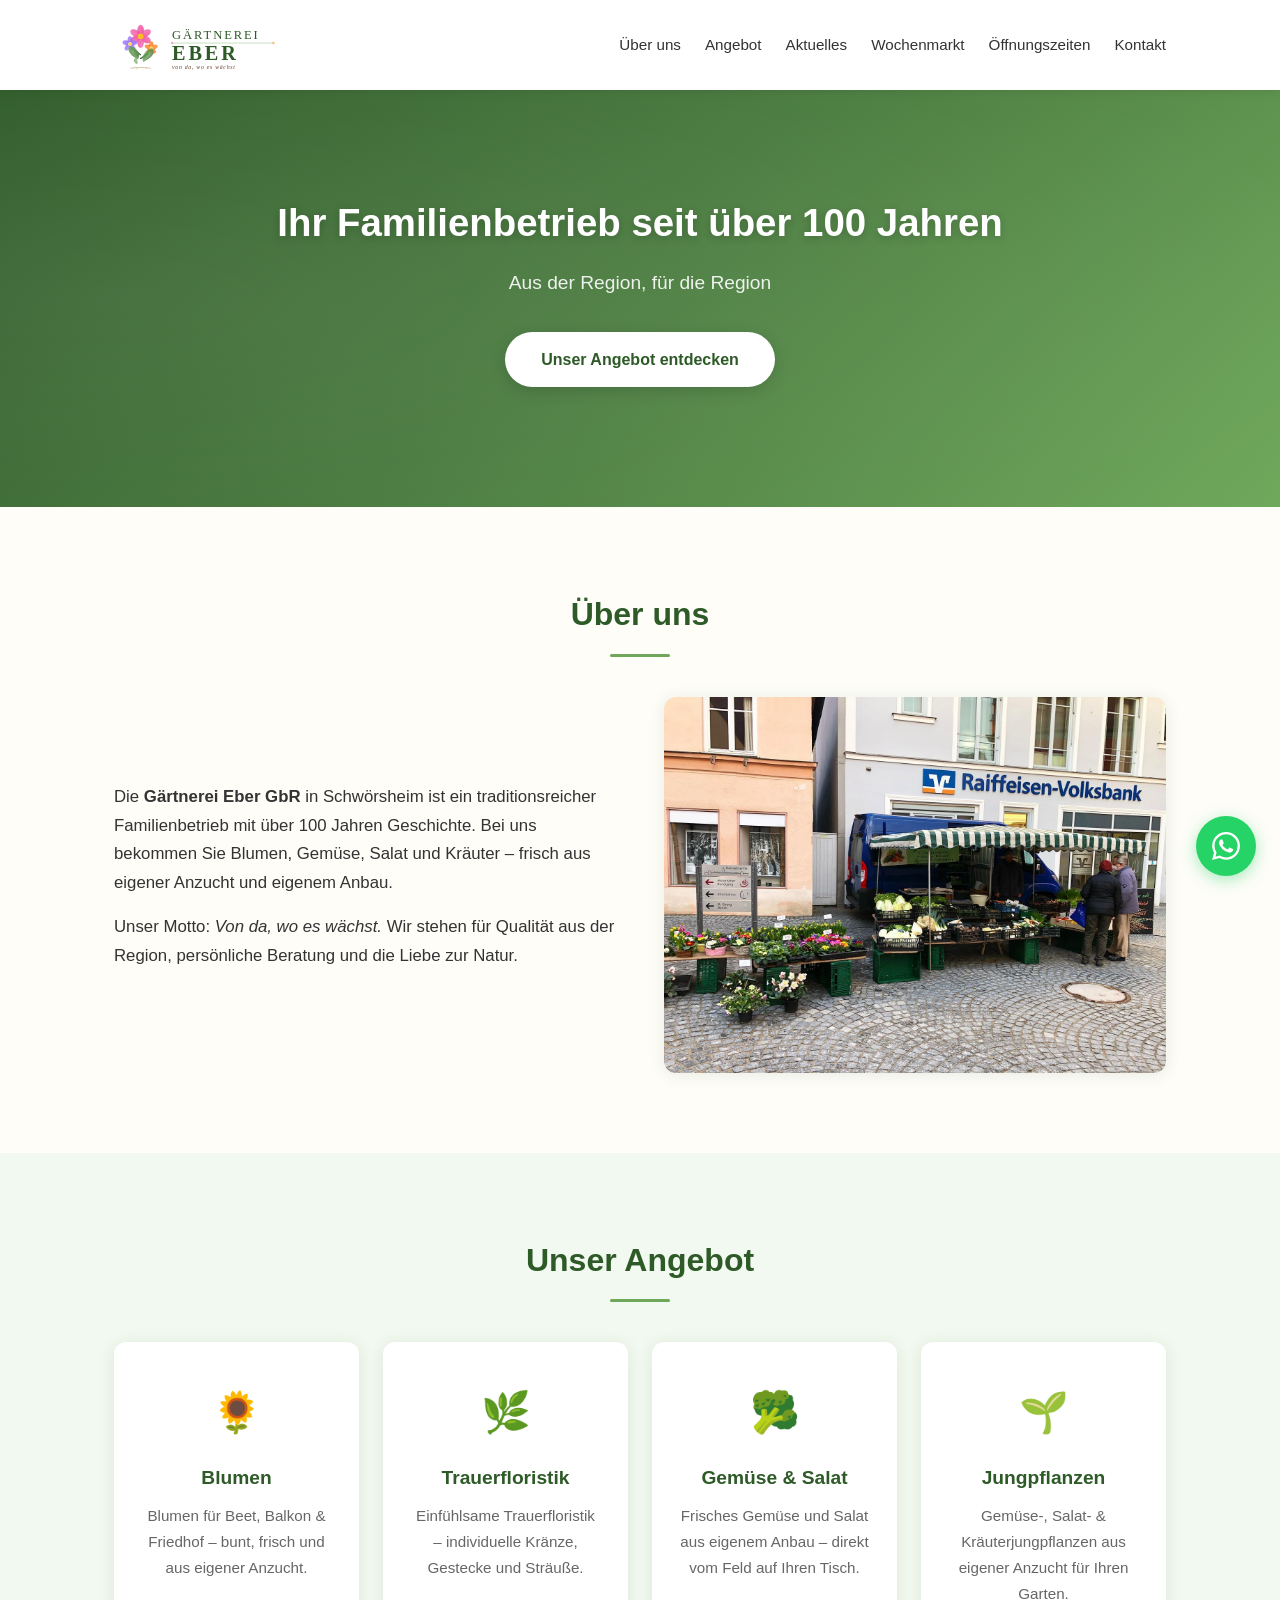
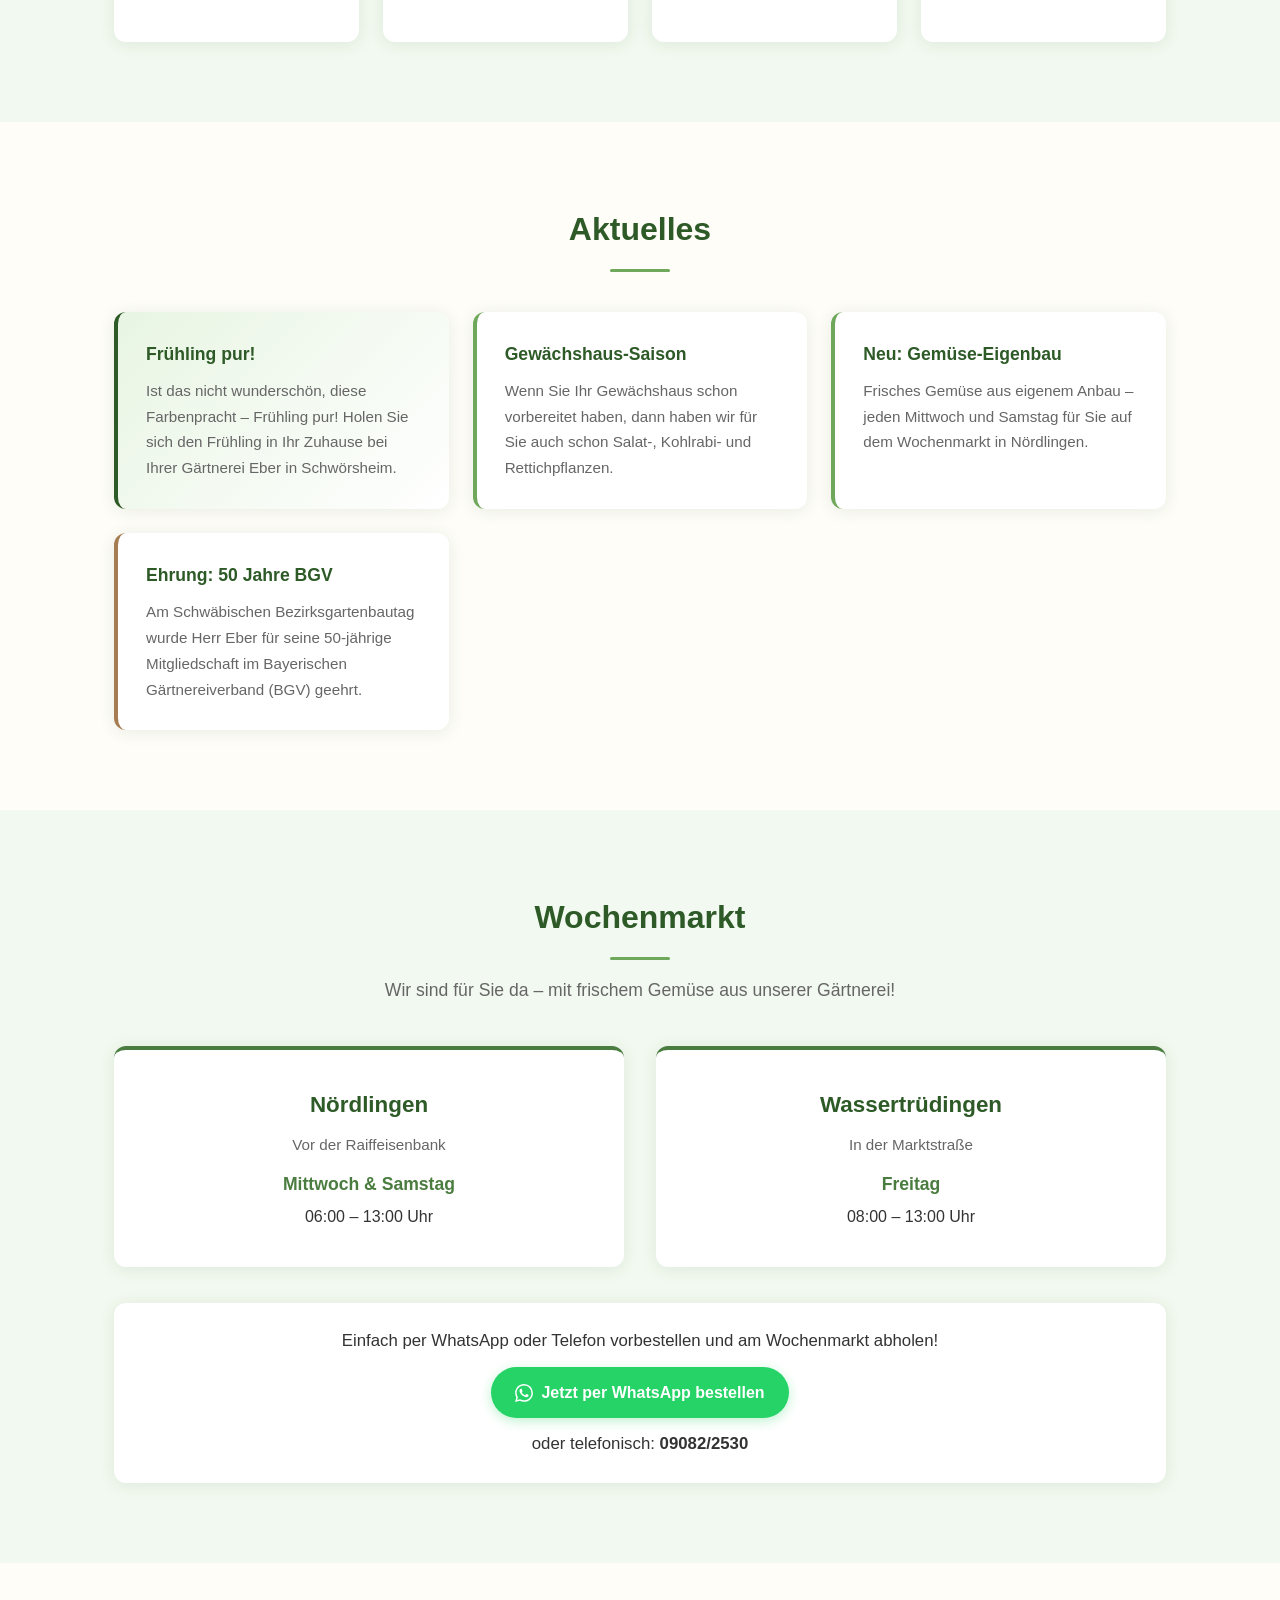
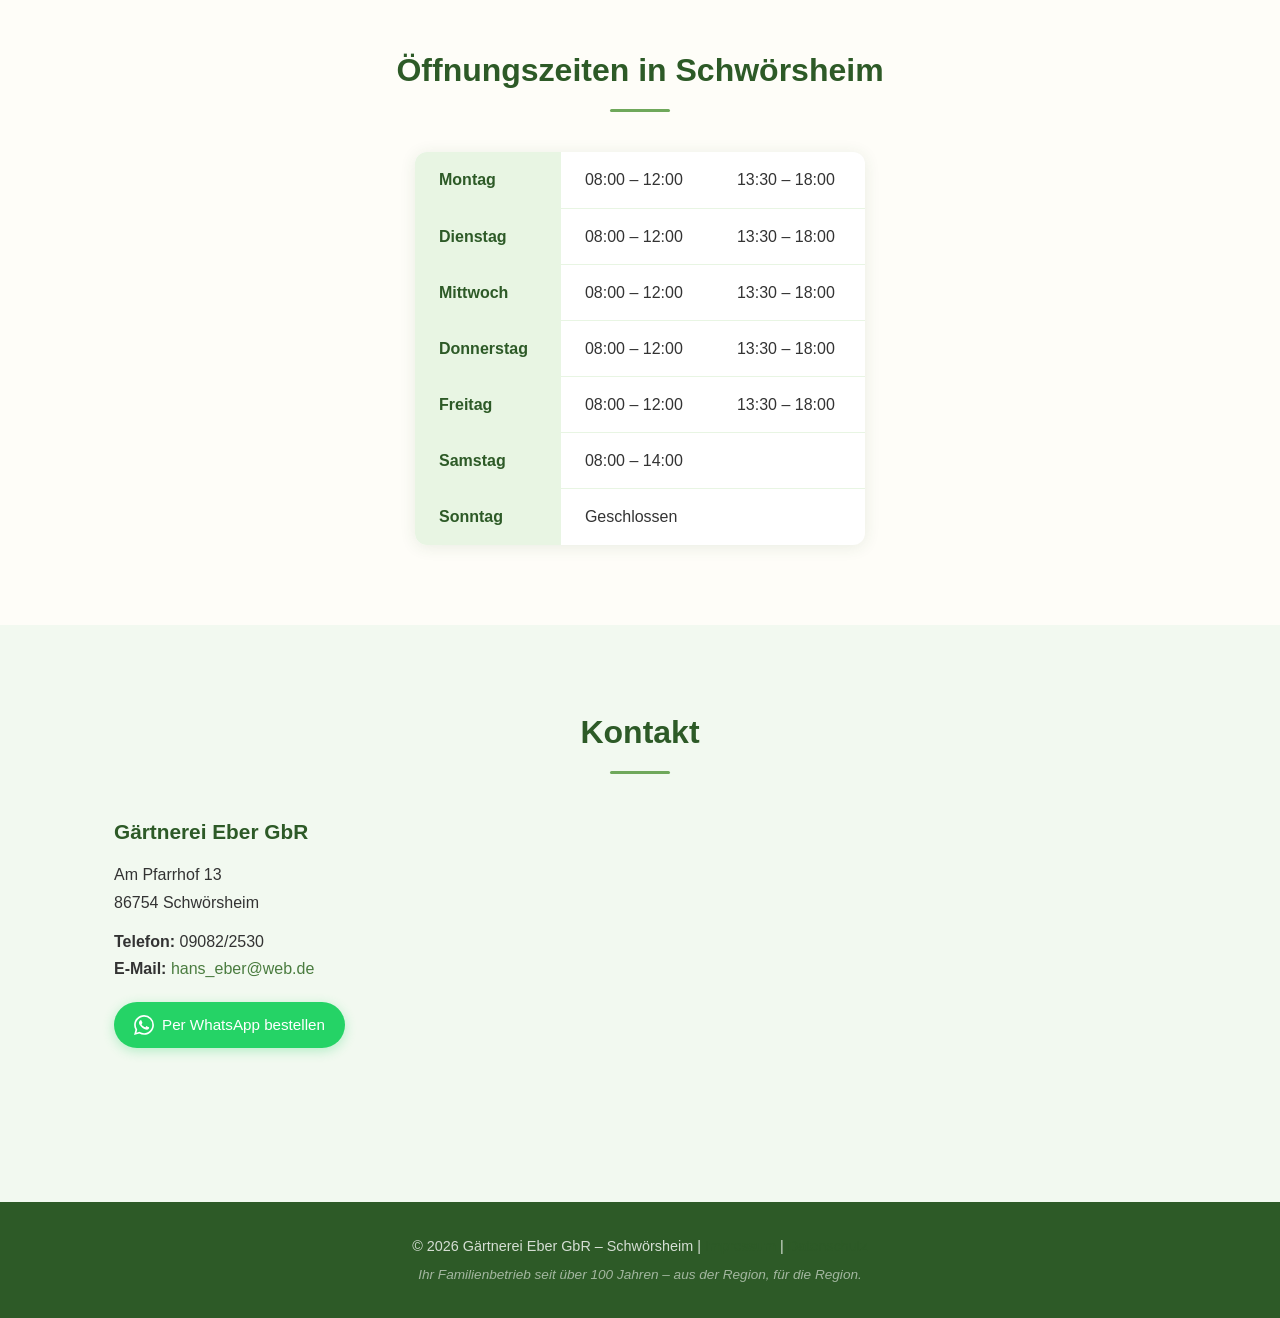
==== index.html @ 0d296fa2 "Initial commit: Gärtnerei Eber Website Statische Website für die Gärtnerei Eber GbR in Schwörsheim. " ====
<!DOCTYPE html>
<html lang="de">
<head>
    <meta charset="UTF-8">
    <meta name="viewport" content="width=device-width, initial-scale=1.0">
    <meta name="description" content="Gärtnerei Eber GbR in Schwörsheim – Ihr Familienbetrieb seit über 100 Jahren. Blumen, Gemüse, Salat und Kräuter aus eigener Anzucht. Wochenmarkt Nördlingen und Wassertrüdingen.">
    <title>Gärtnerei Eber – von da, wo es wächst</title>
    <link rel="stylesheet" href="style.css">
</head>
<body>

    <!-- Header -->
    <header class="header">
        <div class="container">
            <div class="header-content">
                <a href="#" class="logo">
                    <img src="images/logo.svg" alt="Gärtnerei Eber – von da, wo es wächst" class="logo-img">
                    <h1 class="sr-only">Gärtnerei Eber</h1>
                </a>
                <nav class="nav">
                    <a href="#ueber-uns">Über uns</a>
                    <a href="#angebot">Angebot</a>
                    <a href="#aktuelles">Aktuelles</a>
                    <a href="#markt">Wochenmarkt</a>
                    <a href="#oeffnungszeiten">Öffnungszeiten</a>
                    <a href="#kontakt">Kontakt</a>
                </nav>
                <button class="nav-toggle" aria-label="Menü öffnen">
                    <span></span>
                    <span></span>
                    <span></span>
                </button>
            </div>
        </div>
    </header>

    <!-- Hero -->
    <section class="hero">
        <div class="hero-overlay"></div>
        <div class="container hero-inner">
            <h2>Ihr Familienbetrieb seit über 100 Jahren</h2>
            <p>Aus der Region, für die Region</p>
            <a href="#angebot" class="btn">Unser Angebot entdecken</a>
        </div>
    </section>

    <!-- Über uns -->
    <section id="ueber-uns" class="section">
        <div class="container">
            <h2 class="section-title">Über uns</h2>
            <div class="about-grid">
                <div class="about-text">
                    <p>
                        Die <strong>Gärtnerei Eber GbR</strong> in Schwörsheim ist ein traditionsreicher Familienbetrieb mit über 100 Jahren Geschichte.
                        Bei uns bekommen Sie Blumen, Gemüse, Salat und Kräuter – frisch aus eigener Anzucht und eigenem Anbau.
                    </p>
                    <p>
                        Unser Motto: <em>Von da, wo es wächst.</em> Wir stehen für Qualität aus der Region,
                        persönliche Beratung und die Liebe zur Natur.
                    </p>
                </div>
                <div class="about-image">
                    <img src="images/marktstand.jpg" alt="Marktstand der Gärtnerei Eber vor der Raiffeisenbank mit frischem Gemüse und Blumen">
                </div>
            </div>
        </div>
    </section>

    <!-- Angebot -->
    <section id="angebot" class="section section-alt">
        <div class="container">
            <h2 class="section-title">Unser Angebot</h2>
            <div class="cards">
                <div class="card">
                    <div class="card-icon">&#127803;</div>
                    <h3>Blumen</h3>
                    <p>Blumen für Beet, Balkon &amp; Friedhof – bunt, frisch und aus eigener Anzucht.</p>
                </div>
                <div class="card">
                    <div class="card-icon">&#127807;</div>
                    <h3>Trauerfloristik</h3>
                    <p>Einfühlsame Trauerfloristik – individuelle Kränze, Gestecke und Sträuße.</p>
                </div>
                <div class="card">
                    <div class="card-icon">&#129382;</div>
                    <h3>Gemüse &amp; Salat</h3>
                    <p>Frisches Gemüse und Salat aus eigenem Anbau – direkt vom Feld auf Ihren Tisch.</p>
                </div>
                <div class="card">
                    <div class="card-icon">&#127793;</div>
                    <h3>Jungpflanzen</h3>
                    <p>Gemüse-, Salat- &amp; Kräuterjungpflanzen aus eigener Anzucht für Ihren Garten.</p>
                </div>
            </div>
        </div>
    </section>

    <!-- Aktuelles -->
    <section id="aktuelles" class="section">
        <div class="container">
            <h2 class="section-title">Aktuelles</h2>
            <div class="aktuelles-grid">
                <div class="aktuelles-card highlight">
                    <h3>Frühling pur!</h3>
                    <p>
                        Ist das nicht wunderschön, diese Farbenpracht – Frühling pur!
                        Holen Sie sich den Frühling in Ihr Zuhause bei Ihrer Gärtnerei Eber in Schwörsheim.
                    </p>
                </div>
                <div class="aktuelles-card">
                    <h3>Gewächshaus-Saison</h3>
                    <p>
                        Wenn Sie Ihr Gewächshaus schon vorbereitet haben, dann haben wir für Sie auch schon
                        Salat-, Kohlrabi- und Rettichpflanzen.
                    </p>
                </div>
                <div class="aktuelles-card">
                    <h3>Neu: Gemüse-Eigenbau</h3>
                    <p>
                        Frisches Gemüse aus eigenem Anbau – jeden Mittwoch und Samstag für Sie auf dem
                        Wochenmarkt in Nördlingen.
                    </p>
                </div>
                <div class="aktuelles-card ehrung">
                    <h3>Ehrung: 50 Jahre BGV</h3>
                    <p>
                        Am Schwäbischen Bezirksgartenbautag wurde Herr Eber für seine 50-jährige
                        Mitgliedschaft im Bayerischen Gärtnereiverband (BGV) geehrt.
                    </p>
                </div>
            </div>
        </div>
    </section>

    <!-- Wochenmarkt -->
    <section id="markt" class="section section-alt">
        <div class="container">
            <h2 class="section-title">Wochenmarkt</h2>
            <p class="section-subtitle">Wir sind für Sie da – mit frischem Gemüse aus unserer Gärtnerei!</p>
            <div class="markt-grid">
                <div class="markt-card">
                    <h3>Nördlingen</h3>
                    <p class="markt-ort">Vor der Raiffeisenbank</p>
                    <p class="markt-zeiten">Mittwoch &amp; Samstag</p>
                    <p class="markt-uhr">06:00 – 13:00 Uhr</p>
                </div>
                <div class="markt-card">
                    <h3>Wassertrüdingen</h3>
                    <p class="markt-ort">In der Marktstraße</p>
                    <p class="markt-zeiten">Freitag</p>
                    <p class="markt-uhr">08:00 – 13:00 Uhr</p>
                </div>
            </div>
            <p class="vorbestellen">
                Einfach per WhatsApp oder Telefon vorbestellen und am Wochenmarkt abholen!<br>
                <a href="https://wa.me/491755709490?text=Hallo%2C%20ich%20möchte%20gerne%20für%20den%20Wochenmarkt%20vorbestellen." class="whatsapp-inline-btn" target="_blank" rel="noopener">
                    <svg viewBox="0 0 24 24" width="18" height="18" fill="currentColor"><path d="M17.472 14.382c-.297-.149-1.758-.867-2.03-.967-.273-.099-.471-.148-.67.15-.197.297-.767.966-.94 1.164-.173.199-.347.223-.644.075-.297-.15-1.255-.463-2.39-1.475-.883-.788-1.48-1.761-1.653-2.059-.173-.297-.018-.458.13-.606.134-.133.298-.347.446-.52.149-.174.198-.298.298-.497.099-.198.05-.371-.025-.52-.075-.149-.669-1.612-.916-2.207-.242-.579-.487-.5-.669-.51-.173-.008-.371-.01-.57-.01-.198 0-.52.074-.792.372-.272.297-1.04 1.016-1.04 2.479 0 1.462 1.065 2.875 1.213 3.074.149.198 2.096 3.2 5.077 4.487.709.306 1.262.489 1.694.625.712.227 1.36.195 1.871.118.571-.085 1.758-.719 2.006-1.413.248-.694.248-1.289.173-1.413-.074-.124-.272-.198-.57-.347m-5.421 7.403h-.004a9.87 9.87 0 01-5.031-1.378l-.361-.214-3.741.982.998-3.648-.235-.374a9.86 9.86 0 01-1.51-5.26c.001-5.45 4.436-9.884 9.888-9.884 2.64 0 5.122 1.03 6.988 2.898a9.825 9.825 0 012.893 6.994c-.003 5.45-4.437 9.884-9.885 9.884m8.413-18.297A11.815 11.815 0 0012.05 0C5.495 0 .16 5.335.157 11.892c0 2.096.547 4.142 1.588 5.945L.057 24l6.305-1.654a11.882 11.882 0 005.683 1.448h.005c6.554 0 11.89-5.335 11.893-11.893a11.821 11.821 0 00-3.48-8.413z"/></svg>
                    Jetzt per WhatsApp bestellen
                </a>
                <br>oder telefonisch: <strong>09082/2530</strong>
            </p>
        </div>
    </section>

    <!-- Öffnungszeiten -->
    <section id="oeffnungszeiten" class="section">
        <div class="container">
            <h2 class="section-title">Öffnungszeiten in Schwörsheim</h2>
            <div class="oeffnungszeiten-wrapper">
                <table class="oeffnungszeiten">
                    <tbody>
                        <tr>
                            <td>Montag</td>
                            <td>08:00 – 12:00</td>
                            <td>13:30 – 18:00</td>
                        </tr>
                        <tr>
                            <td>Dienstag</td>
                            <td>08:00 – 12:00</td>
                            <td>13:30 – 18:00</td>
                        </tr>
                        <tr>
                            <td>Mittwoch</td>
                            <td>08:00 – 12:00</td>
                            <td>13:30 – 18:00</td>
                        </tr>
                        <tr>
                            <td>Donnerstag</td>
                            <td>08:00 – 12:00</td>
                            <td>13:30 – 18:00</td>
                        </tr>
                        <tr>
                            <td>Freitag</td>
                            <td>08:00 – 12:00</td>
                            <td>13:30 – 18:00</td>
                        </tr>
                        <tr>
                            <td>Samstag</td>
                            <td colspan="2">08:00 – 14:00</td>
                        </tr>
                        <tr>
                            <td>Sonntag</td>
                            <td colspan="2">Geschlossen</td>
                        </tr>
                    </tbody>
                </table>
            </div>
        </div>
    </section>

    <!-- Kontakt -->
    <section id="kontakt" class="section section-alt">
        <div class="container">
            <h2 class="section-title">Kontakt</h2>
            <div class="kontakt-grid">
                <div class="kontakt-info">
                    <h3>Gärtnerei Eber GbR</h3>
                    <p>Am Pfarrhof 13<br>86754 Schwörsheim</p>
                    <p>
                        <strong>Telefon:</strong> 09082/2530<br>
                        <strong>E-Mail:</strong> <a href="mailto:hans_eber@web.de">hans_eber@web.de</a>
                    </p>
                    <a href="https://wa.me/491755709490?text=Hallo%2C%20ich%20möchte%20gerne%20bestellen." class="whatsapp-kontakt-btn" target="_blank" rel="noopener">
                        <svg viewBox="0 0 24 24" width="20" height="20" fill="currentColor"><path d="M17.472 14.382c-.297-.149-1.758-.867-2.03-.967-.273-.099-.471-.148-.67.15-.197.297-.767.966-.94 1.164-.173.199-.347.223-.644.075-.297-.15-1.255-.463-2.39-1.475-.883-.788-1.48-1.761-1.653-2.059-.173-.297-.018-.458.13-.606.134-.133.298-.347.446-.52.149-.174.198-.298.298-.497.099-.198.05-.371-.025-.52-.075-.149-.669-1.612-.916-2.207-.242-.579-.487-.5-.669-.51-.173-.008-.371-.01-.57-.01-.198 0-.52.074-.792.372-.272.297-1.04 1.016-1.04 2.479 0 1.462 1.065 2.875 1.213 3.074.149.198 2.096 3.2 5.077 4.487.709.306 1.262.489 1.694.625.712.227 1.36.195 1.871.118.571-.085 1.758-.719 2.006-1.413.248-.694.248-1.289.173-1.413-.074-.124-.272-.198-.57-.347m-5.421 7.403h-.004a9.87 9.87 0 01-5.031-1.378l-.361-.214-3.741.982.998-3.648-.235-.374a9.86 9.86 0 01-1.51-5.26c.001-5.45 4.436-9.884 9.888-9.884 2.64 0 5.122 1.03 6.988 2.898a9.825 9.825 0 012.893 6.994c-.003 5.45-4.437 9.884-9.885 9.884m8.413-18.297A11.815 11.815 0 0012.05 0C5.495 0 .16 5.335.157 11.892c0 2.096.547 4.142 1.588 5.945L.057 24l6.305-1.654a11.882 11.882 0 005.683 1.448h.005c6.554 0 11.89-5.335 11.893-11.893a11.821 11.821 0 00-3.48-8.413z"/></svg>
                        Per WhatsApp bestellen
                    </a>
                </div>
                <div class="kontakt-karte">
                    <iframe
                        src="https://www.google.com/maps/embed?pb=!1m18!1m12!1m3!1d2622.5!2d10.565!3d48.875!2m3!1f0!2f0!3f0!3m2!1i1024!2i768!4f13.1!3m3!1m2!1s0x0%3A0x0!2zNDjCsDUyJzMwLjAiTiAxMMKwMzMnNTQuMCJF!5e0!3m2!1sde!2sde!4v1"
                        width="100%"
                        height="300"
                        style="border:0; border-radius: 12px;"
                        allowfullscreen=""
                        loading="lazy"
                        title="Standort Gärtnerei Eber in Schwörsheim">
                    </iframe>
                </div>
            </div>
        </div>
    </section>

    <!-- Footer -->
    <footer class="footer">
        <div class="container">
            <p>&copy; 2026 Gärtnerei Eber GbR – Schwörsheim | <a href="impressum.html">Impressum</a> | <a href="datenschutz.html">Datenschutz</a></p>
            <p class="footer-slogan">Ihr Familienbetrieb seit über 100 Jahren – aus der Region, für die Region.</p>
        </div>
    </footer>

    <!-- Floating WhatsApp Button -->
    <a href="https://wa.me/491755709490?text=Hallo%2C%20ich%20möchte%20gerne%20bestellen." class="whatsapp-float" target="_blank" rel="noopener" aria-label="Per WhatsApp bestellen">
        <svg viewBox="0 0 24 24" width="28" height="28" fill="currentColor"><path d="M17.472 14.382c-.297-.149-1.758-.867-2.03-.967-.273-.099-.471-.148-.67.15-.197.297-.767.966-.94 1.164-.173.199-.347.223-.644.075-.297-.15-1.255-.463-2.39-1.475-.883-.788-1.48-1.761-1.653-2.059-.173-.297-.018-.458.13-.606.134-.133.298-.347.446-.52.149-.174.198-.298.298-.497.099-.198.05-.371-.025-.52-.075-.149-.669-1.612-.916-2.207-.242-.579-.487-.5-.669-.51-.173-.008-.371-.01-.57-.01-.198 0-.52.074-.792.372-.272.297-1.04 1.016-1.04 2.479 0 1.462 1.065 2.875 1.213 3.074.149.198 2.096 3.2 5.077 4.487.709.306 1.262.489 1.694.625.712.227 1.36.195 1.871.118.571-.085 1.758-.719 2.006-1.413.248-.694.248-1.289.173-1.413-.074-.124-.272-.198-.57-.347m-5.421 7.403h-.004a9.87 9.87 0 01-5.031-1.378l-.361-.214-3.741.982.998-3.648-.235-.374a9.86 9.86 0 01-1.51-5.26c.001-5.45 4.436-9.884 9.888-9.884 2.64 0 5.122 1.03 6.988 2.898a9.825 9.825 0 012.893 6.994c-.003 5.45-4.437 9.884-9.885 9.884m8.413-18.297A11.815 11.815 0 0012.05 0C5.495 0 .16 5.335.157 11.892c0 2.096.547 4.142 1.588 5.945L.057 24l6.305-1.654a11.882 11.882 0 005.683 1.448h.005c6.554 0 11.89-5.335 11.893-11.893a11.821 11.821 0 00-3.48-8.413z"/></svg>
    </a>

    <script>
        // Mobile navigation toggle
        const navToggle = document.querySelector('.nav-toggle');
        const nav = document.querySelector('.nav');

        navToggle.addEventListener('click', () => {
            nav.classList.toggle('nav-open');
            navToggle.classList.toggle('active');
        });

        // Close mobile nav when clicking a link
        document.querySelectorAll('.nav a').forEach(link => {
            link.addEventListener('click', () => {
                nav.classList.remove('nav-open');
                navToggle.classList.remove('active');
            });
        });

        // Smooth scroll for anchor links
        document.querySelectorAll('a[href^="#"]').forEach(anchor => {
            anchor.addEventListener('click', function (e) {
                e.preventDefault();
                const target = document.querySelector(this.getAttribute('href'));
                if (target) {
                    target.scrollIntoView({ behavior: 'smooth', block: 'start' });
                }
            });
        });
    </script>

</body>
</html>
---- style.css ----
/* =============================================
   Gärtnerei Eber – Website Styles
   Natürlich & grün
   ============================================= */

/* --- Reset & Base --- */
*, *::before, *::after {
    margin: 0;
    padding: 0;
    box-sizing: border-box;
}

:root {
    --green-dark: #2d5a27;
    --green-mid: #4a7c3f;
    --green-light: #6fa85b;
    --green-pale: #e8f5e3;
    --green-bg: #f2f9f0;
    --brown: #6b4226;
    --brown-light: #a67c52;
    --cream: #fefdf8;
    --text: #333333;
    --text-light: #666666;
    --white: #ffffff;
    --shadow: 0 2px 16px rgba(45, 90, 39, 0.1);
    --shadow-hover: 0 4px 24px rgba(45, 90, 39, 0.18);
    --radius: 12px;
    --transition: 0.3s ease;
}

html {
    scroll-behavior: smooth;
    scroll-padding-top: 80px;
}

body {
    font-family: 'Segoe UI', 'Helvetica Neue', Arial, sans-serif;
    color: var(--text);
    background-color: var(--cream);
    line-height: 1.7;
    font-size: 16px;
}

img {
    max-width: 100%;
    height: auto;
    display: block;
}

a {
    color: var(--green-dark);
    text-decoration: none;
    transition: color var(--transition);
}

a:hover {
    color: var(--green-light);
}

.container {
    max-width: 1100px;
    margin: 0 auto;
    padding: 0 24px;
}

/* --- Header --- */
.header {
    background: var(--white);
    box-shadow: 0 1px 8px rgba(0, 0, 0, 0.08);
    position: sticky;
    top: 0;
    z-index: 100;
}

.header-content {
    display: flex;
    align-items: center;
    justify-content: space-between;
    padding: 16px 0;
}

.logo {
    display: flex;
    align-items: center;
    gap: 12px;
    text-decoration: none;
}

.logo:hover {
    color: inherit;
}

.logo-img {
    height: 58px;
    width: auto;
}

.sr-only {
    position: absolute;
    width: 1px;
    height: 1px;
    padding: 0;
    margin: -1px;
    overflow: hidden;
    clip: rect(0, 0, 0, 0);
    border: 0;
}

.nav {
    display: flex;
    gap: 24px;
}

.nav a {
    font-size: 0.95rem;
    font-weight: 500;
    color: var(--text);
    padding: 4px 0;
    position: relative;
}

.nav a::after {
    content: '';
    position: absolute;
    bottom: 0;
    left: 0;
    width: 0;
    height: 2px;
    background: var(--green-light);
    transition: width var(--transition);
}

.nav a:hover::after {
    width: 100%;
}

.nav a:hover {
    color: var(--green-dark);
}

/* Mobile nav toggle */
.nav-toggle {
    display: none;
    flex-direction: column;
    gap: 5px;
    background: none;
    border: none;
    cursor: pointer;
    padding: 4px;
}

.nav-toggle span {
    display: block;
    width: 26px;
    height: 3px;
    background: var(--green-dark);
    border-radius: 2px;
    transition: var(--transition);
}

.nav-toggle.active span:nth-child(1) {
    transform: rotate(45deg) translate(5px, 6px);
}

.nav-toggle.active span:nth-child(2) {
    opacity: 0;
}

.nav-toggle.active span:nth-child(3) {
    transform: rotate(-45deg) translate(5px, -6px);
}

/* --- Hero --- */
.hero {
    position: relative;
    background: linear-gradient(135deg, var(--green-dark) 0%, var(--green-mid) 50%, var(--green-light) 100%);
    color: var(--white);
    padding: 100px 0 120px;
    text-align: center;
    overflow: hidden;
}

.hero::before {
    content: '';
    position: absolute;
    top: -50%;
    left: -50%;
    width: 200%;
    height: 200%;
    background: radial-gradient(ellipse at 30% 50%, rgba(255,255,255,0.08) 0%, transparent 60%);
    pointer-events: none;
}

.hero-inner {
    position: relative;
    z-index: 1;
}

.hero h2 {
    font-size: 2.4rem;
    font-weight: 700;
    margin-bottom: 12px;
    text-shadow: 0 2px 8px rgba(0,0,0,0.2);
}

.hero p {
    font-size: 1.2rem;
    opacity: 0.9;
    margin-bottom: 32px;
}

.btn {
    display: inline-block;
    background: var(--white);
    color: var(--green-dark);
    padding: 14px 36px;
    border-radius: 50px;
    font-weight: 600;
    font-size: 1rem;
    transition: all var(--transition);
    box-shadow: 0 4px 16px rgba(0,0,0,0.15);
}

.btn:hover {
    background: var(--green-pale);
    color: var(--green-dark);
    transform: translateY(-2px);
    box-shadow: 0 6px 20px rgba(0,0,0,0.2);
}

/* --- Sections --- */
.section {
    padding: 80px 0;
}

.section-alt {
    background: var(--green-bg);
}

.section-title {
    font-size: 2rem;
    color: var(--green-dark);
    text-align: center;
    margin-bottom: 16px;
    position: relative;
}

.section-title::after {
    content: '';
    display: block;
    width: 60px;
    height: 3px;
    background: var(--green-light);
    margin: 12px auto 0;
    border-radius: 2px;
}

.section-subtitle {
    text-align: center;
    color: var(--text-light);
    font-size: 1.1rem;
    margin-bottom: 40px;
}

/* --- About --- */
.about-grid {
    display: grid;
    grid-template-columns: 1fr 1fr;
    gap: 48px;
    align-items: center;
    margin-top: 40px;
}

.about-text p {
    margin-bottom: 16px;
    font-size: 1.05rem;
}

.about-image img {
    border-radius: var(--radius);
    box-shadow: var(--shadow);
}

/* --- Angebot Cards --- */
.cards {
    display: grid;
    grid-template-columns: repeat(auto-fit, minmax(240px, 1fr));
    gap: 24px;
    margin-top: 40px;
}

.card {
    background: var(--white);
    padding: 36px 28px;
    border-radius: var(--radius);
    box-shadow: var(--shadow);
    text-align: center;
    transition: all var(--transition);
}

.card:hover {
    transform: translateY(-4px);
    box-shadow: var(--shadow-hover);
}

.card-icon {
    font-size: 2.5rem;
    margin-bottom: 16px;
}

.card h3 {
    font-size: 1.2rem;
    color: var(--green-dark);
    margin-bottom: 8px;
}

.card p {
    color: var(--text-light);
    font-size: 0.95rem;
}

/* --- Aktuelles --- */
.aktuelles-grid {
    display: grid;
    grid-template-columns: repeat(auto-fit, minmax(260px, 1fr));
    gap: 24px;
    margin-top: 40px;
}

.aktuelles-card {
    background: var(--white);
    padding: 28px;
    border-radius: var(--radius);
    box-shadow: var(--shadow);
    border-left: 4px solid var(--green-light);
}

.aktuelles-card.highlight {
    border-left-color: var(--green-dark);
    background: linear-gradient(135deg, var(--green-pale), var(--white));
}

.aktuelles-card.ehrung {
    border-left-color: var(--brown-light);
}

.aktuelles-card h3 {
    font-size: 1.1rem;
    color: var(--green-dark);
    margin-bottom: 8px;
}

.aktuelles-card p {
    color: var(--text-light);
    font-size: 0.95rem;
}

/* --- Wochenmarkt --- */
.markt-grid {
    display: grid;
    grid-template-columns: 1fr 1fr;
    gap: 32px;
    margin-top: 40px;
}

.markt-card {
    background: var(--white);
    padding: 36px;
    border-radius: var(--radius);
    box-shadow: var(--shadow);
    text-align: center;
    border-top: 4px solid var(--green-mid);
}

.markt-card h3 {
    font-size: 1.4rem;
    color: var(--green-dark);
    margin-bottom: 8px;
}

.markt-ort {
    color: var(--text-light);
    font-size: 0.95rem;
    margin-bottom: 12px;
}

.markt-zeiten {
    font-weight: 600;
    color: var(--green-mid);
    font-size: 1.1rem;
}

.markt-uhr {
    font-size: 1rem;
    color: var(--text);
    margin-top: 4px;
}

.vorbestellen {
    text-align: center;
    margin-top: 36px;
    font-size: 1.05rem;
    color: var(--text);
    background: var(--white);
    padding: 24px;
    border-radius: var(--radius);
    box-shadow: var(--shadow);
}

/* --- Öffnungszeiten --- */
.oeffnungszeiten-wrapper {
    display: flex;
    justify-content: center;
    margin-top: 40px;
}

.oeffnungszeiten {
    border-collapse: collapse;
    background: var(--white);
    border-radius: var(--radius);
    overflow: hidden;
    box-shadow: var(--shadow);
    min-width: 450px;
}

.oeffnungszeiten td {
    padding: 14px 24px;
    border-bottom: 1px solid var(--green-pale);
    font-size: 1rem;
}

.oeffnungszeiten tr:last-child td {
    border-bottom: none;
}

.oeffnungszeiten td:first-child {
    font-weight: 600;
    color: var(--green-dark);
    background: var(--green-pale);
    min-width: 140px;
}

/* --- Kontakt --- */
.kontakt-grid {
    display: grid;
    grid-template-columns: 1fr 1fr;
    gap: 48px;
    align-items: start;
    margin-top: 40px;
}

.kontakt-info h3 {
    font-size: 1.3rem;
    color: var(--green-dark);
    margin-bottom: 12px;
}

.kontakt-info p {
    margin-bottom: 12px;
    font-size: 1rem;
}

.kontakt-info a {
    color: var(--green-mid);
    font-weight: 500;
}

.kontakt-info a:hover {
    color: var(--green-dark);
    text-decoration: underline;
}

/* --- WhatsApp Buttons --- */
.whatsapp-float {
    position: fixed;
    bottom: 24px;
    right: 24px;
    width: 60px;
    height: 60px;
    background: #25d366;
    color: var(--white);
    border-radius: 50%;
    display: flex;
    align-items: center;
    justify-content: center;
    box-shadow: 0 4px 16px rgba(37, 211, 102, 0.4);
    z-index: 99;
    transition: all var(--transition);
}

.whatsapp-float:hover {
    background: #1ebe57;
    transform: scale(1.1);
    box-shadow: 0 6px 24px rgba(37, 211, 102, 0.5);
    color: var(--white);
}

.whatsapp-inline-btn {
    display: inline-flex;
    align-items: center;
    gap: 8px;
    background: #25d366;
    color: var(--white) !important;
    padding: 12px 24px;
    border-radius: 50px;
    font-weight: 600;
    font-size: 1rem;
    margin: 12px 0;
    transition: all var(--transition);
    box-shadow: 0 3px 12px rgba(37, 211, 102, 0.3);
}

.whatsapp-inline-btn:hover {
    background: #1ebe57;
    color: var(--white) !important;
    transform: translateY(-2px);
    box-shadow: 0 5px 18px rgba(37, 211, 102, 0.4);
}

.whatsapp-kontakt-btn {
    display: inline-flex;
    align-items: center;
    gap: 8px;
    background: #25d366;
    color: var(--white) !important;
    padding: 10px 20px;
    border-radius: 50px;
    font-weight: 600;
    font-size: 0.95rem;
    margin-top: 8px;
    transition: all var(--transition);
    box-shadow: 0 3px 12px rgba(37, 211, 102, 0.3);
}

.whatsapp-kontakt-btn:hover {
    background: #1ebe57;
    color: var(--white) !important;
    transform: translateY(-2px);
}

/* --- Footer --- */
.footer {
    background: var(--green-dark);
    color: rgba(255, 255, 255, 0.8);
    padding: 32px 0;
    text-align: center;
    font-size: 0.9rem;
}

.footer-slogan {
    margin-top: 4px;
    font-style: italic;
    opacity: 0.7;
    font-size: 0.85rem;
}

/* =============================================
   Responsive
   ============================================= */
@media (max-width: 768px) {
    .nav {
        display: none;
        flex-direction: column;
        position: absolute;
        top: 100%;
        left: 0;
        right: 0;
        background: var(--white);
        padding: 16px 24px;
        box-shadow: 0 4px 12px rgba(0,0,0,0.1);
        gap: 12px;
    }

    .nav.nav-open {
        display: flex;
    }

    .nav-toggle {
        display: flex;
    }

    .hero {
        padding: 60px 0 80px;
    }

    .hero h2 {
        font-size: 1.6rem;
    }

    .hero p {
        font-size: 1rem;
    }

    .about-grid,
    .kontakt-grid {
        grid-template-columns: 1fr;
        gap: 32px;
    }

    .markt-grid {
        grid-template-columns: 1fr;
        gap: 20px;
    }

    .oeffnungszeiten {
        min-width: 100%;
    }

    .oeffnungszeiten td {
        padding: 10px 14px;
        font-size: 0.9rem;
    }

    .section {
        padding: 50px 0;
    }

    .section-title {
        font-size: 1.6rem;
    }

    .cards {
        grid-template-columns: 1fr;
    }
}

@media (max-width: 480px) {
    .logo h1 {
        font-size: 1.3rem;
    }

    .hero h2 {
        font-size: 1.3rem;
    }

    .btn {
        padding: 12px 28px;
        font-size: 0.9rem;
    }
}
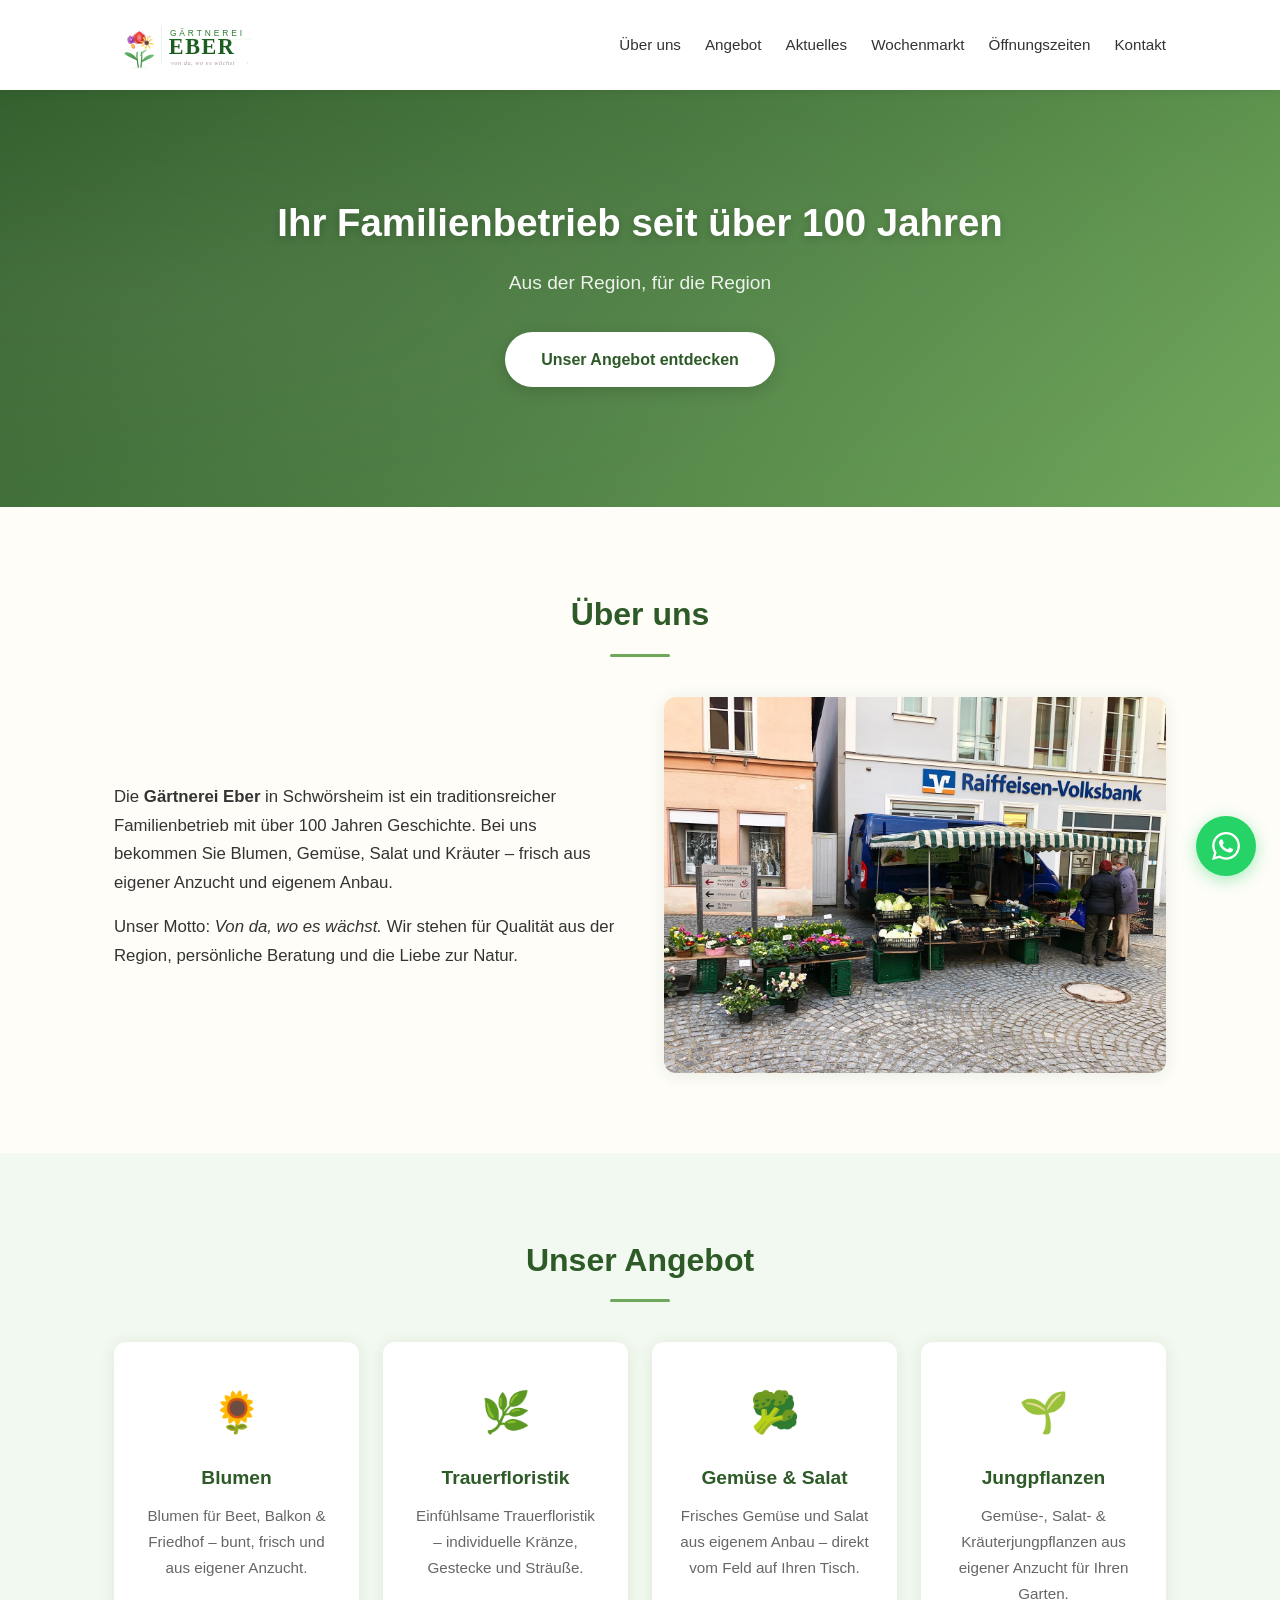
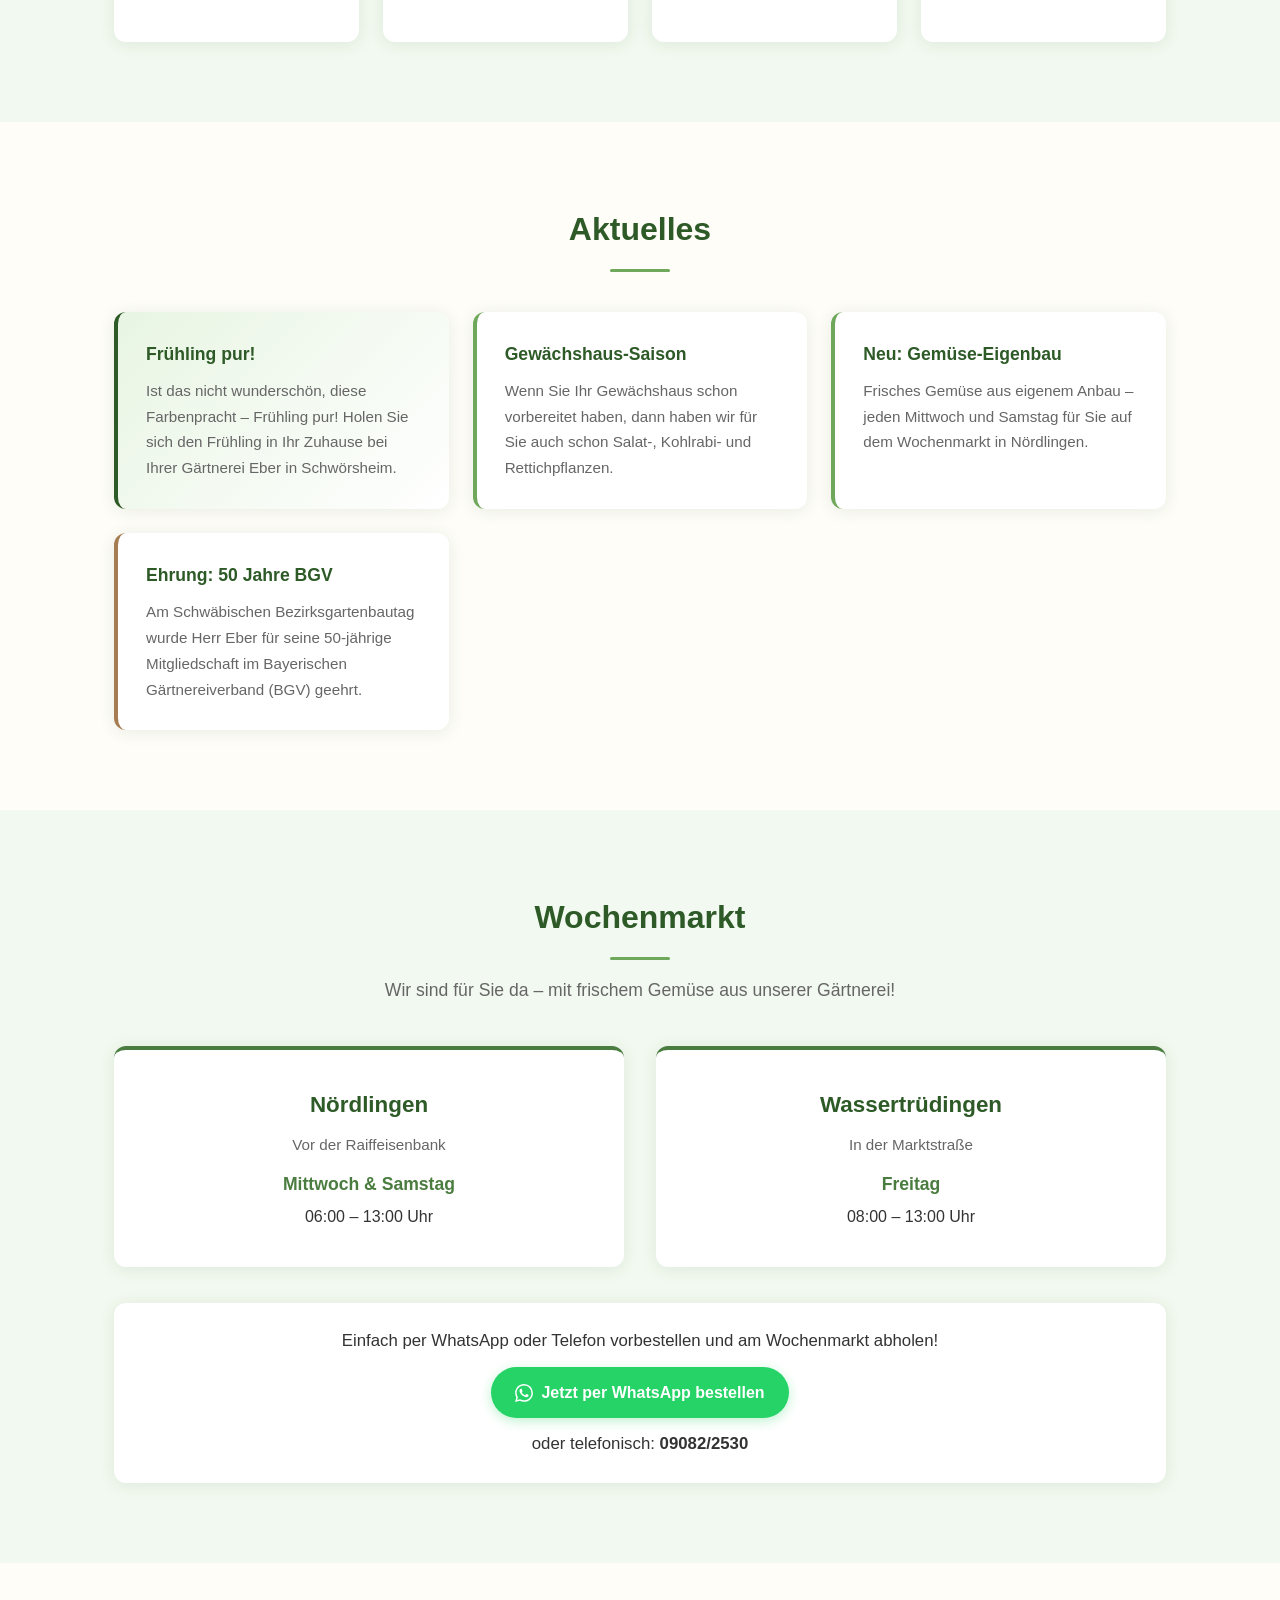
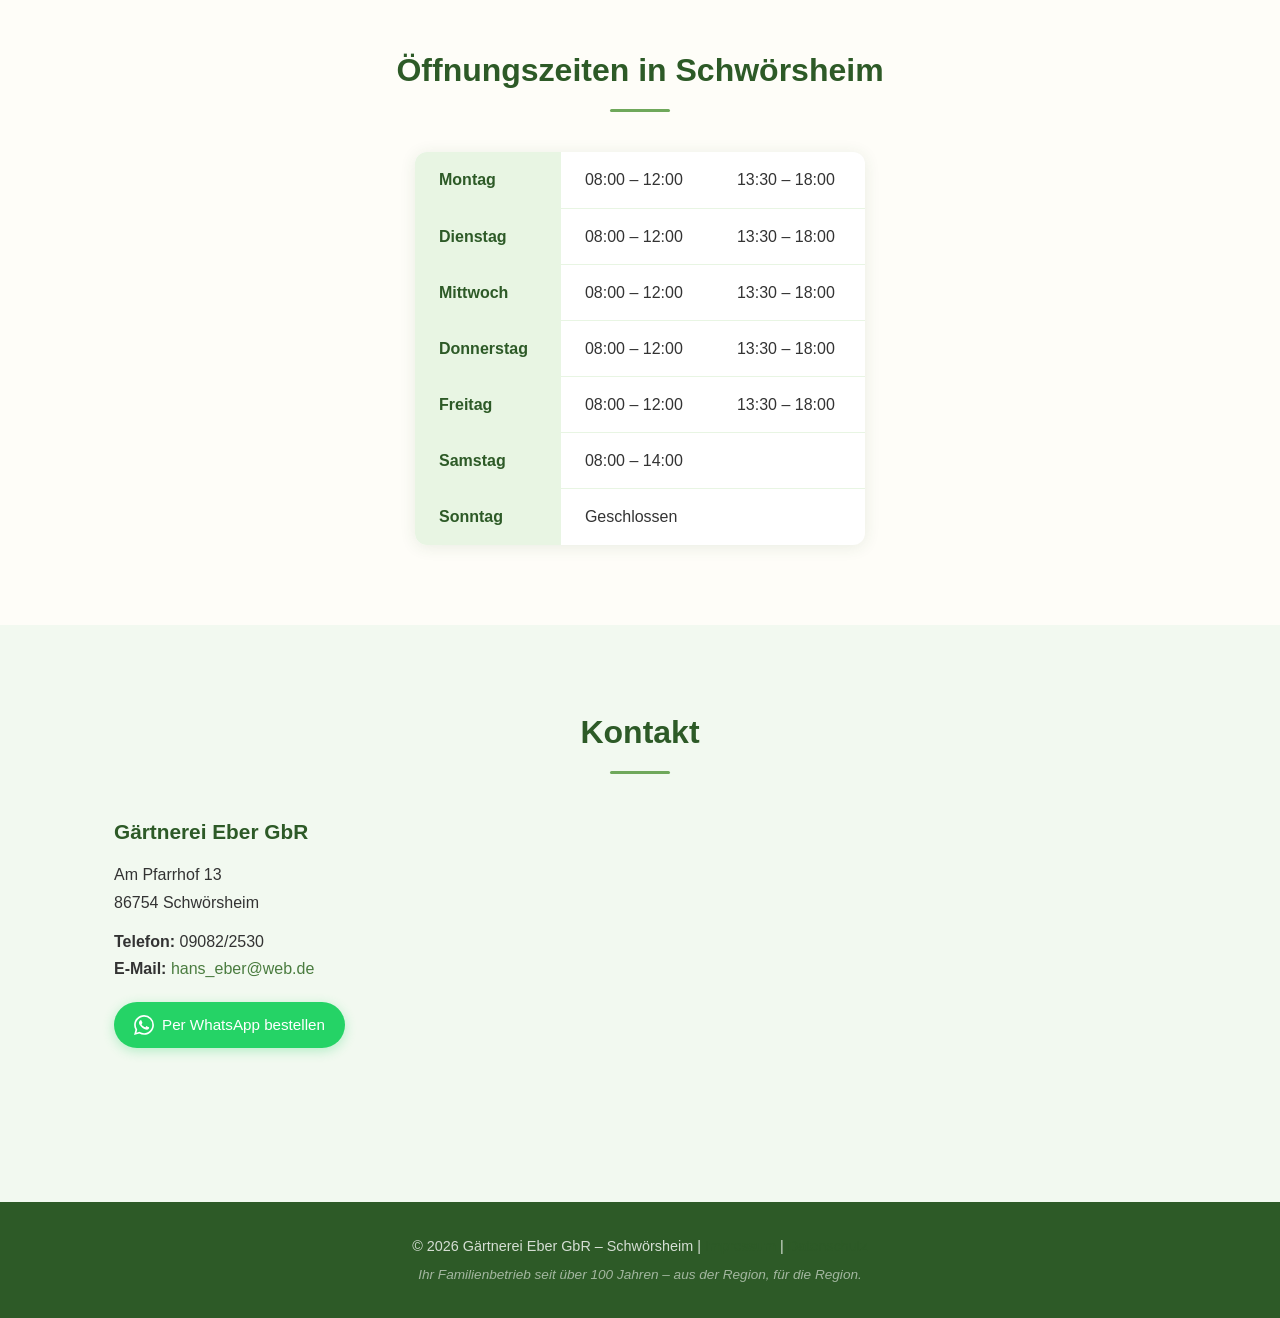
==== commit 8004a005: "GbR aus Über-uns-Text entfernt Co-Authored-By: Claude Opus 4.6 (1M context) <noreply@anthropic.com>" ====
--- a/index.html
+++ b/index.html
@@ -51,7 +51,7 @@
             <div class="about-grid">
                 <div class="about-text">
                     <p>
-                        Die <strong>Gärtnerei Eber GbR</strong> in Schwörsheim ist ein traditionsreicher Familienbetrieb mit über 100 Jahren Geschichte.
+                        Die <strong>Gärtnerei Eber</strong> in Schwörsheim ist ein traditionsreicher Familienbetrieb mit über 100 Jahren Geschichte.
                         Bei uns bekommen Sie Blumen, Gemüse, Salat und Kräuter – frisch aus eigener Anzucht und eigenem Anbau.
                     </p>
                     <p>
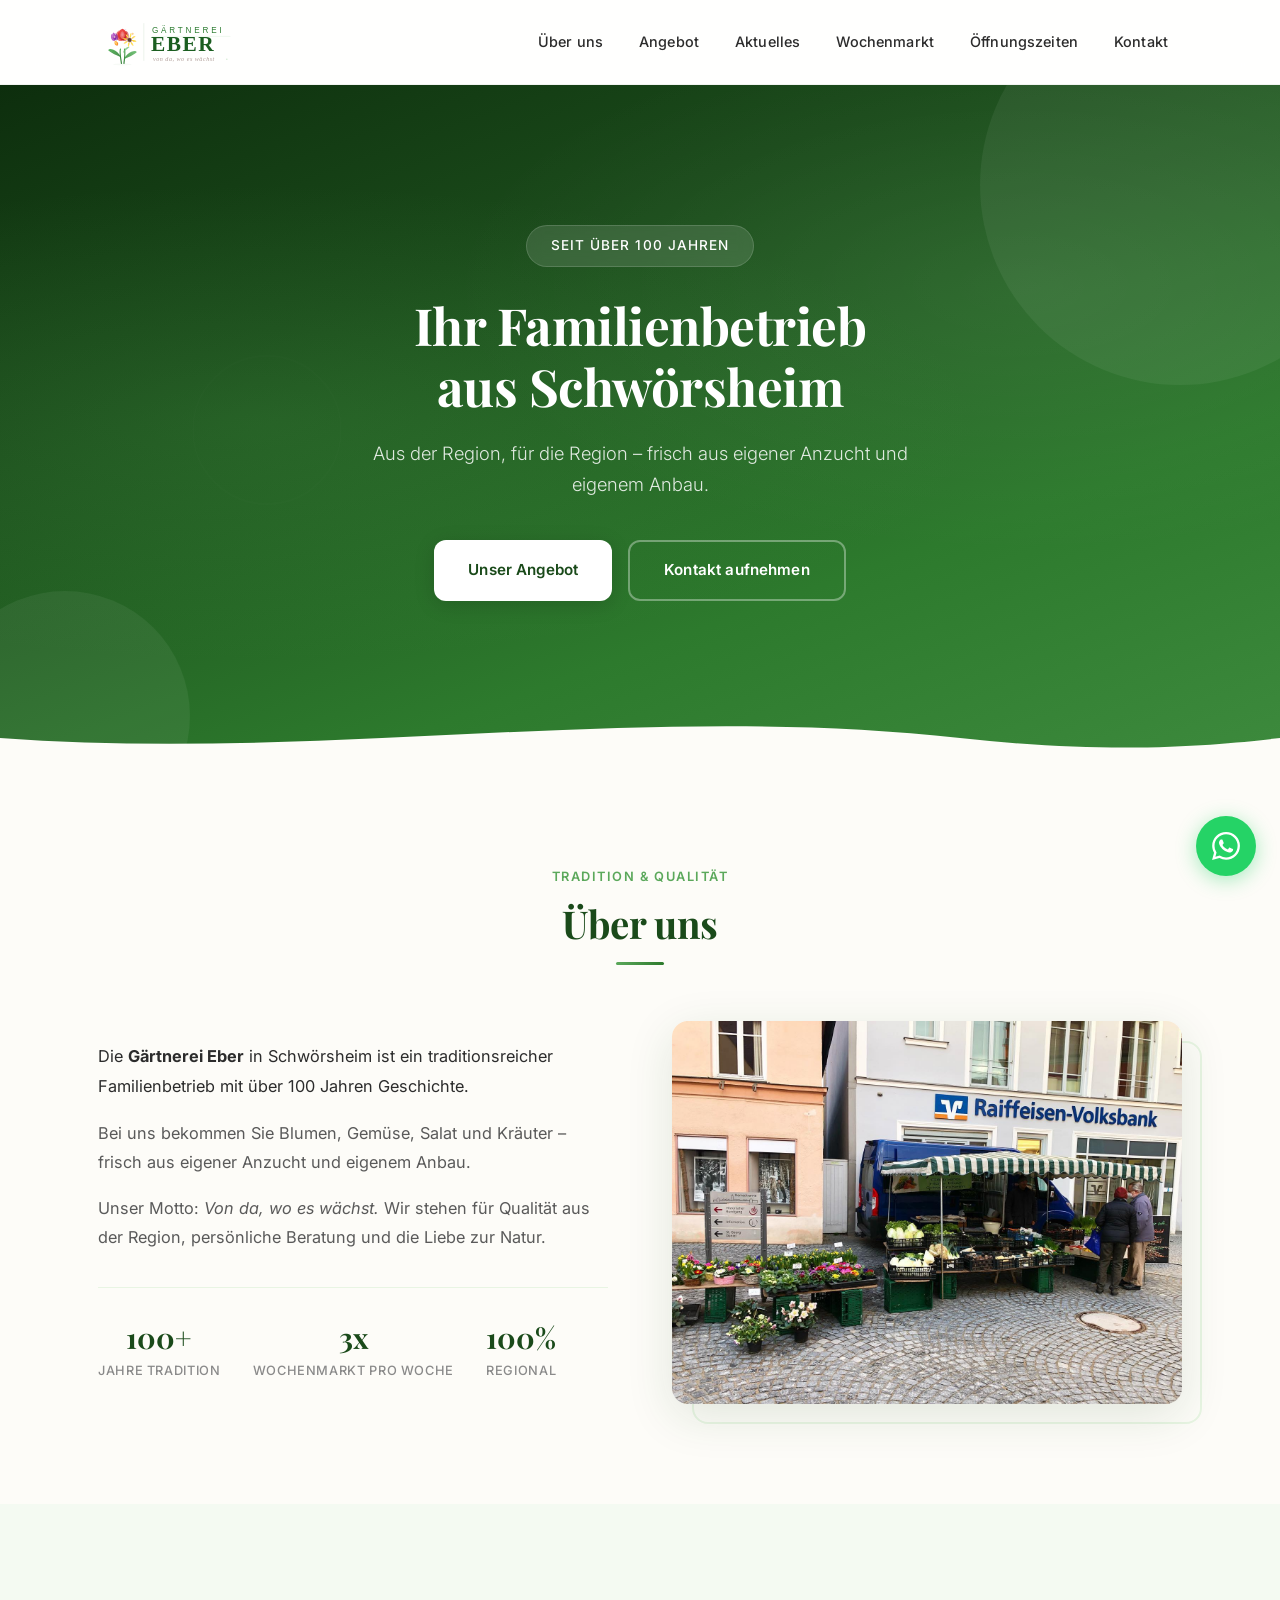
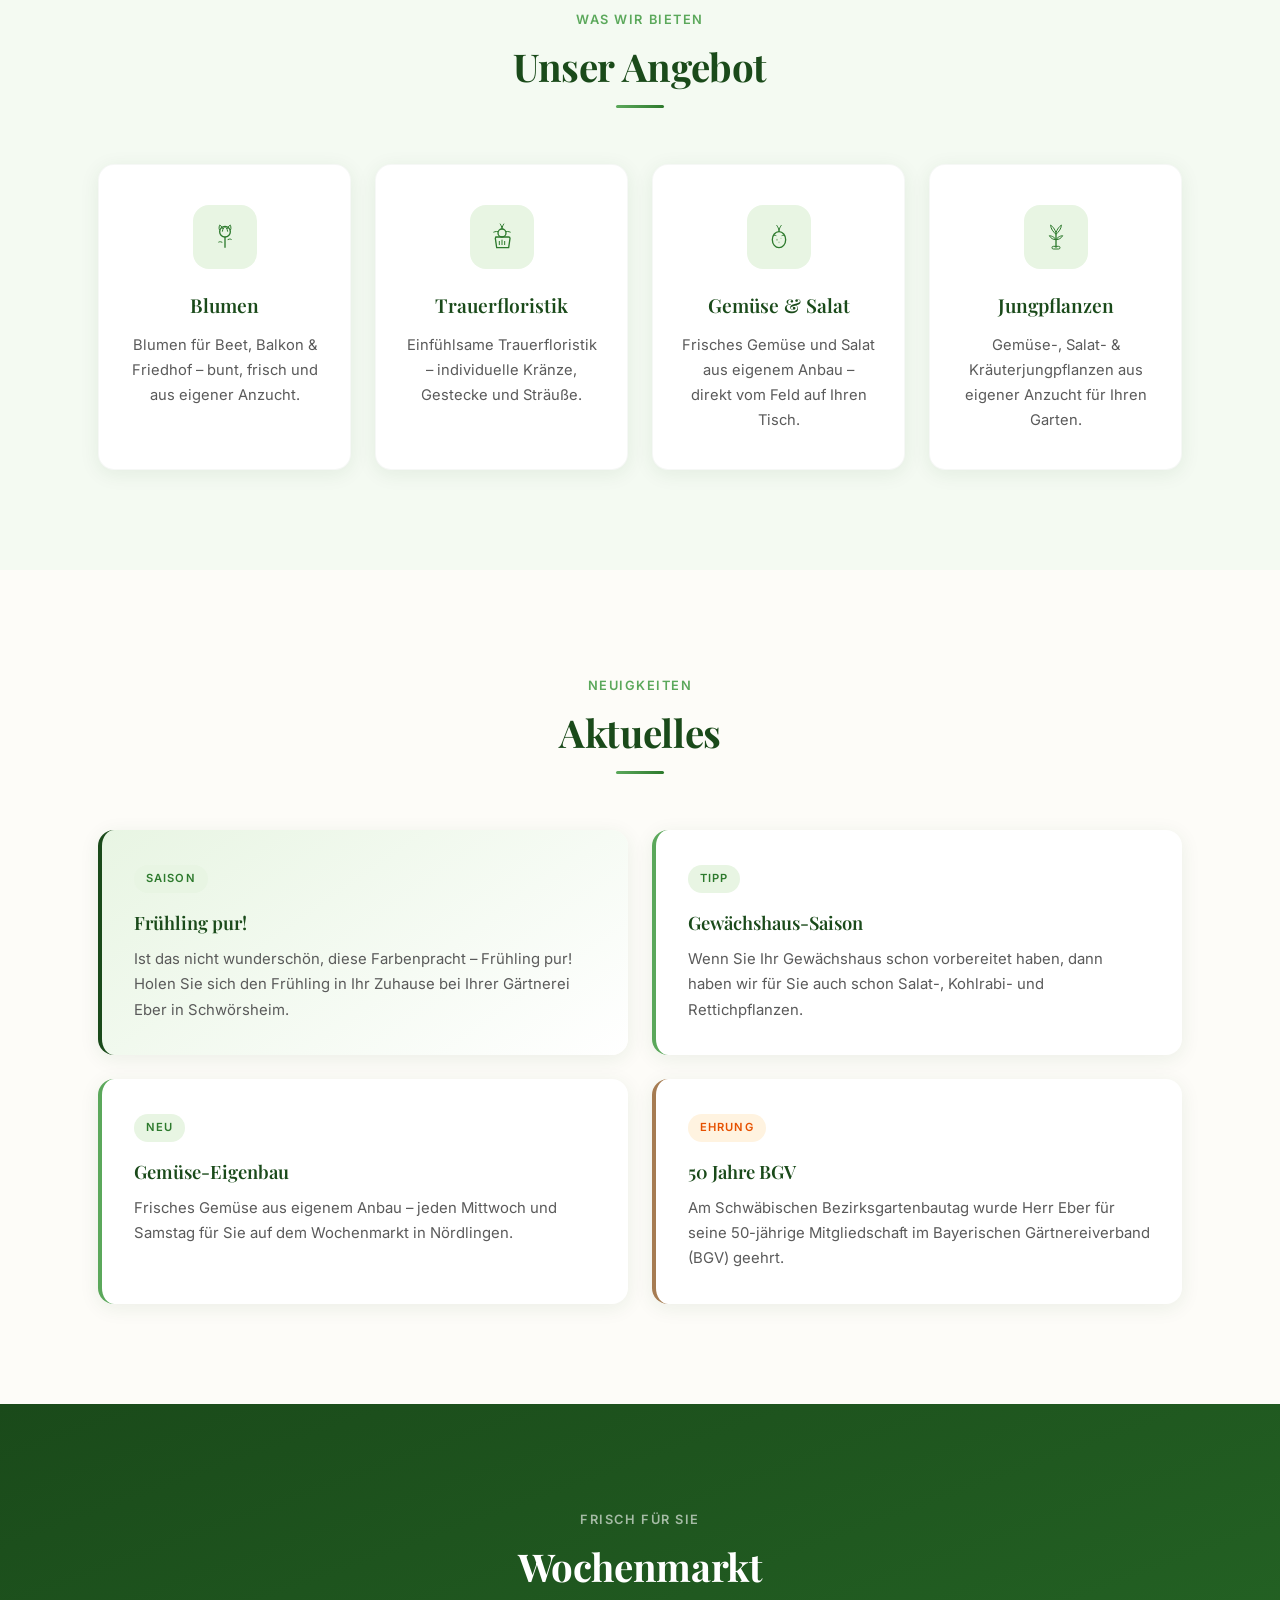
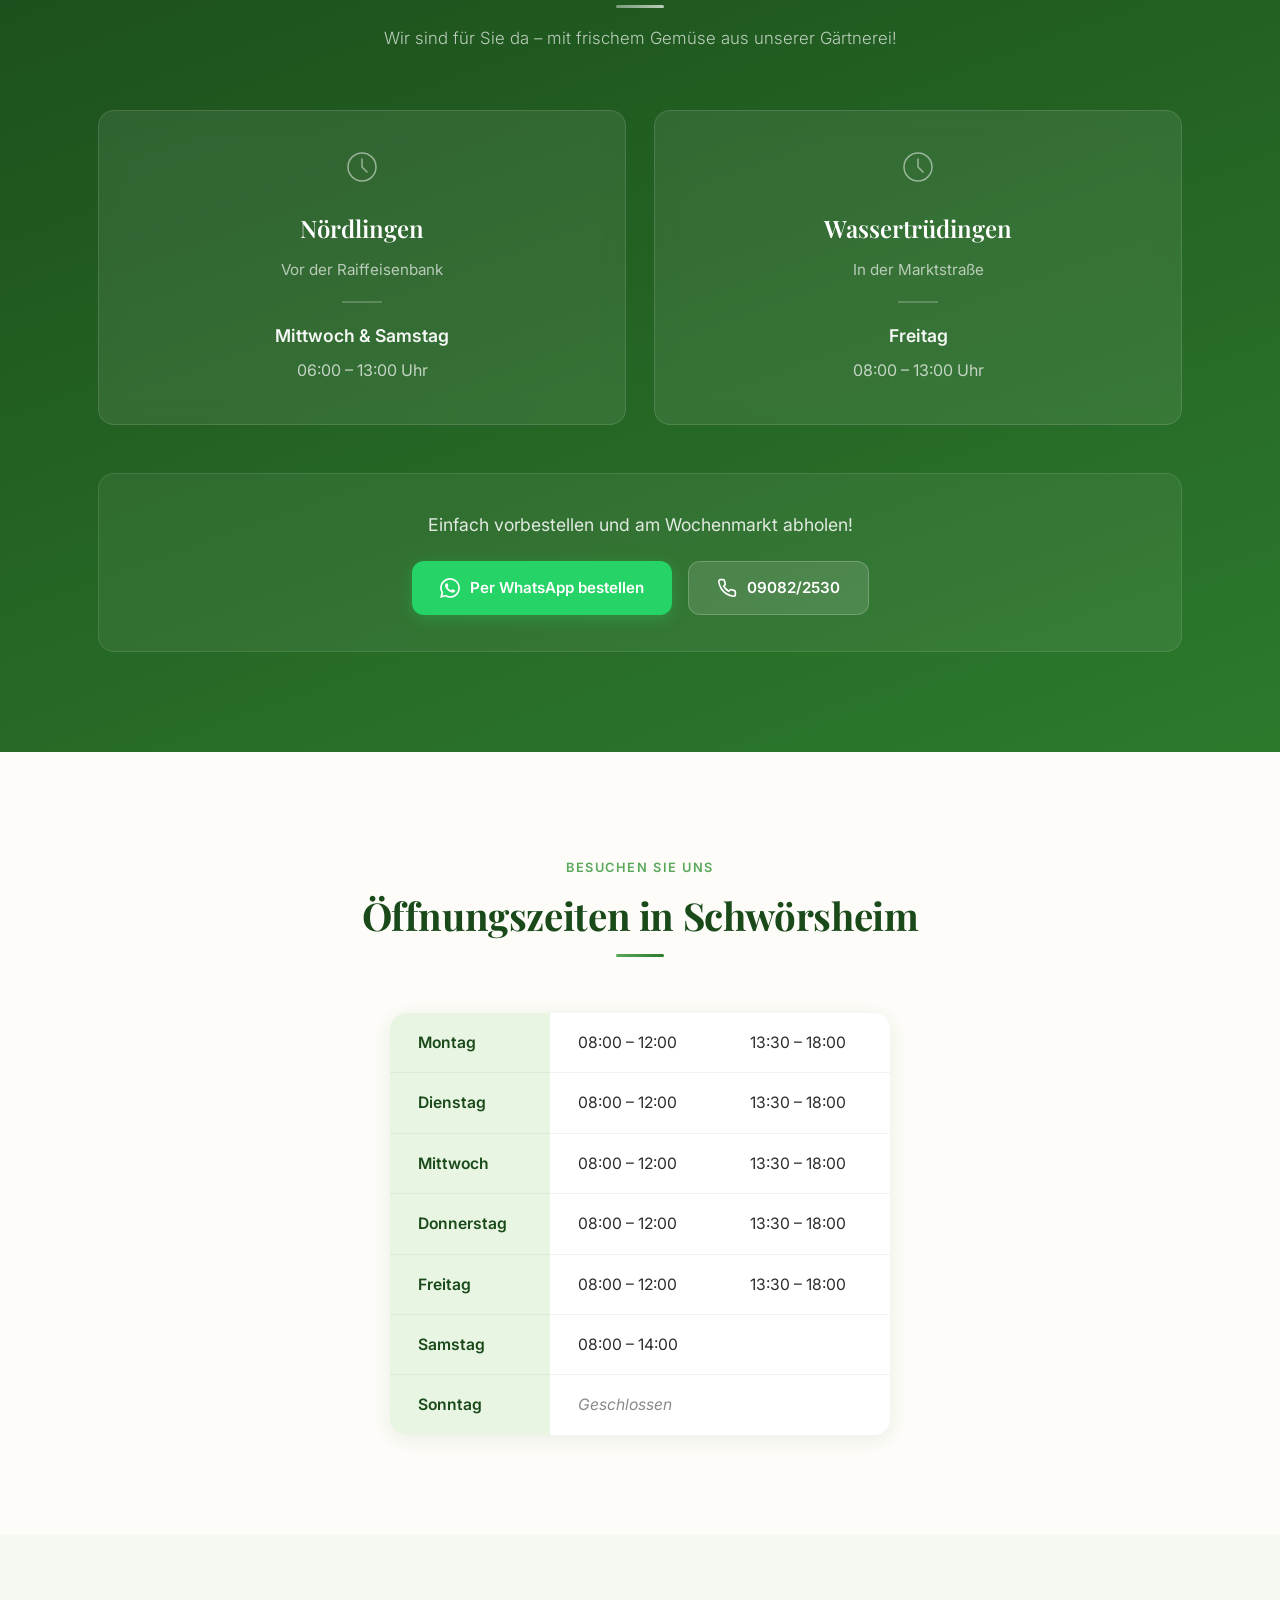
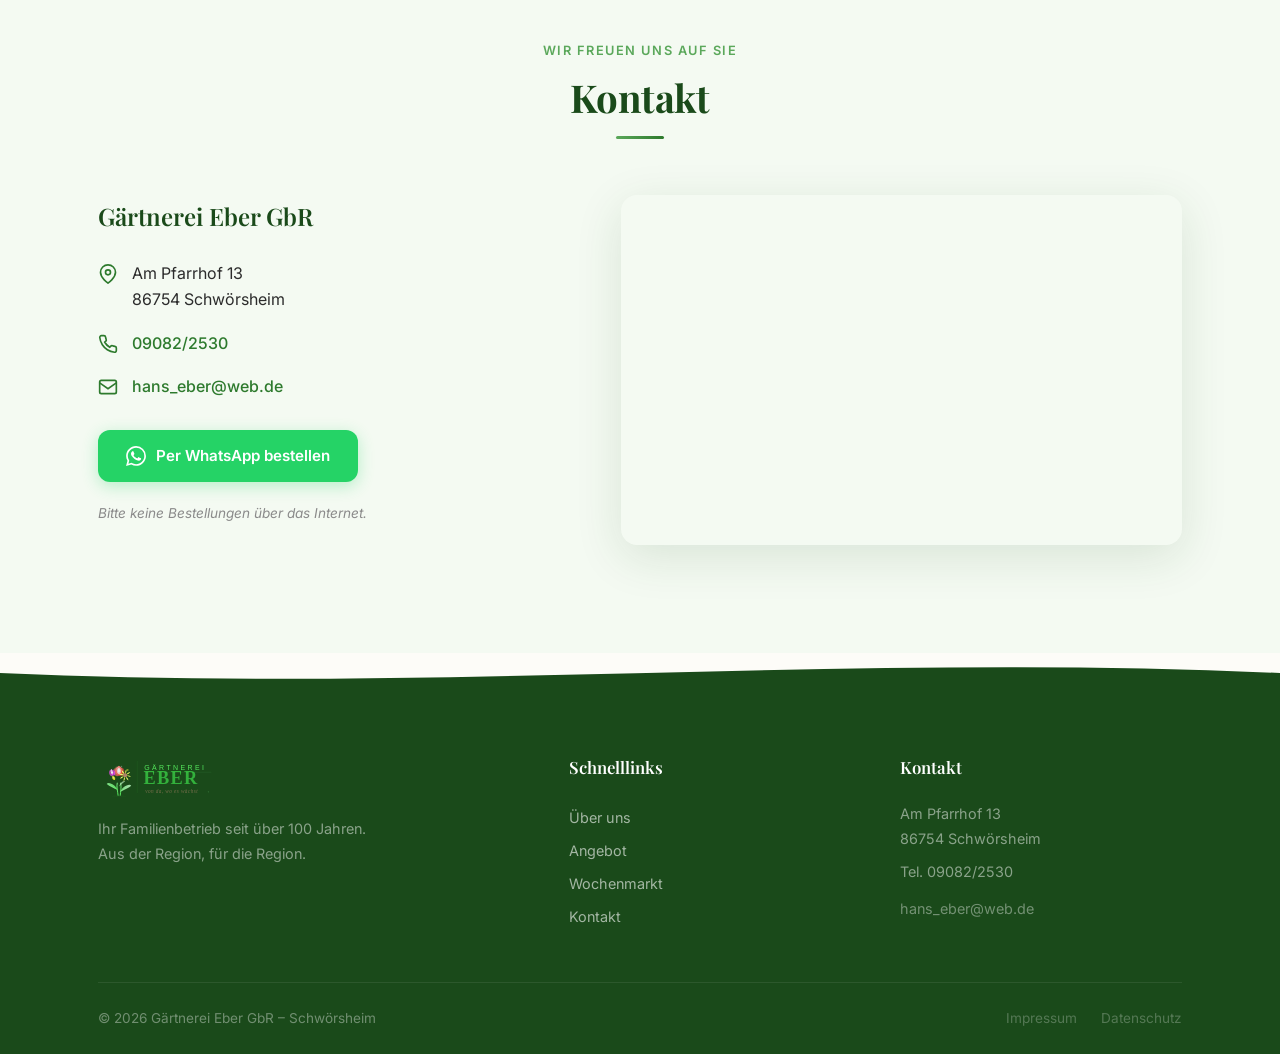
==== commit 4ad09411: "Premium-Redesign: Google Fonts, Scroll-Animationen, neues Layout - Playfair Display + Inter Fonts fu" ====
--- a/index.html
+++ b/index.html
@@ -3,21 +3,25 @@
 <head>
     <meta charset="UTF-8">
     <meta name="viewport" content="width=device-width, initial-scale=1.0">
-    <meta name="description" content="Gärtnerei Eber GbR in Schwörsheim – Ihr Familienbetrieb seit über 100 Jahren. Blumen, Gemüse, Salat und Kräuter aus eigener Anzucht. Wochenmarkt Nördlingen und Wassertrüdingen.">
+    <meta name="description" content="Gärtnerei Eber in Schwörsheim – Ihr Familienbetrieb seit über 100 Jahren. Blumen, Gemüse, Salat und Kräuter aus eigener Anzucht. Wochenmarkt Nördlingen und Wassertrüdingen.">
     <title>Gärtnerei Eber – von da, wo es wächst</title>
+    <link rel="icon" href="images/favicon.svg" type="image/svg+xml">
+    <link rel="preconnect" href="https://fonts.googleapis.com">
+    <link rel="preconnect" href="https://fonts.gstatic.com" crossorigin>
+    <link href="https://fonts.googleapis.com/css2?family=Playfair+Display:ital,wght@0,500;0,700;1,500&family=Inter:wght@300;400;500;600&display=swap" rel="stylesheet">
     <link rel="stylesheet" href="style.css">
 </head>
 <body>
 
     <!-- Header -->
-    <header class="header">
+    <header class="header" id="header">
         <div class="container">
             <div class="header-content">
                 <a href="#" class="logo">
                     <img src="images/logo.svg" alt="Gärtnerei Eber – von da, wo es wächst" class="logo-img">
                     <h1 class="sr-only">Gärtnerei Eber</h1>
                 </a>
-                <nav class="nav">
+                <nav class="nav" id="nav">
                     <a href="#ueber-uns">Über uns</a>
                     <a href="#angebot">Angebot</a>
                     <a href="#aktuelles">Aktuelles</a>
@@ -25,7 +29,7 @@
                     <a href="#oeffnungszeiten">Öffnungszeiten</a>
                     <a href="#kontakt">Kontakt</a>
                 </nav>
-                <button class="nav-toggle" aria-label="Menü öffnen">
+                <button class="nav-toggle" id="nav-toggle" aria-label="Menü öffnen">
                     <span></span>
                     <span></span>
                     <span></span>
@@ -36,31 +40,68 @@
 
     <!-- Hero -->
     <section class="hero">
+        <div class="hero-bg"></div>
         <div class="hero-overlay"></div>
+        <!-- Decorative floating elements -->
+        <div class="hero-deco hero-deco-1"></div>
+        <div class="hero-deco hero-deco-2"></div>
+        <div class="hero-deco hero-deco-3"></div>
         <div class="container hero-inner">
-            <h2>Ihr Familienbetrieb seit über 100 Jahren</h2>
-            <p>Aus der Region, für die Region</p>
-            <a href="#angebot" class="btn">Unser Angebot entdecken</a>
+            <span class="hero-badge">Seit über 100 Jahren</span>
+            <h2>Ihr Familienbetrieb<br>aus Schwörsheim</h2>
+            <p>Aus der Region, für die Region – frisch aus eigener Anzucht und eigenem Anbau.</p>
+            <div class="hero-buttons">
+                <a href="#angebot" class="btn btn-primary">Unser Angebot</a>
+                <a href="#kontakt" class="btn btn-outline">Kontakt aufnehmen</a>
+            </div>
+        </div>
+        <!-- Wave separator -->
+        <div class="wave-bottom">
+            <svg viewBox="0 0 1440 100" preserveAspectRatio="none">
+                <path d="M0,60 C360,100 720,0 1080,60 C1260,90 1380,70 1440,60 L1440,100 L0,100Z" fill="var(--cream)"/>
+            </svg>
         </div>
     </section>
 
     <!-- Über uns -->
     <section id="ueber-uns" class="section">
         <div class="container">
-            <h2 class="section-title">Über uns</h2>
+            <div class="section-header fade-in">
+                <span class="section-label">Tradition & Qualität</span>
+                <h2 class="section-title">Über uns</h2>
+            </div>
             <div class="about-grid">
-                <div class="about-text">
-                    <p>
+                <div class="about-text fade-in">
+                    <p class="about-lead">
                         Die <strong>Gärtnerei Eber</strong> in Schwörsheim ist ein traditionsreicher Familienbetrieb mit über 100 Jahren Geschichte.
+                    </p>
+                    <p>
                         Bei uns bekommen Sie Blumen, Gemüse, Salat und Kräuter – frisch aus eigener Anzucht und eigenem Anbau.
                     </p>
                     <p>
                         Unser Motto: <em>Von da, wo es wächst.</em> Wir stehen für Qualität aus der Region,
                         persönliche Beratung und die Liebe zur Natur.
                     </p>
-                </div>
-                <div class="about-image">
-                    <img src="images/marktstand.jpg" alt="Marktstand der Gärtnerei Eber vor der Raiffeisenbank mit frischem Gemüse und Blumen">
+                    <div class="about-stats">
+                        <div class="stat">
+                            <span class="stat-number" data-target="100">100+</span>
+                            <span class="stat-label">Jahre Tradition</span>
+                        </div>
+                        <div class="stat">
+                            <span class="stat-number">3x</span>
+                            <span class="stat-label">Wochenmarkt pro Woche</span>
+                        </div>
+                        <div class="stat">
+                            <span class="stat-number">100%</span>
+                            <span class="stat-label">Regional</span>
+                        </div>
+                    </div>
+                </div>
+                <div class="about-image fade-in">
+                    <div class="image-frame">
+                        <img src="images/marktstand.jpg" alt="Marktstand der Gärtnerei Eber vor der Raiffeisenbank mit frischem Gemüse und Blumen">
+                        <div class="image-accent"></div>
+                    </div>
                 </div>
             </div>
         </div>
@@ -69,25 +110,68 @@
     <!-- Angebot -->
     <section id="angebot" class="section section-alt">
         <div class="container">
-            <h2 class="section-title">Unser Angebot</h2>
+            <div class="section-header fade-in">
+                <span class="section-label">Was wir bieten</span>
+                <h2 class="section-title">Unser Angebot</h2>
+            </div>
             <div class="cards">
-                <div class="card">
-                    <div class="card-icon">&#127803;</div>
+                <div class="card fade-in">
+                    <div class="card-icon-wrap">
+                        <svg class="card-icon-svg" viewBox="0 0 48 48" fill="none" xmlns="http://www.w3.org/2000/svg">
+                            <circle cx="24" cy="16" r="8" stroke="currentColor" stroke-width="2" fill="none"/>
+                            <path d="M20 16c0-4 4-8 4-8s4 4 4 8" stroke="currentColor" stroke-width="1.5" fill="none"/>
+                            <path d="M16 14c-2-3 0-8 0-8s4 2 4 6" stroke="currentColor" stroke-width="1.5" fill="none"/>
+                            <path d="M32 14c2-3 0-8 0-8s-4 2-4 6" stroke="currentColor" stroke-width="1.5" fill="none"/>
+                            <line x1="24" y1="24" x2="24" y2="40" stroke="currentColor" stroke-width="2"/>
+                            <path d="M20 32c-4-2-6 0-6 0" stroke="currentColor" stroke-width="1.5" fill="none"/>
+                            <path d="M28 28c4-2 6 0 6 0" stroke="currentColor" stroke-width="1.5" fill="none"/>
+                        </svg>
+                    </div>
                     <h3>Blumen</h3>
                     <p>Blumen für Beet, Balkon &amp; Friedhof – bunt, frisch und aus eigener Anzucht.</p>
                 </div>
-                <div class="card">
-                    <div class="card-icon">&#127807;</div>
+                <div class="card fade-in">
+                    <div class="card-icon-wrap">
+                        <svg class="card-icon-svg" viewBox="0 0 48 48" fill="none" xmlns="http://www.w3.org/2000/svg">
+                            <circle cx="24" cy="18" r="6" stroke="currentColor" stroke-width="2" fill="none"/>
+                            <path d="M24 12c0-4-3-8-3-8" stroke="currentColor" stroke-width="1.5" fill="none"/>
+                            <path d="M24 12c0-4 3-8 3-8" stroke="currentColor" stroke-width="1.5" fill="none"/>
+                            <path d="M18 16c-3-1-7 1-7 1" stroke="currentColor" stroke-width="1.5" fill="none"/>
+                            <path d="M30 16c3-1 7 1 7 1" stroke="currentColor" stroke-width="1.5" fill="none"/>
+                            <path d="M14 24h20c1 0 2 1 2 2l-2 14H16l-2-14c0-1 1-2 2-2z" stroke="currentColor" stroke-width="2" fill="none"/>
+                            <path d="M20 30v6M24 28v8M28 30v6" stroke="currentColor" stroke-width="1.5"/>
+                        </svg>
+                    </div>
                     <h3>Trauerfloristik</h3>
                     <p>Einfühlsame Trauerfloristik – individuelle Kränze, Gestecke und Sträuße.</p>
                 </div>
-                <div class="card">
-                    <div class="card-icon">&#129382;</div>
+                <div class="card fade-in">
+                    <div class="card-icon-wrap">
+                        <svg class="card-icon-svg" viewBox="0 0 48 48" fill="none" xmlns="http://www.w3.org/2000/svg">
+                            <ellipse cx="24" cy="28" rx="10" ry="12" stroke="currentColor" stroke-width="2" fill="none"/>
+                            <path d="M24 16c0-6-4-10-4-10" stroke="currentColor" stroke-width="1.5" fill="none"/>
+                            <path d="M24 16c0-6 4-10 4-10" stroke="currentColor" stroke-width="1.5" fill="none"/>
+                            <path d="M20 22c-2-1-4 0-4 0" stroke="currentColor" stroke-width="1.5" fill="none"/>
+                            <path d="M28 22c2-1 4 0 4 0" stroke="currentColor" stroke-width="1.5" fill="none"/>
+                            <circle cx="21" cy="28" r="1.5" fill="currentColor" opacity="0.4"/>
+                            <circle cx="27" cy="26" r="1" fill="currentColor" opacity="0.3"/>
+                            <circle cx="24" cy="32" r="1.2" fill="currentColor" opacity="0.35"/>
+                        </svg>
+                    </div>
                     <h3>Gemüse &amp; Salat</h3>
                     <p>Frisches Gemüse und Salat aus eigenem Anbau – direkt vom Feld auf Ihren Tisch.</p>
                 </div>
-                <div class="card">
-                    <div class="card-icon">&#127793;</div>
+                <div class="card fade-in">
+                    <div class="card-icon-wrap">
+                        <svg class="card-icon-svg" viewBox="0 0 48 48" fill="none" xmlns="http://www.w3.org/2000/svg">
+                            <path d="M24 40V20" stroke="currentColor" stroke-width="2"/>
+                            <path d="M24 20c0-8-8-14-8-14 0 6 4 10 8 14z" stroke="currentColor" stroke-width="1.5" fill="none"/>
+                            <path d="M24 20c0-8 8-14 8-14 0 6-4 10-8 14z" stroke="currentColor" stroke-width="1.5" fill="none"/>
+                            <path d="M24 28c-4-6-10-6-10-6 2 4 6 6 10 6z" stroke="currentColor" stroke-width="1.5" fill="none"/>
+                            <path d="M24 28c4-6 10-6 10-6-2 4-6 6-10 6z" stroke="currentColor" stroke-width="1.5" fill="none"/>
+                            <rect x="18" y="38" width="12" height="4" rx="2" stroke="currentColor" stroke-width="1.5" fill="none"/>
+                        </svg>
+                    </div>
                     <h3>Jungpflanzen</h3>
                     <p>Gemüse-, Salat- &amp; Kräuterjungpflanzen aus eigener Anzucht für Ihren Garten.</p>
                 </div>
@@ -98,31 +182,38 @@
     <!-- Aktuelles -->
     <section id="aktuelles" class="section">
         <div class="container">
-            <h2 class="section-title">Aktuelles</h2>
+            <div class="section-header fade-in">
+                <span class="section-label">Neuigkeiten</span>
+                <h2 class="section-title">Aktuelles</h2>
+            </div>
             <div class="aktuelles-grid">
-                <div class="aktuelles-card highlight">
+                <div class="aktuelles-card highlight fade-in">
+                    <div class="aktuelles-badge">Saison</div>
                     <h3>Frühling pur!</h3>
                     <p>
                         Ist das nicht wunderschön, diese Farbenpracht – Frühling pur!
                         Holen Sie sich den Frühling in Ihr Zuhause bei Ihrer Gärtnerei Eber in Schwörsheim.
                     </p>
                 </div>
-                <div class="aktuelles-card">
+                <div class="aktuelles-card fade-in">
+                    <div class="aktuelles-badge">Tipp</div>
                     <h3>Gewächshaus-Saison</h3>
                     <p>
                         Wenn Sie Ihr Gewächshaus schon vorbereitet haben, dann haben wir für Sie auch schon
                         Salat-, Kohlrabi- und Rettichpflanzen.
                     </p>
                 </div>
-                <div class="aktuelles-card">
-                    <h3>Neu: Gemüse-Eigenbau</h3>
+                <div class="aktuelles-card fade-in">
+                    <div class="aktuelles-badge">Neu</div>
+                    <h3>Gemüse-Eigenbau</h3>
                     <p>
                         Frisches Gemüse aus eigenem Anbau – jeden Mittwoch und Samstag für Sie auf dem
                         Wochenmarkt in Nördlingen.
                     </p>
                 </div>
-                <div class="aktuelles-card ehrung">
-                    <h3>Ehrung: 50 Jahre BGV</h3>
+                <div class="aktuelles-card ehrung fade-in">
+                    <div class="aktuelles-badge ehrung-badge">Ehrung</div>
+                    <h3>50 Jahre BGV</h3>
                     <p>
                         Am Schwäbischen Bezirksgartenbautag wurde Herr Eber für seine 50-jährige
                         Mitgliedschaft im Bayerischen Gärtnereiverband (BGV) geehrt.
@@ -133,104 +224,108 @@
     </section>
 
     <!-- Wochenmarkt -->
-    <section id="markt" class="section section-alt">
-        <div class="container">
-            <h2 class="section-title">Wochenmarkt</h2>
-            <p class="section-subtitle">Wir sind für Sie da – mit frischem Gemüse aus unserer Gärtnerei!</p>
+    <section id="markt" class="section section-green">
+        <div class="container">
+            <div class="section-header fade-in">
+                <span class="section-label section-label-light">Frisch für Sie</span>
+                <h2 class="section-title section-title-light">Wochenmarkt</h2>
+                <p class="section-subtitle-light">Wir sind für Sie da – mit frischem Gemüse aus unserer Gärtnerei!</p>
+            </div>
             <div class="markt-grid">
-                <div class="markt-card">
+                <div class="markt-card fade-in">
+                    <div class="markt-icon">
+                        <svg viewBox="0 0 32 32" fill="none" width="32" height="32"><circle cx="16" cy="16" r="14" stroke="currentColor" stroke-width="1.5"/><path d="M16 8v8l5 5" stroke="currentColor" stroke-width="1.5" stroke-linecap="round"/></svg>
+                    </div>
                     <h3>Nördlingen</h3>
                     <p class="markt-ort">Vor der Raiffeisenbank</p>
+                    <div class="markt-divider"></div>
                     <p class="markt-zeiten">Mittwoch &amp; Samstag</p>
                     <p class="markt-uhr">06:00 – 13:00 Uhr</p>
                 </div>
-                <div class="markt-card">
+                <div class="markt-card fade-in">
+                    <div class="markt-icon">
+                        <svg viewBox="0 0 32 32" fill="none" width="32" height="32"><circle cx="16" cy="16" r="14" stroke="currentColor" stroke-width="1.5"/><path d="M16 8v8l5 5" stroke="currentColor" stroke-width="1.5" stroke-linecap="round"/></svg>
+                    </div>
                     <h3>Wassertrüdingen</h3>
                     <p class="markt-ort">In der Marktstraße</p>
+                    <div class="markt-divider"></div>
                     <p class="markt-zeiten">Freitag</p>
                     <p class="markt-uhr">08:00 – 13:00 Uhr</p>
                 </div>
             </div>
-            <p class="vorbestellen">
-                Einfach per WhatsApp oder Telefon vorbestellen und am Wochenmarkt abholen!<br>
-                <a href="https://wa.me/491755709490?text=Hallo%2C%20ich%20möchte%20gerne%20für%20den%20Wochenmarkt%20vorbestellen." class="whatsapp-inline-btn" target="_blank" rel="noopener">
-                    <svg viewBox="0 0 24 24" width="18" height="18" fill="currentColor"><path d="M17.472 14.382c-.297-.149-1.758-.867-2.03-.967-.273-.099-.471-.148-.67.15-.197.297-.767.966-.94 1.164-.173.199-.347.223-.644.075-.297-.15-1.255-.463-2.39-1.475-.883-.788-1.48-1.761-1.653-2.059-.173-.297-.018-.458.13-.606.134-.133.298-.347.446-.52.149-.174.198-.298.298-.497.099-.198.05-.371-.025-.52-.075-.149-.669-1.612-.916-2.207-.242-.579-.487-.5-.669-.51-.173-.008-.371-.01-.57-.01-.198 0-.52.074-.792.372-.272.297-1.04 1.016-1.04 2.479 0 1.462 1.065 2.875 1.213 3.074.149.198 2.096 3.2 5.077 4.487.709.306 1.262.489 1.694.625.712.227 1.36.195 1.871.118.571-.085 1.758-.719 2.006-1.413.248-.694.248-1.289.173-1.413-.074-.124-.272-.198-.57-.347m-5.421 7.403h-.004a9.87 9.87 0 01-5.031-1.378l-.361-.214-3.741.982.998-3.648-.235-.374a9.86 9.86 0 01-1.51-5.26c.001-5.45 4.436-9.884 9.888-9.884 2.64 0 5.122 1.03 6.988 2.898a9.825 9.825 0 012.893 6.994c-.003 5.45-4.437 9.884-9.885 9.884m8.413-18.297A11.815 11.815 0 0012.05 0C5.495 0 .16 5.335.157 11.892c0 2.096.547 4.142 1.588 5.945L.057 24l6.305-1.654a11.882 11.882 0 005.683 1.448h.005c6.554 0 11.89-5.335 11.893-11.893a11.821 11.821 0 00-3.48-8.413z"/></svg>
-                    Jetzt per WhatsApp bestellen
-                </a>
-                <br>oder telefonisch: <strong>09082/2530</strong>
-            </p>
-        </div>
-    </section>
-
-    <!-- Öffnungszeiten -->
-    <section id="oeffnungszeiten" class="section">
-        <div class="container">
-            <h2 class="section-title">Öffnungszeiten in Schwörsheim</h2>
-            <div class="oeffnungszeiten-wrapper">
-                <table class="oeffnungszeiten">
-                    <tbody>
-                        <tr>
-                            <td>Montag</td>
-                            <td>08:00 – 12:00</td>
-                            <td>13:30 – 18:00</td>
-                        </tr>
-                        <tr>
-                            <td>Dienstag</td>
-                            <td>08:00 – 12:00</td>
-                            <td>13:30 – 18:00</td>
-                        </tr>
-                        <tr>
-                            <td>Mittwoch</td>
-                            <td>08:00 – 12:00</td>
-                            <td>13:30 – 18:00</td>
-                        </tr>
-                        <tr>
-                            <td>Donnerstag</td>
-                            <td>08:00 – 12:00</td>
-                            <td>13:30 – 18:00</td>
-                        </tr>
-                        <tr>
-                            <td>Freitag</td>
-                            <td>08:00 – 12:00</td>
-                            <td>13:30 – 18:00</td>
-                        </tr>
-                        <tr>
-                            <td>Samstag</td>
-                            <td colspan="2">08:00 – 14:00</td>
-                        </tr>
-                        <tr>
-                            <td>Sonntag</td>
-                            <td colspan="2">Geschlossen</td>
-                        </tr>
-                    </tbody>
-                </table>
-            </div>
-        </div>
-    </section>
-
-    <!-- Kontakt -->
-    <section id="kontakt" class="section section-alt">
-        <div class="container">
-            <h2 class="section-title">Kontakt</h2>
-            <div class="kontakt-grid">
-                <div class="kontakt-info">
-                    <h3>Gärtnerei Eber GbR</h3>
-                    <p>Am Pfarrhof 13<br>86754 Schwörsheim</p>
-                    <p>
-                        <strong>Telefon:</strong> 09082/2530<br>
-                        <strong>E-Mail:</strong> <a href="mailto:hans_eber@web.de">hans_eber@web.de</a>
-                    </p>
-                    <a href="https://wa.me/491755709490?text=Hallo%2C%20ich%20möchte%20gerne%20bestellen." class="whatsapp-kontakt-btn" target="_blank" rel="noopener">
+            <div class="vorbestellen fade-in">
+                <p>Einfach vorbestellen und am Wochenmarkt abholen!</p>
+                <div class="vorbestellen-buttons">
+                    <a href="https://wa.me/491755709490?text=Hallo%2C%20ich%20möchte%20gerne%20für%20den%20Wochenmarkt%20vorbestellen." class="whatsapp-btn" target="_blank" rel="noopener">
                         <svg viewBox="0 0 24 24" width="20" height="20" fill="currentColor"><path d="M17.472 14.382c-.297-.149-1.758-.867-2.03-.967-.273-.099-.471-.148-.67.15-.197.297-.767.966-.94 1.164-.173.199-.347.223-.644.075-.297-.15-1.255-.463-2.39-1.475-.883-.788-1.48-1.761-1.653-2.059-.173-.297-.018-.458.13-.606.134-.133.298-.347.446-.52.149-.174.198-.298.298-.497.099-.198.05-.371-.025-.52-.075-.149-.669-1.612-.916-2.207-.242-.579-.487-.5-.669-.51-.173-.008-.371-.01-.57-.01-.198 0-.52.074-.792.372-.272.297-1.04 1.016-1.04 2.479 0 1.462 1.065 2.875 1.213 3.074.149.198 2.096 3.2 5.077 4.487.709.306 1.262.489 1.694.625.712.227 1.36.195 1.871.118.571-.085 1.758-.719 2.006-1.413.248-.694.248-1.289.173-1.413-.074-.124-.272-.198-.57-.347m-5.421 7.403h-.004a9.87 9.87 0 01-5.031-1.378l-.361-.214-3.741.982.998-3.648-.235-.374a9.86 9.86 0 01-1.51-5.26c.001-5.45 4.436-9.884 9.888-9.884 2.64 0 5.122 1.03 6.988 2.898a9.825 9.825 0 012.893 6.994c-.003 5.45-4.437 9.884-9.885 9.884m8.413-18.297A11.815 11.815 0 0012.05 0C5.495 0 .16 5.335.157 11.892c0 2.096.547 4.142 1.588 5.945L.057 24l6.305-1.654a11.882 11.882 0 005.683 1.448h.005c6.554 0 11.89-5.335 11.893-11.893a11.821 11.821 0 00-3.48-8.413z"/></svg>
                         Per WhatsApp bestellen
                     </a>
-                </div>
-                <div class="kontakt-karte">
+                    <a href="tel:090822530" class="tel-btn">
+                        <svg viewBox="0 0 24 24" width="20" height="20" fill="none" stroke="currentColor" stroke-width="2"><path d="M22 16.92v3a2 2 0 01-2.18 2 19.79 19.79 0 01-8.63-3.07 19.5 19.5 0 01-6-6 19.79 19.79 0 01-3.07-8.67A2 2 0 014.11 2h3a2 2 0 012 1.72c.127.96.361 1.903.7 2.81a2 2 0 01-.45 2.11L8.09 9.91a16 16 0 006 6l1.27-1.27a2 2 0 012.11-.45c.907.339 1.85.573 2.81.7A2 2 0 0122 16.92z"/></svg>
+                        09082/2530
+                    </a>
+                </div>
+            </div>
+        </div>
+    </section>
+
+    <!-- Öffnungszeiten -->
+    <section id="oeffnungszeiten" class="section">
+        <div class="container">
+            <div class="section-header fade-in">
+                <span class="section-label">Besuchen Sie uns</span>
+                <h2 class="section-title">Öffnungszeiten in Schwörsheim</h2>
+            </div>
+            <div class="oeffnungszeiten-wrapper fade-in">
+                <table class="oeffnungszeiten">
+                    <tbody>
+                        <tr><td>Montag</td><td>08:00 – 12:00</td><td>13:30 – 18:00</td></tr>
+                        <tr><td>Dienstag</td><td>08:00 – 12:00</td><td>13:30 – 18:00</td></tr>
+                        <tr><td>Mittwoch</td><td>08:00 – 12:00</td><td>13:30 – 18:00</td></tr>
+                        <tr><td>Donnerstag</td><td>08:00 – 12:00</td><td>13:30 – 18:00</td></tr>
+                        <tr><td>Freitag</td><td>08:00 – 12:00</td><td>13:30 – 18:00</td></tr>
+                        <tr><td>Samstag</td><td colspan="2">08:00 – 14:00</td></tr>
+                        <tr class="closed"><td>Sonntag</td><td colspan="2">Geschlossen</td></tr>
+                    </tbody>
+                </table>
+            </div>
+        </div>
+    </section>
+
+    <!-- Kontakt -->
+    <section id="kontakt" class="section section-alt">
+        <div class="container">
+            <div class="section-header fade-in">
+                <span class="section-label">Wir freuen uns auf Sie</span>
+                <h2 class="section-title">Kontakt</h2>
+            </div>
+            <div class="kontakt-grid">
+                <div class="kontakt-info fade-in">
+                    <h3>Gärtnerei Eber GbR</h3>
+                    <div class="kontakt-detail">
+                        <svg viewBox="0 0 24 24" width="20" height="20" fill="none" stroke="var(--green-mid)" stroke-width="2"><path d="M21 10c0 7-9 13-9 13s-9-6-9-13a9 9 0 0118 0z"/><circle cx="12" cy="10" r="3"/></svg>
+                        <p>Am Pfarrhof 13<br>86754 Schwörsheim</p>
+                    </div>
+                    <div class="kontakt-detail">
+                        <svg viewBox="0 0 24 24" width="20" height="20" fill="none" stroke="var(--green-mid)" stroke-width="2"><path d="M22 16.92v3a2 2 0 01-2.18 2 19.79 19.79 0 01-8.63-3.07 19.5 19.5 0 01-6-6 19.79 19.79 0 01-3.07-8.67A2 2 0 014.11 2h3a2 2 0 012 1.72c.127.96.361 1.903.7 2.81a2 2 0 01-.45 2.11L8.09 9.91a16 16 0 006 6l1.27-1.27a2 2 0 012.11-.45c.907.339 1.85.573 2.81.7A2 2 0 0122 16.92z"/></svg>
+                        <p><a href="tel:090822530">09082/2530</a></p>
+                    </div>
+                    <div class="kontakt-detail">
+                        <svg viewBox="0 0 24 24" width="20" height="20" fill="none" stroke="var(--green-mid)" stroke-width="2"><rect x="2" y="4" width="20" height="16" rx="2"/><path d="M22 7l-10 7L2 7"/></svg>
+                        <p><a href="mailto:hans_eber@web.de">hans_eber@web.de</a></p>
+                    </div>
+                    <a href="https://wa.me/491755709490?text=Hallo%2C%20ich%20möchte%20gerne%20bestellen." class="whatsapp-btn" target="_blank" rel="noopener">
+                        <svg viewBox="0 0 24 24" width="20" height="20" fill="currentColor"><path d="M17.472 14.382c-.297-.149-1.758-.867-2.03-.967-.273-.099-.471-.148-.67.15-.197.297-.767.966-.94 1.164-.173.199-.347.223-.644.075-.297-.15-1.255-.463-2.39-1.475-.883-.788-1.48-1.761-1.653-2.059-.173-.297-.018-.458.13-.606.134-.133.298-.347.446-.52.149-.174.198-.298.298-.497.099-.198.05-.371-.025-.52-.075-.149-.669-1.612-.916-2.207-.242-.579-.487-.5-.669-.51-.173-.008-.371-.01-.57-.01-.198 0-.52.074-.792.372-.272.297-1.04 1.016-1.04 2.479 0 1.462 1.065 2.875 1.213 3.074.149.198 2.096 3.2 5.077 4.487.709.306 1.262.489 1.694.625.712.227 1.36.195 1.871.118.571-.085 1.758-.719 2.006-1.413.248-.694.248-1.289.173-1.413-.074-.124-.272-.198-.57-.347m-5.421 7.403h-.004a9.87 9.87 0 01-5.031-1.378l-.361-.214-3.741.982.998-3.648-.235-.374a9.86 9.86 0 01-1.51-5.26c.001-5.45 4.436-9.884 9.888-9.884 2.64 0 5.122 1.03 6.988 2.898a9.825 9.825 0 012.893 6.994c-.003 5.45-4.437 9.884-9.885 9.884m8.413-18.297A11.815 11.815 0 0012.05 0C5.495 0 .16 5.335.157 11.892c0 2.096.547 4.142 1.588 5.945L.057 24l6.305-1.654a11.882 11.882 0 005.683 1.448h.005c6.554 0 11.89-5.335 11.893-11.893a11.821 11.821 0 00-3.48-8.413z"/></svg>
+                        Per WhatsApp bestellen
+                    </a>
+                    <p class="kontakt-hinweis">Bitte keine Bestellungen über das Internet.</p>
+                </div>
+                <div class="kontakt-karte fade-in">
                     <iframe
                         src="https://www.google.com/maps/embed?pb=!1m18!1m12!1m3!1d2622.5!2d10.565!3d48.875!2m3!1f0!2f0!3f0!3m2!1i1024!2i768!4f13.1!3m3!1m2!1s0x0%3A0x0!2zNDjCsDUyJzMwLjAiTiAxMMKwMzMnNTQuMCJF!5e0!3m2!1sde!2sde!4v1"
                         width="100%"
-                        height="300"
-                        style="border:0; border-radius: 12px;"
+                        height="350"
+                        style="border:0; border-radius: 16px;"
                         allowfullscreen=""
                         loading="lazy"
                         title="Standort Gärtnerei Eber in Schwörsheim">
@@ -242,11 +337,47 @@
 
     <!-- Footer -->
     <footer class="footer">
-        <div class="container">
-            <p>&copy; 2026 Gärtnerei Eber GbR – Schwörsheim | <a href="impressum.html">Impressum</a> | <a href="datenschutz.html">Datenschutz</a></p>
-            <p class="footer-slogan">Ihr Familienbetrieb seit über 100 Jahren – aus der Region, für die Region.</p>
+        <div class="footer-wave">
+            <svg viewBox="0 0 1440 60" preserveAspectRatio="none">
+                <path d="M0,30 C480,60 960,0 1440,30 L1440,60 L0,60Z" fill="var(--green-dark)"/>
+            </svg>
+        </div>
+        <div class="footer-inner">
+            <div class="container">
+                <div class="footer-grid">
+                    <div class="footer-col">
+                        <img src="images/logo.svg" alt="Gärtnerei Eber" class="footer-logo">
+                        <p class="footer-slogan">Ihr Familienbetrieb seit über 100 Jahren.<br>Aus der Region, für die Region.</p>
+                    </div>
+                    <div class="footer-col">
+                        <h4>Schnelllinks</h4>
+                        <a href="#ueber-uns">Über uns</a>
+                        <a href="#angebot">Angebot</a>
+                        <a href="#markt">Wochenmarkt</a>
+                        <a href="#kontakt">Kontakt</a>
+                    </div>
+                    <div class="footer-col">
+                        <h4>Kontakt</h4>
+                        <p>Am Pfarrhof 13<br>86754 Schwörsheim</p>
+                        <p>Tel. 09082/2530</p>
+                        <p><a href="mailto:hans_eber@web.de">hans_eber@web.de</a></p>
+                    </div>
+                </div>
+                <div class="footer-bottom">
+                    <p>&copy; 2026 Gärtnerei Eber GbR – Schwörsheim</p>
+                    <div class="footer-legal">
+                        <a href="impressum.html">Impressum</a>
+                        <a href="datenschutz.html">Datenschutz</a>
+                    </div>
+                </div>
+            </div>
         </div>
     </footer>
+
+    <!-- Back to top -->
+    <button class="back-to-top" id="backToTop" aria-label="Nach oben scrollen">
+        <svg viewBox="0 0 24 24" width="24" height="24" fill="none" stroke="currentColor" stroke-width="2.5"><path d="M18 15l-6-6-6 6"/></svg>
+    </button>
 
     <!-- Floating WhatsApp Button -->
     <a href="https://wa.me/491755709490?text=Hallo%2C%20ich%20möchte%20gerne%20bestellen." class="whatsapp-float" target="_blank" rel="noopener" aria-label="Per WhatsApp bestellen">
@@ -254,16 +385,19 @@
     </a>
 
     <script>
-        // Mobile navigation toggle
-        const navToggle = document.querySelector('.nav-toggle');
-        const nav = document.querySelector('.nav');
-
+        // Header scroll effect
+        const header = document.getElementById('header');
+        window.addEventListener('scroll', () => {
+            header.classList.toggle('header-scrolled', window.scrollY > 50);
+        });
+
+        // Mobile navigation
+        const navToggle = document.getElementById('nav-toggle');
+        const nav = document.getElementById('nav');
         navToggle.addEventListener('click', () => {
             nav.classList.toggle('nav-open');
             navToggle.classList.toggle('active');
         });
-
-        // Close mobile nav when clicking a link
         document.querySelectorAll('.nav a').forEach(link => {
             link.addEventListener('click', () => {
                 nav.classList.remove('nav-open');
@@ -271,15 +405,34 @@
             });
         });
 
-        // Smooth scroll for anchor links
+        // Smooth scroll
         document.querySelectorAll('a[href^="#"]').forEach(anchor => {
-            anchor.addEventListener('click', function (e) {
+            anchor.addEventListener('click', function(e) {
                 e.preventDefault();
                 const target = document.querySelector(this.getAttribute('href'));
-                if (target) {
-                    target.scrollIntoView({ behavior: 'smooth', block: 'start' });
+                if (target) target.scrollIntoView({ behavior: 'smooth', block: 'start' });
+            });
+        });
+
+        // Scroll animations (Intersection Observer)
+        const fadeEls = document.querySelectorAll('.fade-in');
+        const observer = new IntersectionObserver((entries) => {
+            entries.forEach(entry => {
+                if (entry.isIntersecting) {
+                    entry.target.classList.add('visible');
+                    observer.unobserve(entry.target);
                 }
             });
+        }, { threshold: 0.15, rootMargin: '0px 0px -40px 0px' });
+        fadeEls.forEach(el => observer.observe(el));
+
+        // Back to top
+        const backToTop = document.getElementById('backToTop');
+        window.addEventListener('scroll', () => {
+            backToTop.classList.toggle('show', window.scrollY > 400);
+        });
+        backToTop.addEventListener('click', () => {
+            window.scrollTo({ top: 0, behavior: 'smooth' });
         });
     </script>
 
--- a/style.css
+++ b/style.css
@@ -1,6 +1,5 @@
 /* =============================================
-   Gärtnerei Eber – Website Styles
-   Natürlich & grün
+   Gärtnerei Eber – Premium Website Styles
    ============================================= */
 
 /* --- Reset & Base --- */
@@ -11,34 +10,43 @@
 }
 
 :root {
-    --green-dark: #2d5a27;
-    --green-mid: #4a7c3f;
-    --green-light: #6fa85b;
+    --green-dark: #1a4a1a;
+    --green-mid: #2d7a2d;
+    --green-light: #5ba85b;
     --green-pale: #e8f5e3;
-    --green-bg: #f2f9f0;
-    --brown: #6b4226;
+    --green-bg: #f4faf2;
+    --brown: #5d3a1a;
     --brown-light: #a67c52;
-    --cream: #fefdf8;
-    --text: #333333;
-    --text-light: #666666;
+    --cream: #fdfcf8;
+    --text: #2c2c2c;
+    --text-light: #5a5a5a;
+    --text-muted: #8a8a8a;
     --white: #ffffff;
-    --shadow: 0 2px 16px rgba(45, 90, 39, 0.1);
-    --shadow-hover: 0 4px 24px rgba(45, 90, 39, 0.18);
-    --radius: 12px;
-    --transition: 0.3s ease;
+    --shadow-sm: 0 1px 3px rgba(0,0,0,0.06);
+    --shadow: 0 4px 20px rgba(26,74,26,0.08);
+    --shadow-hover: 0 8px 32px rgba(26,74,26,0.14);
+    --shadow-lg: 0 12px 48px rgba(26,74,26,0.12);
+    --radius: 16px;
+    --radius-sm: 10px;
+    --transition: 0.35s cubic-bezier(0.4, 0, 0.2, 1);
+    --font-heading: 'Playfair Display', Georgia, serif;
+    --font-body: 'Inter', 'Segoe UI', sans-serif;
 }
 
 html {
     scroll-behavior: smooth;
-    scroll-padding-top: 80px;
+    scroll-padding-top: 90px;
 }
 
 body {
-    font-family: 'Segoe UI', 'Helvetica Neue', Arial, sans-serif;
+    font-family: var(--font-body);
     color: var(--text);
     background-color: var(--cream);
-    line-height: 1.7;
+    line-height: 1.75;
     font-size: 16px;
+    font-weight: 400;
+    -webkit-font-smoothing: antialiased;
+    -moz-osx-font-smoothing: grayscale;
 }
 
 img {
@@ -48,51 +56,19 @@
 }
 
 a {
-    color: var(--green-dark);
+    color: var(--green-mid);
     text-decoration: none;
     transition: color var(--transition);
 }
 
 a:hover {
-    color: var(--green-light);
+    color: var(--green-dark);
 }
 
 .container {
-    max-width: 1100px;
+    max-width: 1140px;
     margin: 0 auto;
-    padding: 0 24px;
-}
-
-/* --- Header --- */
-.header {
-    background: var(--white);
-    box-shadow: 0 1px 8px rgba(0, 0, 0, 0.08);
-    position: sticky;
-    top: 0;
-    z-index: 100;
-}
-
-.header-content {
-    display: flex;
-    align-items: center;
-    justify-content: space-between;
-    padding: 16px 0;
-}
-
-.logo {
-    display: flex;
-    align-items: center;
-    gap: 12px;
-    text-decoration: none;
-}
-
-.logo:hover {
-    color: inherit;
-}
-
-.logo-img {
-    height: 58px;
-    width: auto;
+    padding: 0 28px;
 }
 
 .sr-only {
@@ -106,36 +82,90 @@
     border: 0;
 }
 
+/* --- Scroll Animations --- */
+.fade-in {
+    opacity: 0;
+    transform: translateY(28px);
+    transition: opacity 0.7s cubic-bezier(0.4, 0, 0.2, 1), transform 0.7s cubic-bezier(0.4, 0, 0.2, 1);
+}
+
+.fade-in.visible {
+    opacity: 1;
+    transform: translateY(0);
+}
+
+/* Stagger children */
+.cards .fade-in:nth-child(2) { transition-delay: 0.1s; }
+.cards .fade-in:nth-child(3) { transition-delay: 0.2s; }
+.cards .fade-in:nth-child(4) { transition-delay: 0.3s; }
+.aktuelles-grid .fade-in:nth-child(2) { transition-delay: 0.1s; }
+.aktuelles-grid .fade-in:nth-child(3) { transition-delay: 0.2s; }
+.aktuelles-grid .fade-in:nth-child(4) { transition-delay: 0.3s; }
+
+/* =============================================
+   Header
+   ============================================= */
+.header {
+    background: rgba(255,255,255,0.85);
+    backdrop-filter: blur(16px);
+    -webkit-backdrop-filter: blur(16px);
+    position: sticky;
+    top: 0;
+    z-index: 100;
+    transition: all var(--transition);
+    border-bottom: 1px solid rgba(26,74,26,0.06);
+}
+
+.header-scrolled {
+    background: rgba(255,255,255,0.95);
+    box-shadow: 0 2px 24px rgba(0,0,0,0.08);
+}
+
+.header-content {
+    display: flex;
+    align-items: center;
+    justify-content: space-between;
+    padding: 14px 0;
+}
+
+.logo {
+    display: flex;
+    align-items: center;
+    gap: 12px;
+    text-decoration: none;
+}
+
+.logo:hover { color: inherit; }
+
+.logo-img {
+    height: 56px;
+    width: auto;
+    transition: transform var(--transition);
+}
+
+.logo:hover .logo-img {
+    transform: scale(1.03);
+}
+
 .nav {
     display: flex;
-    gap: 24px;
+    gap: 8px;
 }
 
 .nav a {
-    font-size: 0.95rem;
+    font-size: 0.9rem;
     font-weight: 500;
     color: var(--text);
-    padding: 4px 0;
+    padding: 8px 14px;
+    border-radius: 8px;
     position: relative;
-}
-
-.nav a::after {
-    content: '';
-    position: absolute;
-    bottom: 0;
-    left: 0;
-    width: 0;
-    height: 2px;
-    background: var(--green-light);
-    transition: width var(--transition);
-}
-
-.nav a:hover::after {
-    width: 100%;
+    transition: all var(--transition);
+    letter-spacing: 0.01em;
 }
 
 .nav a:hover {
     color: var(--green-dark);
+    background: var(--green-pale);
 }
 
 /* Mobile nav toggle */
@@ -146,13 +176,19 @@
     background: none;
     border: none;
     cursor: pointer;
-    padding: 4px;
+    padding: 8px;
+    border-radius: 8px;
+    transition: background var(--transition);
+}
+
+.nav-toggle:hover {
+    background: var(--green-pale);
 }
 
 .nav-toggle span {
     display: block;
-    width: 26px;
-    height: 3px;
+    width: 24px;
+    height: 2.5px;
     background: var(--green-dark);
     border-radius: 2px;
     transition: var(--transition);
@@ -161,183 +197,446 @@
 .nav-toggle.active span:nth-child(1) {
     transform: rotate(45deg) translate(5px, 6px);
 }
-
 .nav-toggle.active span:nth-child(2) {
     opacity: 0;
 }
-
 .nav-toggle.active span:nth-child(3) {
     transform: rotate(-45deg) translate(5px, -6px);
 }
 
-/* --- Hero --- */
+/* =============================================
+   Hero
+   ============================================= */
 .hero {
     position: relative;
-    background: linear-gradient(135deg, var(--green-dark) 0%, var(--green-mid) 50%, var(--green-light) 100%);
+    background: var(--green-dark);
     color: var(--white);
-    padding: 100px 0 120px;
+    padding: 140px 0 160px;
     text-align: center;
     overflow: hidden;
-}
-
-.hero::before {
-    content: '';
+    min-height: 520px;
+}
+
+.hero-bg {
     position: absolute;
-    top: -50%;
-    left: -50%;
-    width: 200%;
-    height: 200%;
-    background: radial-gradient(ellipse at 30% 50%, rgba(255,255,255,0.08) 0%, transparent 60%);
-    pointer-events: none;
+    inset: 0;
+    background: linear-gradient(160deg, #0d2e0d 0%, #1a4a1a 30%, #2d7a2d 70%, #3d8a3d 100%);
+    z-index: 0;
+}
+
+.hero-overlay {
+    position: absolute;
+    inset: 0;
+    background:
+        radial-gradient(ellipse at 20% 50%, rgba(93,186,93,0.15) 0%, transparent 50%),
+        radial-gradient(ellipse at 80% 30%, rgba(255,255,255,0.06) 0%, transparent 40%);
+    z-index: 1;
+}
+
+.hero-deco {
+    position: absolute;
+    border-radius: 50%;
+    opacity: 0.06;
+    z-index: 1;
+}
+
+.hero-deco-1 {
+    width: 400px;
+    height: 400px;
+    background: white;
+    top: -100px;
+    right: -100px;
+}
+
+.hero-deco-2 {
+    width: 250px;
+    height: 250px;
+    background: white;
+    bottom: -80px;
+    left: -60px;
+}
+
+.hero-deco-3 {
+    width: 150px;
+    height: 150px;
+    border: 2px solid rgba(255,255,255,0.1);
+    background: none;
+    top: 40%;
+    left: 15%;
 }
 
 .hero-inner {
     position: relative;
-    z-index: 1;
+    z-index: 2;
+}
+
+.hero-badge {
+    display: inline-block;
+    background: rgba(255,255,255,0.12);
+    backdrop-filter: blur(8px);
+    border: 1px solid rgba(255,255,255,0.15);
+    padding: 8px 24px;
+    border-radius: 50px;
+    font-size: 0.85rem;
+    font-weight: 500;
+    letter-spacing: 0.08em;
+    text-transform: uppercase;
+    margin-bottom: 28px;
 }
 
 .hero h2 {
-    font-size: 2.4rem;
+    font-family: var(--font-heading);
+    font-size: 3.2rem;
     font-weight: 700;
-    margin-bottom: 12px;
-    text-shadow: 0 2px 8px rgba(0,0,0,0.2);
+    line-height: 1.2;
+    margin-bottom: 20px;
+    letter-spacing: -0.01em;
 }
 
 .hero p {
-    font-size: 1.2rem;
-    opacity: 0.9;
-    margin-bottom: 32px;
+    font-size: 1.15rem;
+    opacity: 0.85;
+    margin-bottom: 40px;
+    max-width: 540px;
+    margin-left: auto;
+    margin-right: auto;
+    font-weight: 300;
+    line-height: 1.7;
+}
+
+.hero-buttons {
+    display: flex;
+    gap: 16px;
+    justify-content: center;
+    flex-wrap: wrap;
 }
 
 .btn {
-    display: inline-block;
+    display: inline-flex;
+    align-items: center;
+    gap: 8px;
+    padding: 15px 34px;
+    border-radius: 12px;
+    font-weight: 600;
+    font-size: 0.95rem;
+    transition: all var(--transition);
+    cursor: pointer;
+    border: none;
+    letter-spacing: 0.01em;
+}
+
+.btn-primary {
     background: var(--white);
     color: var(--green-dark);
-    padding: 14px 36px;
-    border-radius: 50px;
-    font-weight: 600;
-    font-size: 1rem;
-    transition: all var(--transition);
-    box-shadow: 0 4px 16px rgba(0,0,0,0.15);
-}
-
-.btn:hover {
-    background: var(--green-pale);
+    box-shadow: 0 4px 20px rgba(0,0,0,0.15);
+}
+
+.btn-primary:hover {
+    background: var(--white);
     color: var(--green-dark);
-    transform: translateY(-2px);
-    box-shadow: 0 6px 20px rgba(0,0,0,0.2);
-}
-
-/* --- Sections --- */
+    transform: translateY(-3px);
+    box-shadow: 0 8px 28px rgba(0,0,0,0.2);
+}
+
+.btn-outline {
+    background: transparent;
+    color: var(--white);
+    border: 2px solid rgba(255,255,255,0.35);
+}
+
+.btn-outline:hover {
+    background: rgba(255,255,255,0.1);
+    color: var(--white);
+    border-color: rgba(255,255,255,0.6);
+    transform: translateY(-3px);
+}
+
+.wave-bottom {
+    position: absolute;
+    bottom: -1px;
+    left: 0;
+    right: 0;
+    z-index: 3;
+    line-height: 0;
+}
+
+.wave-bottom svg {
+    width: 100%;
+    height: 60px;
+}
+
+/* =============================================
+   Sections
+   ============================================= */
 .section {
-    padding: 80px 0;
+    padding: 100px 0;
 }
 
 .section-alt {
     background: var(--green-bg);
 }
 
+.section-green {
+    background: linear-gradient(160deg, #1a4a1a 0%, #2d7a2d 100%);
+    color: var(--white);
+}
+
+.section-header {
+    text-align: center;
+    margin-bottom: 56px;
+}
+
+.section-label {
+    display: inline-block;
+    font-size: 0.8rem;
+    font-weight: 600;
+    text-transform: uppercase;
+    letter-spacing: 0.12em;
+    color: var(--green-light);
+    margin-bottom: 12px;
+}
+
+.section-label-light {
+    color: rgba(255,255,255,0.6);
+}
+
 .section-title {
-    font-size: 2rem;
+    font-family: var(--font-heading);
+    font-size: 2.4rem;
     color: var(--green-dark);
-    text-align: center;
-    margin-bottom: 16px;
-    position: relative;
+    font-weight: 700;
+    line-height: 1.2;
+    letter-spacing: -0.01em;
 }
 
 .section-title::after {
     content: '';
     display: block;
-    width: 60px;
+    width: 48px;
     height: 3px;
-    background: var(--green-light);
-    margin: 12px auto 0;
+    background: linear-gradient(90deg, var(--green-light), var(--green-mid));
+    margin: 16px auto 0;
     border-radius: 2px;
 }
 
-.section-subtitle {
-    text-align: center;
-    color: var(--text-light);
-    font-size: 1.1rem;
-    margin-bottom: 40px;
-}
-
-/* --- About --- */
+.section-title-light {
+    color: var(--white);
+}
+
+.section-title-light::after {
+    background: linear-gradient(90deg, rgba(255,255,255,0.4), rgba(255,255,255,0.7));
+}
+
+.section-subtitle-light {
+    color: rgba(255,255,255,0.7);
+    font-size: 1.05rem;
+    margin-top: 16px;
+    font-weight: 300;
+}
+
+/* =============================================
+   About
+   ============================================= */
 .about-grid {
     display: grid;
     grid-template-columns: 1fr 1fr;
-    gap: 48px;
+    gap: 64px;
     align-items: center;
-    margin-top: 40px;
+}
+
+.about-lead {
+    font-size: 1.2rem;
+    font-weight: 400;
+    line-height: 1.8;
+    color: var(--text);
 }
 
 .about-text p {
-    margin-bottom: 16px;
-    font-size: 1.05rem;
-}
-
-.about-image img {
+    margin-bottom: 18px;
+    font-size: 1.02rem;
+    color: var(--text-light);
+}
+
+.about-text p:first-child {
+    color: var(--text);
+}
+
+.about-stats {
+    display: flex;
+    gap: 32px;
+    margin-top: 36px;
+    padding-top: 32px;
+    border-top: 1px solid var(--green-pale);
+}
+
+.stat {
+    text-align: center;
+}
+
+.stat-number {
+    display: block;
+    font-family: var(--font-heading);
+    font-size: 1.8rem;
+    font-weight: 700;
+    color: var(--green-dark);
+    line-height: 1.2;
+}
+
+.stat-label {
+    font-size: 0.8rem;
+    color: var(--text-muted);
+    text-transform: uppercase;
+    letter-spacing: 0.05em;
+    font-weight: 500;
+}
+
+.image-frame {
+    position: relative;
+}
+
+.image-frame img {
     border-radius: var(--radius);
-    box-shadow: var(--shadow);
-}
-
-/* --- Angebot Cards --- */
+    box-shadow: var(--shadow-lg);
+    position: relative;
+    z-index: 1;
+}
+
+.image-accent {
+    position: absolute;
+    top: 20px;
+    right: -20px;
+    bottom: -20px;
+    left: 20px;
+    border: 2px solid var(--green-pale);
+    border-radius: var(--radius);
+    z-index: 0;
+}
+
+/* =============================================
+   Cards (Angebot)
+   ============================================= */
 .cards {
     display: grid;
-    grid-template-columns: repeat(auto-fit, minmax(240px, 1fr));
+    grid-template-columns: repeat(4, 1fr);
     gap: 24px;
-    margin-top: 40px;
 }
 
 .card {
     background: var(--white);
-    padding: 36px 28px;
+    padding: 40px 28px 36px;
     border-radius: var(--radius);
     box-shadow: var(--shadow);
     text-align: center;
     transition: all var(--transition);
+    border: 1px solid rgba(26,74,26,0.04);
+    position: relative;
+    overflow: hidden;
+}
+
+.card::before {
+    content: '';
+    position: absolute;
+    top: 0;
+    left: 0;
+    right: 0;
+    height: 3px;
+    background: linear-gradient(90deg, var(--green-light), var(--green-mid));
+    transform: scaleX(0);
+    transition: transform var(--transition);
 }
 
 .card:hover {
-    transform: translateY(-4px);
+    transform: translateY(-6px);
     box-shadow: var(--shadow-hover);
 }
 
-.card-icon {
-    font-size: 2.5rem;
-    margin-bottom: 16px;
+.card:hover::before {
+    transform: scaleX(1);
+}
+
+.card-icon-wrap {
+    width: 64px;
+    height: 64px;
+    margin: 0 auto 20px;
+    display: flex;
+    align-items: center;
+    justify-content: center;
+    background: var(--green-pale);
+    border-radius: 16px;
+    color: var(--green-mid);
+    transition: all var(--transition);
+}
+
+.card:hover .card-icon-wrap {
+    background: var(--green-mid);
+    color: var(--white);
+    transform: scale(1.05);
+}
+
+.card-icon-svg {
+    width: 32px;
+    height: 32px;
 }
 
 .card h3 {
+    font-family: var(--font-heading);
     font-size: 1.2rem;
     color: var(--green-dark);
-    margin-bottom: 8px;
+    margin-bottom: 10px;
+    font-weight: 600;
 }
 
 .card p {
     color: var(--text-light);
-    font-size: 0.95rem;
-}
-
-/* --- Aktuelles --- */
+    font-size: 0.92rem;
+    line-height: 1.7;
+}
+
+/* =============================================
+   Aktuelles
+   ============================================= */
 .aktuelles-grid {
     display: grid;
-    grid-template-columns: repeat(auto-fit, minmax(260px, 1fr));
+    grid-template-columns: repeat(2, 1fr);
     gap: 24px;
-    margin-top: 40px;
 }
 
 .aktuelles-card {
     background: var(--white);
-    padding: 28px;
+    padding: 32px;
     border-radius: var(--radius);
     box-shadow: var(--shadow);
     border-left: 4px solid var(--green-light);
+    transition: all var(--transition);
+    position: relative;
+}
+
+.aktuelles-card:hover {
+    transform: translateY(-3px);
+    box-shadow: var(--shadow-hover);
+}
+
+.aktuelles-badge {
+    display: inline-block;
+    font-size: 0.7rem;
+    font-weight: 600;
+    text-transform: uppercase;
+    letter-spacing: 0.1em;
+    background: var(--green-pale);
+    color: var(--green-mid);
+    padding: 4px 12px;
+    border-radius: 50px;
+    margin-bottom: 14px;
+}
+
+.ehrung-badge {
+    background: #fff3e0;
+    color: #e65100;
 }
 
 .aktuelles-card.highlight {
     border-left-color: var(--green-dark);
-    background: linear-gradient(135deg, var(--green-pale), var(--white));
+    background: linear-gradient(145deg, var(--green-pale) 0%, var(--white) 100%);
 }
 
 .aktuelles-card.ehrung {
@@ -345,132 +644,146 @@
 }
 
 .aktuelles-card h3 {
-    font-size: 1.1rem;
+    font-family: var(--font-heading);
+    font-size: 1.15rem;
     color: var(--green-dark);
     margin-bottom: 8px;
+    font-weight: 600;
 }
 
 .aktuelles-card p {
     color: var(--text-light);
-    font-size: 0.95rem;
-}
-
-/* --- Wochenmarkt --- */
+    font-size: 0.93rem;
+    line-height: 1.7;
+}
+
+/* =============================================
+   Wochenmarkt (Green Section)
+   ============================================= */
 .markt-grid {
     display: grid;
     grid-template-columns: 1fr 1fr;
-    gap: 32px;
-    margin-top: 40px;
+    gap: 28px;
 }
 
 .markt-card {
-    background: var(--white);
+    background: rgba(255,255,255,0.08);
+    backdrop-filter: blur(10px);
+    border: 1px solid rgba(255,255,255,0.12);
+    padding: 40px 32px;
+    border-radius: var(--radius);
+    text-align: center;
+    transition: all var(--transition);
+}
+
+.markt-card:hover {
+    background: rgba(255,255,255,0.12);
+    transform: translateY(-4px);
+}
+
+.markt-icon {
+    color: rgba(255,255,255,0.5);
+    margin-bottom: 16px;
+}
+
+.markt-card h3 {
+    font-family: var(--font-heading);
+    font-size: 1.5rem;
+    margin-bottom: 8px;
+    font-weight: 600;
+}
+
+.markt-ort {
+    color: rgba(255,255,255,0.65);
+    font-size: 0.95rem;
+}
+
+.markt-divider {
+    width: 40px;
+    height: 2px;
+    background: rgba(255,255,255,0.2);
+    margin: 18px auto;
+}
+
+.markt-zeiten {
+    font-weight: 600;
+    font-size: 1.1rem;
+    color: rgba(255,255,255,0.95);
+}
+
+.markt-uhr {
+    font-size: 1rem;
+    color: rgba(255,255,255,0.7);
+    margin-top: 4px;
+}
+
+.vorbestellen {
+    text-align: center;
+    margin-top: 48px;
+    background: rgba(255,255,255,0.06);
+    border: 1px solid rgba(255,255,255,0.1);
     padding: 36px;
     border-radius: var(--radius);
-    box-shadow: var(--shadow);
-    text-align: center;
-    border-top: 4px solid var(--green-mid);
-}
-
-.markt-card h3 {
-    font-size: 1.4rem;
-    color: var(--green-dark);
-    margin-bottom: 8px;
-}
-
-.markt-ort {
-    color: var(--text-light);
+}
+
+.vorbestellen p {
+    font-size: 1.1rem;
+    margin-bottom: 20px;
+    color: rgba(255,255,255,0.85);
+}
+
+.vorbestellen-buttons {
+    display: flex;
+    gap: 16px;
+    justify-content: center;
+    flex-wrap: wrap;
+}
+
+/* =============================================
+   WhatsApp & Telefon Buttons
+   ============================================= */
+.whatsapp-btn {
+    display: inline-flex;
+    align-items: center;
+    gap: 10px;
+    background: #25d366;
+    color: var(--white) !important;
+    padding: 13px 28px;
+    border-radius: 12px;
+    font-weight: 600;
     font-size: 0.95rem;
-    margin-bottom: 12px;
-}
-
-.markt-zeiten {
+    transition: all var(--transition);
+    box-shadow: 0 4px 16px rgba(37, 211, 102, 0.3);
+}
+
+.whatsapp-btn:hover {
+    background: #1ebe57;
+    color: var(--white) !important;
+    transform: translateY(-3px);
+    box-shadow: 0 6px 24px rgba(37, 211, 102, 0.4);
+}
+
+.tel-btn {
+    display: inline-flex;
+    align-items: center;
+    gap: 10px;
+    background: rgba(255,255,255,0.12);
+    color: var(--white) !important;
+    padding: 13px 28px;
+    border-radius: 12px;
     font-weight: 600;
-    color: var(--green-mid);
-    font-size: 1.1rem;
-}
-
-.markt-uhr {
-    font-size: 1rem;
-    color: var(--text);
-    margin-top: 4px;
-}
-
-.vorbestellen {
-    text-align: center;
-    margin-top: 36px;
-    font-size: 1.05rem;
-    color: var(--text);
-    background: var(--white);
-    padding: 24px;
-    border-radius: var(--radius);
-    box-shadow: var(--shadow);
-}
-
-/* --- Öffnungszeiten --- */
-.oeffnungszeiten-wrapper {
-    display: flex;
-    justify-content: center;
-    margin-top: 40px;
-}
-
-.oeffnungszeiten {
-    border-collapse: collapse;
-    background: var(--white);
-    border-radius: var(--radius);
-    overflow: hidden;
-    box-shadow: var(--shadow);
-    min-width: 450px;
-}
-
-.oeffnungszeiten td {
-    padding: 14px 24px;
-    border-bottom: 1px solid var(--green-pale);
-    font-size: 1rem;
-}
-
-.oeffnungszeiten tr:last-child td {
-    border-bottom: none;
-}
-
-.oeffnungszeiten td:first-child {
-    font-weight: 600;
-    color: var(--green-dark);
-    background: var(--green-pale);
-    min-width: 140px;
-}
-
-/* --- Kontakt --- */
-.kontakt-grid {
-    display: grid;
-    grid-template-columns: 1fr 1fr;
-    gap: 48px;
-    align-items: start;
-    margin-top: 40px;
-}
-
-.kontakt-info h3 {
-    font-size: 1.3rem;
-    color: var(--green-dark);
-    margin-bottom: 12px;
-}
-
-.kontakt-info p {
-    margin-bottom: 12px;
-    font-size: 1rem;
-}
-
-.kontakt-info a {
-    color: var(--green-mid);
-    font-weight: 500;
-}
-
-.kontakt-info a:hover {
-    color: var(--green-dark);
-    text-decoration: underline;
-}
-
-/* --- WhatsApp Buttons --- */
+    font-size: 0.95rem;
+    border: 1px solid rgba(255,255,255,0.2);
+    transition: all var(--transition);
+}
+
+.tel-btn:hover {
+    background: rgba(255,255,255,0.2);
+    color: var(--white) !important;
+    transform: translateY(-3px);
+}
+
+/* Floating WhatsApp */
 .whatsapp-float {
     position: fixed;
     bottom: 24px;
@@ -483,7 +796,7 @@
     display: flex;
     align-items: center;
     justify-content: center;
-    box-shadow: 0 4px 16px rgba(37, 211, 102, 0.4);
+    box-shadow: 0 4px 20px rgba(37, 211, 102, 0.4);
     z-index: 99;
     transition: all var(--transition);
 }
@@ -491,72 +804,250 @@
 .whatsapp-float:hover {
     background: #1ebe57;
     transform: scale(1.1);
-    box-shadow: 0 6px 24px rgba(37, 211, 102, 0.5);
+    box-shadow: 0 6px 28px rgba(37, 211, 102, 0.5);
     color: var(--white);
 }
 
-.whatsapp-inline-btn {
-    display: inline-flex;
+/* =============================================
+   Öffnungszeiten
+   ============================================= */
+.oeffnungszeiten-wrapper {
+    display: flex;
+    justify-content: center;
+}
+
+.oeffnungszeiten {
+    border-collapse: separate;
+    border-spacing: 0;
+    background: var(--white);
+    border-radius: var(--radius);
+    overflow: hidden;
+    box-shadow: var(--shadow);
+    min-width: 500px;
+}
+
+.oeffnungszeiten td {
+    padding: 16px 28px;
+    border-bottom: 1px solid rgba(26,74,26,0.06);
+    font-size: 0.98rem;
+}
+
+.oeffnungszeiten tr:last-child td {
+    border-bottom: none;
+}
+
+.oeffnungszeiten td:first-child {
+    font-weight: 600;
+    color: var(--green-dark);
+    background: var(--green-pale);
+    min-width: 140px;
+}
+
+.oeffnungszeiten tr.closed td:last-child {
+    color: var(--text-muted);
+    font-style: italic;
+}
+
+/* =============================================
+   Kontakt
+   ============================================= */
+.kontakt-grid {
+    display: grid;
+    grid-template-columns: 1fr 1.2fr;
+    gap: 56px;
+    align-items: start;
+}
+
+.kontakt-info h3 {
+    font-family: var(--font-heading);
+    font-size: 1.5rem;
+    color: var(--green-dark);
+    margin-bottom: 24px;
+    font-weight: 600;
+}
+
+.kontakt-detail {
+    display: flex;
+    align-items: flex-start;
+    gap: 14px;
+    margin-bottom: 18px;
+}
+
+.kontakt-detail svg {
+    flex-shrink: 0;
+    margin-top: 3px;
+}
+
+.kontakt-detail p {
+    font-size: 1rem;
+    color: var(--text);
+    line-height: 1.6;
+}
+
+.kontakt-detail a {
+    color: var(--green-mid);
+    font-weight: 500;
+}
+
+.kontakt-detail a:hover {
+    color: var(--green-dark);
+}
+
+.kontakt-info .whatsapp-btn {
+    margin-top: 12px;
+}
+
+.kontakt-hinweis {
+    margin-top: 20px;
+    font-size: 0.85rem;
+    color: var(--text-muted);
+    font-style: italic;
+}
+
+.kontakt-karte iframe {
+    box-shadow: var(--shadow-lg);
+}
+
+/* =============================================
+   Footer
+   ============================================= */
+.footer {
+    position: relative;
+}
+
+.footer-wave {
+    line-height: 0;
+}
+
+.footer-wave svg {
+    width: 100%;
+    height: 40px;
+}
+
+.footer-inner {
+    background: var(--green-dark);
+    color: rgba(255,255,255,0.75);
+    padding: 60px 0 0;
+}
+
+.footer-grid {
+    display: grid;
+    grid-template-columns: 1.5fr 1fr 1fr;
+    gap: 48px;
+    padding-bottom: 48px;
+    border-bottom: 1px solid rgba(255,255,255,0.08);
+}
+
+.footer-logo {
+    height: 48px;
+    width: auto;
+    margin-bottom: 16px;
+    filter: brightness(2);
+    opacity: 0.9;
+}
+
+.footer-slogan {
+    font-size: 0.9rem;
+    line-height: 1.7;
+    opacity: 0.65;
+}
+
+.footer-col h4 {
+    color: var(--white);
+    font-family: var(--font-heading);
+    font-size: 1.05rem;
+    font-weight: 600;
+    margin-bottom: 18px;
+}
+
+.footer-col a {
+    display: block;
+    color: rgba(255,255,255,0.6);
+    font-size: 0.9rem;
+    padding: 4px 0;
+    transition: all var(--transition);
+}
+
+.footer-col a:hover {
+    color: var(--white);
+    padding-left: 6px;
+}
+
+.footer-col p {
+    font-size: 0.9rem;
+    margin-bottom: 8px;
+    opacity: 0.65;
+}
+
+.footer-bottom {
+    display: flex;
+    justify-content: space-between;
     align-items: center;
-    gap: 8px;
-    background: #25d366;
-    color: var(--white) !important;
-    padding: 12px 24px;
-    border-radius: 50px;
-    font-weight: 600;
-    font-size: 1rem;
-    margin: 12px 0;
+    padding: 24px 0;
+    font-size: 0.85rem;
+    opacity: 0.5;
+}
+
+.footer-legal {
+    display: flex;
+    gap: 24px;
+}
+
+.footer-legal a {
+    color: rgba(255,255,255,0.5);
+    font-size: 0.85rem;
+}
+
+.footer-legal a:hover {
+    color: rgba(255,255,255,0.8);
+}
+
+/* =============================================
+   Back to Top
+   ============================================= */
+.back-to-top {
+    position: fixed;
+    bottom: 96px;
+    right: 28px;
+    width: 44px;
+    height: 44px;
+    background: var(--white);
+    color: var(--green-dark);
+    border: 1px solid rgba(26,74,26,0.1);
+    border-radius: 12px;
+    display: flex;
+    align-items: center;
+    justify-content: center;
+    cursor: pointer;
+    box-shadow: var(--shadow);
+    z-index: 98;
+    opacity: 0;
+    visibility: hidden;
+    transform: translateY(12px);
     transition: all var(--transition);
-    box-shadow: 0 3px 12px rgba(37, 211, 102, 0.3);
-}
-
-.whatsapp-inline-btn:hover {
-    background: #1ebe57;
-    color: var(--white) !important;
-    transform: translateY(-2px);
-    box-shadow: 0 5px 18px rgba(37, 211, 102, 0.4);
-}
-
-.whatsapp-kontakt-btn {
-    display: inline-flex;
-    align-items: center;
-    gap: 8px;
-    background: #25d366;
-    color: var(--white) !important;
-    padding: 10px 20px;
-    border-radius: 50px;
-    font-weight: 600;
-    font-size: 0.95rem;
-    margin-top: 8px;
-    transition: all var(--transition);
-    box-shadow: 0 3px 12px rgba(37, 211, 102, 0.3);
-}
-
-.whatsapp-kontakt-btn:hover {
-    background: #1ebe57;
-    color: var(--white) !important;
-    transform: translateY(-2px);
-}
-
-/* --- Footer --- */
-.footer {
+}
+
+.back-to-top.show {
+    opacity: 1;
+    visibility: visible;
+    transform: translateY(0);
+}
+
+.back-to-top:hover {
     background: var(--green-dark);
-    color: rgba(255, 255, 255, 0.8);
-    padding: 32px 0;
-    text-align: center;
-    font-size: 0.9rem;
-}
-
-.footer-slogan {
-    margin-top: 4px;
-    font-style: italic;
-    opacity: 0.7;
-    font-size: 0.85rem;
+    color: var(--white);
+    transform: translateY(-3px);
 }
 
 /* =============================================
    Responsive
    ============================================= */
+@media (max-width: 1024px) {
+    .cards {
+        grid-template-columns: repeat(2, 1fr);
+    }
+}
+
 @media (max-width: 768px) {
     .nav {
         display: none;
@@ -565,10 +1056,13 @@
         top: 100%;
         left: 0;
         right: 0;
-        background: var(--white);
+        background: rgba(255,255,255,0.98);
+        backdrop-filter: blur(16px);
         padding: 16px 24px;
-        box-shadow: 0 4px 12px rgba(0,0,0,0.1);
-        gap: 12px;
+        box-shadow: 0 8px 24px rgba(0,0,0,0.08);
+        gap: 4px;
+        border-bottom-left-radius: 16px;
+        border-bottom-right-radius: 16px;
     }
 
     .nav.nav-open {
@@ -580,21 +1074,35 @@
     }
 
     .hero {
-        padding: 60px 0 80px;
+        padding: 100px 0 120px;
+        min-height: auto;
     }
 
     .hero h2 {
-        font-size: 1.6rem;
+        font-size: 2rem;
     }
 
     .hero p {
         font-size: 1rem;
+    }
+
+    .hero-badge {
+        font-size: 0.75rem;
+        padding: 6px 18px;
     }
 
     .about-grid,
     .kontakt-grid {
         grid-template-columns: 1fr;
-        gap: 32px;
+        gap: 40px;
+    }
+
+    .about-stats {
+        justify-content: center;
+    }
+
+    .image-accent {
+        display: none;
     }
 
     .markt-grid {
@@ -602,39 +1110,72 @@
         gap: 20px;
     }
 
+    .aktuelles-grid {
+        grid-template-columns: 1fr;
+    }
+
+    .cards {
+        grid-template-columns: 1fr;
+    }
+
     .oeffnungszeiten {
         min-width: 100%;
     }
 
     .oeffnungszeiten td {
-        padding: 10px 14px;
+        padding: 12px 16px;
         font-size: 0.9rem;
     }
 
     .section {
-        padding: 50px 0;
+        padding: 64px 0;
     }
 
     .section-title {
-        font-size: 1.6rem;
-    }
-
-    .cards {
+        font-size: 1.8rem;
+    }
+
+    .footer-grid {
         grid-template-columns: 1fr;
+        gap: 32px;
+    }
+
+    .footer-bottom {
+        flex-direction: column;
+        gap: 12px;
+        text-align: center;
     }
 }
 
 @media (max-width: 480px) {
-    .logo h1 {
-        font-size: 1.3rem;
-    }
-
     .hero h2 {
-        font-size: 1.3rem;
+        font-size: 1.65rem;
+    }
+
+    .hero-buttons {
+        flex-direction: column;
+        align-items: center;
     }
 
     .btn {
-        padding: 12px 28px;
-        font-size: 0.9rem;
-    }
-}
+        width: 100%;
+        justify-content: center;
+        max-width: 280px;
+    }
+
+    .about-stats {
+        flex-direction: column;
+        gap: 20px;
+    }
+
+    .vorbestellen-buttons {
+        flex-direction: column;
+        align-items: center;
+    }
+
+    .whatsapp-btn, .tel-btn {
+        width: 100%;
+        max-width: 280px;
+        justify-content: center;
+    }
+}
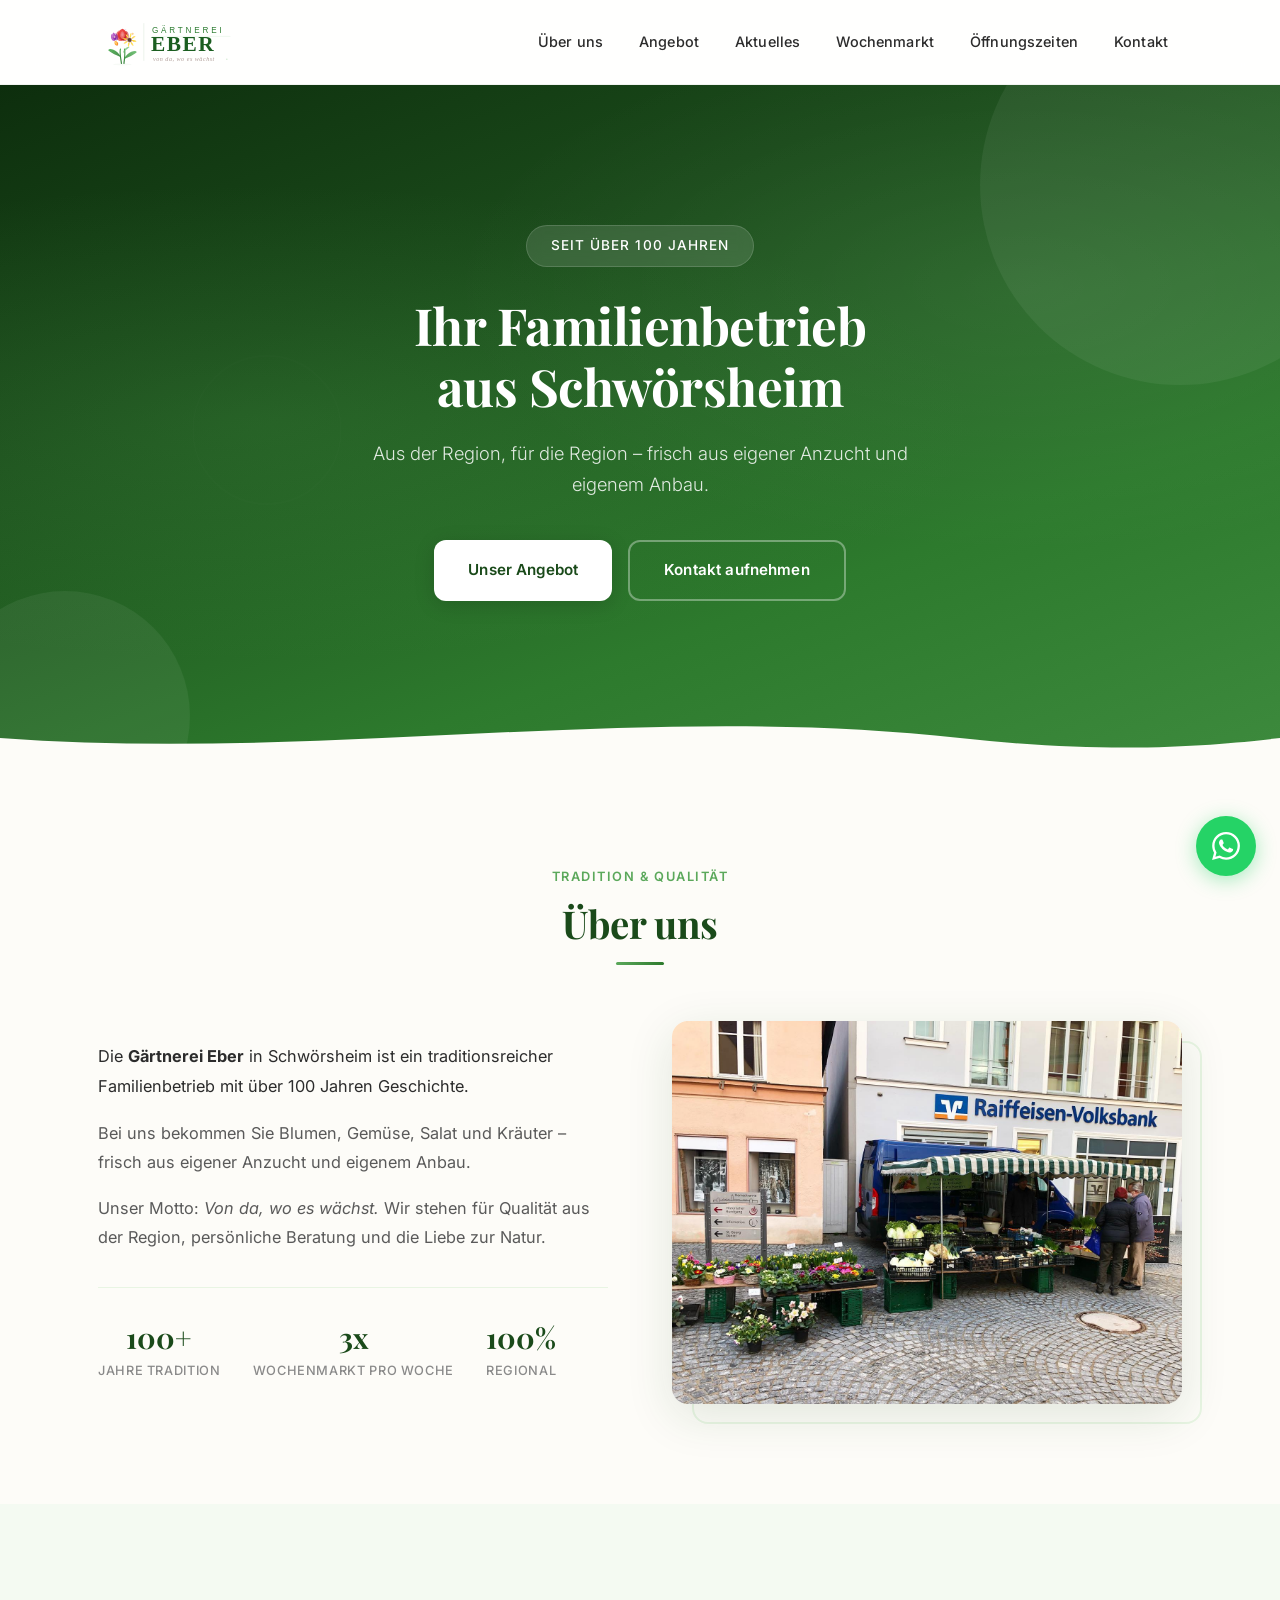
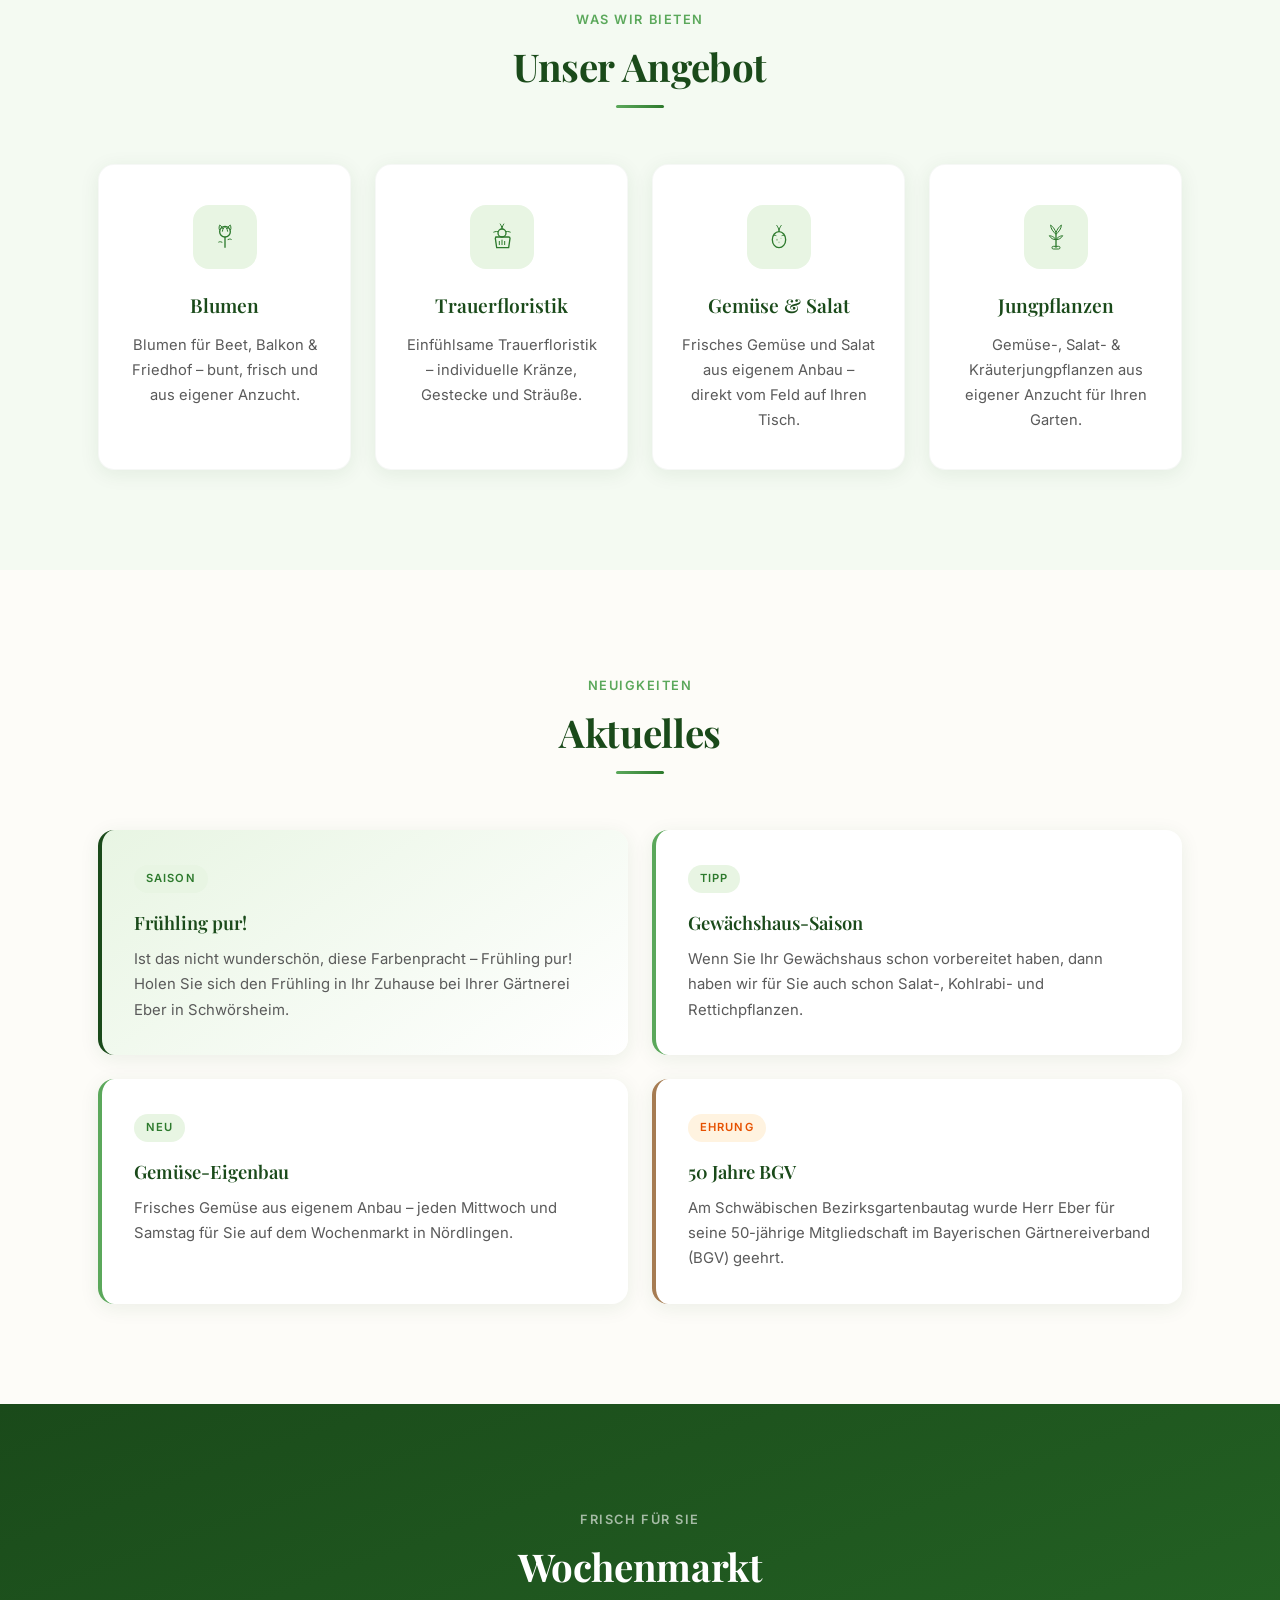
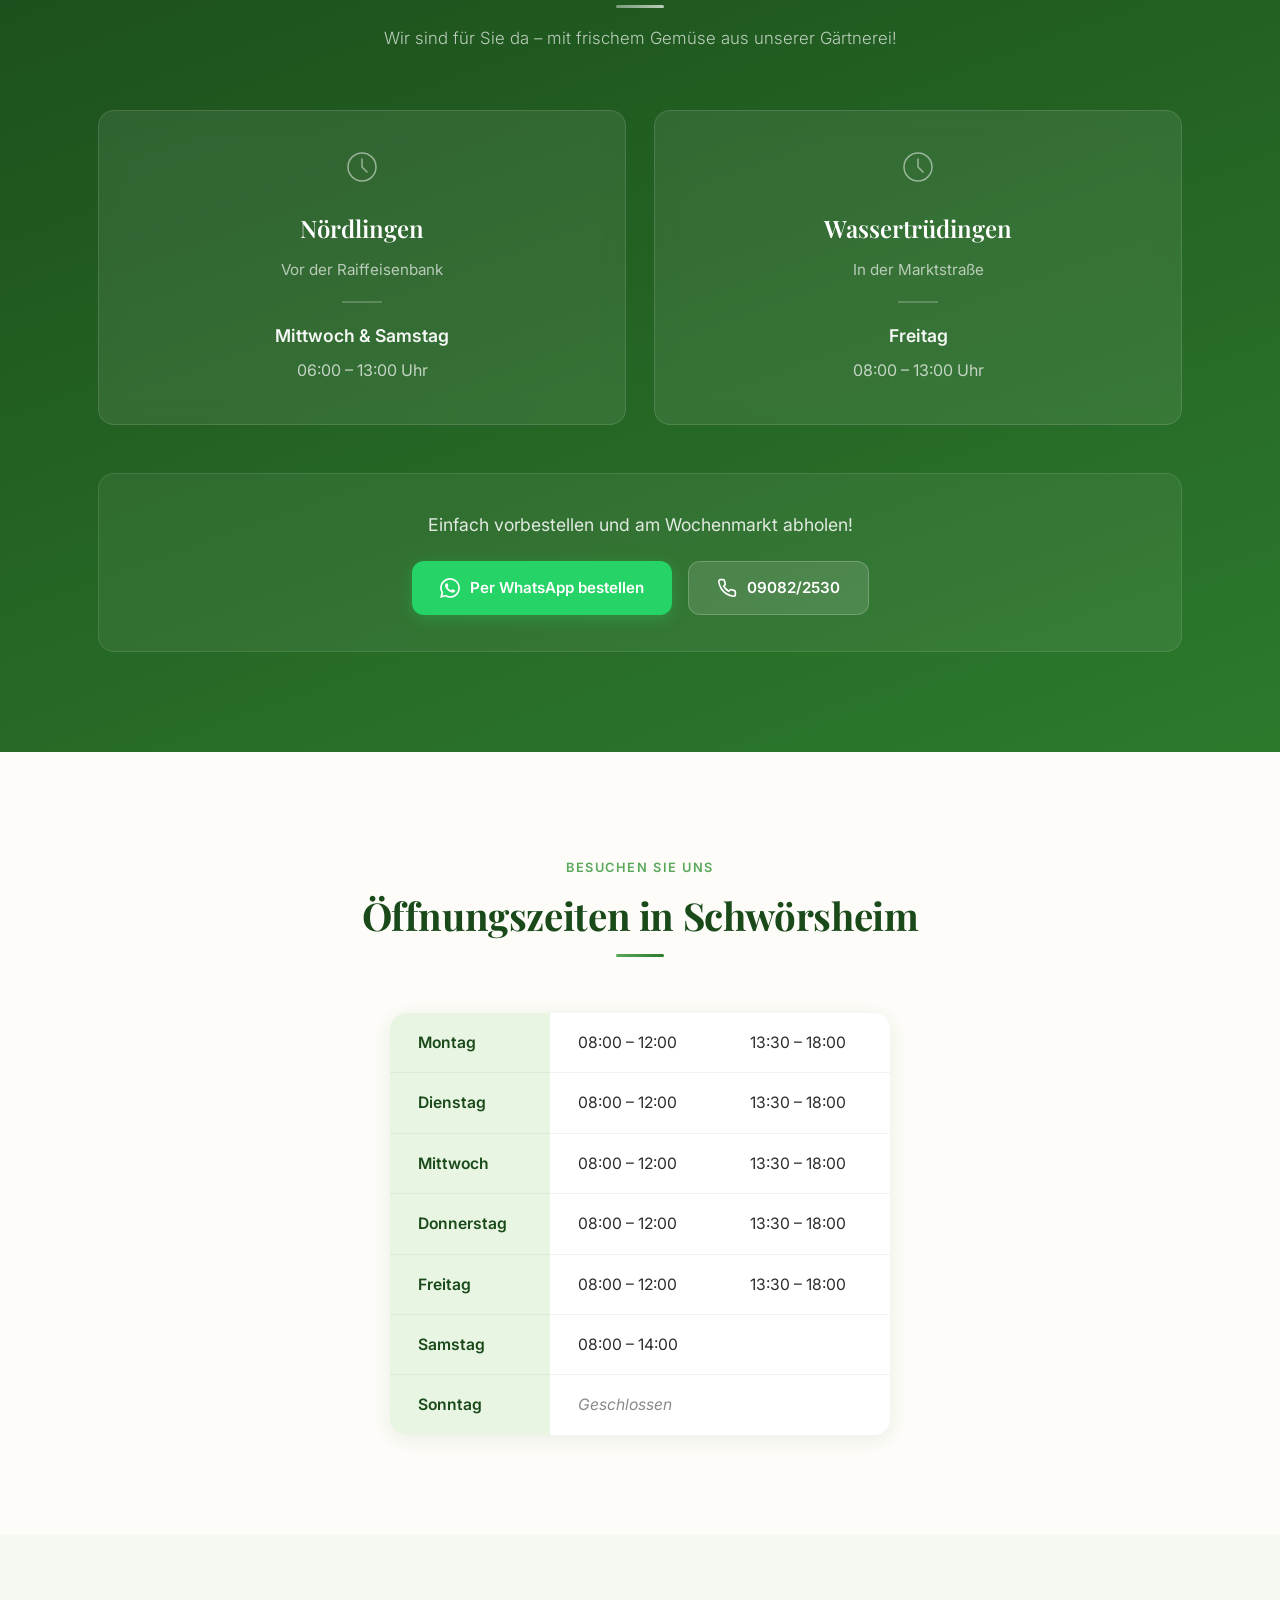
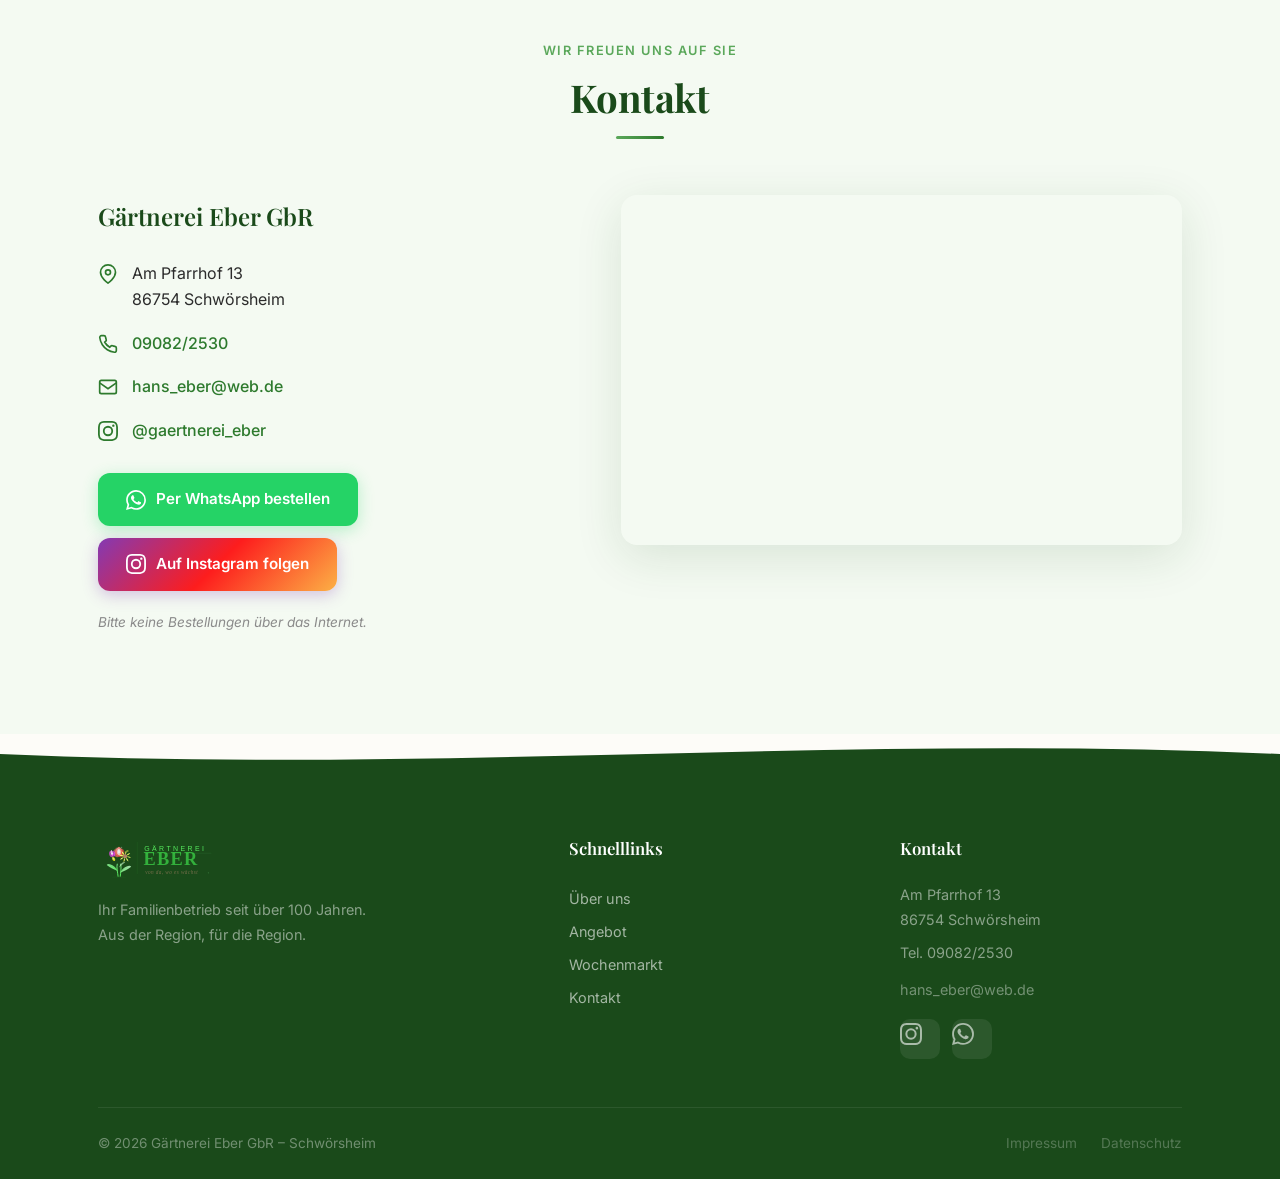
==== commit 4f4f81fc: "Instagram-Account eingebunden (Kontakt + Footer) - @gaertnerei_eber Link mit Icon im Kontaktbereich " ====
--- a/index.html
+++ b/index.html
@@ -314,10 +314,20 @@
                         <svg viewBox="0 0 24 24" width="20" height="20" fill="none" stroke="var(--green-mid)" stroke-width="2"><rect x="2" y="4" width="20" height="16" rx="2"/><path d="M22 7l-10 7L2 7"/></svg>
                         <p><a href="mailto:hans_eber@web.de">hans_eber@web.de</a></p>
                     </div>
-                    <a href="https://wa.me/491755709490?text=Hallo%2C%20ich%20möchte%20gerne%20bestellen." class="whatsapp-btn" target="_blank" rel="noopener">
-                        <svg viewBox="0 0 24 24" width="20" height="20" fill="currentColor"><path d="M17.472 14.382c-.297-.149-1.758-.867-2.03-.967-.273-.099-.471-.148-.67.15-.197.297-.767.966-.94 1.164-.173.199-.347.223-.644.075-.297-.15-1.255-.463-2.39-1.475-.883-.788-1.48-1.761-1.653-2.059-.173-.297-.018-.458.13-.606.134-.133.298-.347.446-.52.149-.174.198-.298.298-.497.099-.198.05-.371-.025-.52-.075-.149-.669-1.612-.916-2.207-.242-.579-.487-.5-.669-.51-.173-.008-.371-.01-.57-.01-.198 0-.52.074-.792.372-.272.297-1.04 1.016-1.04 2.479 0 1.462 1.065 2.875 1.213 3.074.149.198 2.096 3.2 5.077 4.487.709.306 1.262.489 1.694.625.712.227 1.36.195 1.871.118.571-.085 1.758-.719 2.006-1.413.248-.694.248-1.289.173-1.413-.074-.124-.272-.198-.57-.347m-5.421 7.403h-.004a9.87 9.87 0 01-5.031-1.378l-.361-.214-3.741.982.998-3.648-.235-.374a9.86 9.86 0 01-1.51-5.26c.001-5.45 4.436-9.884 9.888-9.884 2.64 0 5.122 1.03 6.988 2.898a9.825 9.825 0 012.893 6.994c-.003 5.45-4.437 9.884-9.885 9.884m8.413-18.297A11.815 11.815 0 0012.05 0C5.495 0 .16 5.335.157 11.892c0 2.096.547 4.142 1.588 5.945L.057 24l6.305-1.654a11.882 11.882 0 005.683 1.448h.005c6.554 0 11.89-5.335 11.893-11.893a11.821 11.821 0 00-3.48-8.413z"/></svg>
-                        Per WhatsApp bestellen
-                    </a>
+                    <div class="kontakt-detail">
+                        <svg viewBox="0 0 24 24" width="20" height="20" fill="var(--green-mid)"><path d="M12 2.163c3.204 0 3.584.012 4.85.07 3.252.148 4.771 1.691 4.919 4.919.058 1.265.069 1.645.069 4.849 0 3.205-.012 3.584-.069 4.849-.149 3.225-1.664 4.771-4.919 4.919-1.266.058-1.644.07-4.85.07-3.204 0-3.584-.012-4.849-.07-3.26-.149-4.771-1.699-4.919-4.92-.058-1.265-.07-1.644-.07-4.849 0-3.204.013-3.583.07-4.849.149-3.227 1.664-4.771 4.919-4.919 1.266-.057 1.645-.069 4.849-.069zM12 0C8.741 0 8.333.014 7.053.072 2.695.272.273 2.69.073 7.052.014 8.333 0 8.741 0 12c0 3.259.014 3.668.072 4.948.2 4.358 2.618 6.78 6.98 6.98C8.333 23.986 8.741 24 12 24c3.259 0 3.668-.014 4.948-.072 4.354-.2 6.782-2.618 6.979-6.98.059-1.28.073-1.689.073-4.948 0-3.259-.014-3.667-.072-4.947-.196-4.354-2.617-6.78-6.979-6.98C15.668.014 15.259 0 12 0zm0 5.838a6.162 6.162 0 100 12.324 6.162 6.162 0 000-12.324zM12 16a4 4 0 110-8 4 4 0 010 8zm6.406-11.845a1.44 1.44 0 100 2.881 1.44 1.44 0 000-2.881z"/></svg>
+                        <p><a href="https://www.instagram.com/gaertnerei_eber/" target="_blank" rel="noopener">@gaertnerei_eber</a></p>
+                    </div>
+                    <div class="kontakt-buttons">
+                        <a href="https://wa.me/491755709490?text=Hallo%2C%20ich%20möchte%20gerne%20bestellen." class="whatsapp-btn" target="_blank" rel="noopener">
+                            <svg viewBox="0 0 24 24" width="20" height="20" fill="currentColor"><path d="M17.472 14.382c-.297-.149-1.758-.867-2.03-.967-.273-.099-.471-.148-.67.15-.197.297-.767.966-.94 1.164-.173.199-.347.223-.644.075-.297-.15-1.255-.463-2.39-1.475-.883-.788-1.48-1.761-1.653-2.059-.173-.297-.018-.458.13-.606.134-.133.298-.347.446-.52.149-.174.198-.298.298-.497.099-.198.05-.371-.025-.52-.075-.149-.669-1.612-.916-2.207-.242-.579-.487-.5-.669-.51-.173-.008-.371-.01-.57-.01-.198 0-.52.074-.792.372-.272.297-1.04 1.016-1.04 2.479 0 1.462 1.065 2.875 1.213 3.074.149.198 2.096 3.2 5.077 4.487.709.306 1.262.489 1.694.625.712.227 1.36.195 1.871.118.571-.085 1.758-.719 2.006-1.413.248-.694.248-1.289.173-1.413-.074-.124-.272-.198-.57-.347m-5.421 7.403h-.004a9.87 9.87 0 01-5.031-1.378l-.361-.214-3.741.982.998-3.648-.235-.374a9.86 9.86 0 01-1.51-5.26c.001-5.45 4.436-9.884 9.888-9.884 2.64 0 5.122 1.03 6.988 2.898a9.825 9.825 0 012.893 6.994c-.003 5.45-4.437 9.884-9.885 9.884m8.413-18.297A11.815 11.815 0 0012.05 0C5.495 0 .16 5.335.157 11.892c0 2.096.547 4.142 1.588 5.945L.057 24l6.305-1.654a11.882 11.882 0 005.683 1.448h.005c6.554 0 11.89-5.335 11.893-11.893a11.821 11.821 0 00-3.48-8.413z"/></svg>
+                            Per WhatsApp bestellen
+                        </a>
+                        <a href="https://www.instagram.com/gaertnerei_eber/" class="instagram-btn" target="_blank" rel="noopener">
+                            <svg viewBox="0 0 24 24" width="20" height="20" fill="currentColor"><path d="M12 2.163c3.204 0 3.584.012 4.85.07 3.252.148 4.771 1.691 4.919 4.919.058 1.265.069 1.645.069 4.849 0 3.205-.012 3.584-.069 4.849-.149 3.225-1.664 4.771-4.919 4.919-1.266.058-1.644.07-4.85.07-3.204 0-3.584-.012-4.849-.07-3.26-.149-4.771-1.699-4.919-4.92-.058-1.265-.07-1.644-.07-4.849 0-3.204.013-3.583.07-4.849.149-3.227 1.664-4.771 4.919-4.919 1.266-.057 1.645-.069 4.849-.069zM12 0C8.741 0 8.333.014 7.053.072 2.695.272.273 2.69.073 7.052.014 8.333 0 8.741 0 12c0 3.259.014 3.668.072 4.948.2 4.358 2.618 6.78 6.98 6.98C8.333 23.986 8.741 24 12 24c3.259 0 3.668-.014 4.948-.072 4.354-.2 6.782-2.618 6.979-6.98.059-1.28.073-1.689.073-4.948 0-3.259-.014-3.667-.072-4.947-.196-4.354-2.617-6.78-6.979-6.98C15.668.014 15.259 0 12 0zm0 5.838a6.162 6.162 0 100 12.324 6.162 6.162 0 000-12.324zM12 16a4 4 0 110-8 4 4 0 010 8zm6.406-11.845a1.44 1.44 0 100 2.881 1.44 1.44 0 000-2.881z"/></svg>
+                            Auf Instagram folgen
+                        </a>
+                    </div>
                     <p class="kontakt-hinweis">Bitte keine Bestellungen über das Internet.</p>
                 </div>
                 <div class="kontakt-karte fade-in">
@@ -361,6 +371,14 @@
                         <p>Am Pfarrhof 13<br>86754 Schwörsheim</p>
                         <p>Tel. 09082/2530</p>
                         <p><a href="mailto:hans_eber@web.de">hans_eber@web.de</a></p>
+                        <div class="footer-social">
+                            <a href="https://www.instagram.com/gaertnerei_eber/" target="_blank" rel="noopener" aria-label="Instagram">
+                                <svg viewBox="0 0 24 24" width="22" height="22" fill="currentColor"><path d="M12 2.163c3.204 0 3.584.012 4.85.07 3.252.148 4.771 1.691 4.919 4.919.058 1.265.069 1.645.069 4.849 0 3.205-.012 3.584-.069 4.849-.149 3.225-1.664 4.771-4.919 4.919-1.266.058-1.644.07-4.85.07-3.204 0-3.584-.012-4.849-.07-3.26-.149-4.771-1.699-4.919-4.92-.058-1.265-.07-1.644-.07-4.849 0-3.204.013-3.583.07-4.849.149-3.227 1.664-4.771 4.919-4.919 1.266-.057 1.645-.069 4.849-.069zM12 0C8.741 0 8.333.014 7.053.072 2.695.272.273 2.69.073 7.052.014 8.333 0 8.741 0 12c0 3.259.014 3.668.072 4.948.2 4.358 2.618 6.78 6.98 6.98C8.333 23.986 8.741 24 12 24c3.259 0 3.668-.014 4.948-.072 4.354-.2 6.782-2.618 6.979-6.98.059-1.28.073-1.689.073-4.948 0-3.259-.014-3.667-.072-4.947-.196-4.354-2.617-6.78-6.979-6.98C15.668.014 15.259 0 12 0zm0 5.838a6.162 6.162 0 100 12.324 6.162 6.162 0 000-12.324zM12 16a4 4 0 110-8 4 4 0 010 8zm6.406-11.845a1.44 1.44 0 100 2.881 1.44 1.44 0 000-2.881z"/></svg>
+                            </a>
+                            <a href="https://wa.me/491755709490" target="_blank" rel="noopener" aria-label="WhatsApp">
+                                <svg viewBox="0 0 24 24" width="22" height="22" fill="currentColor"><path d="M17.472 14.382c-.297-.149-1.758-.867-2.03-.967-.273-.099-.471-.148-.67.15-.197.297-.767.966-.94 1.164-.173.199-.347.223-.644.075-.297-.15-1.255-.463-2.39-1.475-.883-.788-1.48-1.761-1.653-2.059-.173-.297-.018-.458.13-.606.134-.133.298-.347.446-.52.149-.174.198-.298.298-.497.099-.198.05-.371-.025-.52-.075-.149-.669-1.612-.916-2.207-.242-.579-.487-.5-.669-.51-.173-.008-.371-.01-.57-.01-.198 0-.52.074-.792.372-.272.297-1.04 1.016-1.04 2.479 0 1.462 1.065 2.875 1.213 3.074.149.198 2.096 3.2 5.077 4.487.709.306 1.262.489 1.694.625.712.227 1.36.195 1.871.118.571-.085 1.758-.719 2.006-1.413.248-.694.248-1.289.173-1.413-.074-.124-.272-.198-.57-.347m-5.421 7.403h-.004a9.87 9.87 0 01-5.031-1.378l-.361-.214-3.741.982.998-3.648-.235-.374a9.86 9.86 0 01-1.51-5.26c.001-5.45 4.436-9.884 9.888-9.884 2.64 0 5.122 1.03 6.988 2.898a9.825 9.825 0 012.893 6.994c-.003 5.45-4.437 9.884-9.885 9.884m8.413-18.297A11.815 11.815 0 0012.05 0C5.495 0 .16 5.335.157 11.892c0 2.096.547 4.142 1.588 5.945L.057 24l6.305-1.654a11.882 11.882 0 005.683 1.448h.005c6.554 0 11.89-5.335 11.893-11.893a11.821 11.821 0 00-3.48-8.413z"/></svg>
+                            </a>
+                        </div>
                     </div>
                 </div>
                 <div class="footer-bottom">
--- a/style.css
+++ b/style.css
@@ -783,6 +783,61 @@
     transform: translateY(-3px);
 }
 
+/* Instagram Button */
+.instagram-btn {
+    display: inline-flex;
+    align-items: center;
+    gap: 10px;
+    background: linear-gradient(135deg, #833ab4, #fd1d1d, #fcb045);
+    color: var(--white) !important;
+    padding: 13px 28px;
+    border-radius: 12px;
+    font-weight: 600;
+    font-size: 0.95rem;
+    transition: all var(--transition);
+    box-shadow: 0 4px 16px rgba(131, 58, 180, 0.3);
+}
+
+.instagram-btn:hover {
+    color: var(--white) !important;
+    transform: translateY(-3px);
+    box-shadow: 0 6px 24px rgba(131, 58, 180, 0.4);
+}
+
+.kontakt-buttons {
+    display: flex;
+    gap: 12px;
+    flex-wrap: wrap;
+    margin-top: 16px;
+}
+
+/* Footer Social Icons */
+.footer-social {
+    display: flex;
+    gap: 12px;
+    margin-top: 12px;
+}
+
+.footer-social a {
+    display: flex;
+    align-items: center;
+    justify-content: center;
+    width: 40px;
+    height: 40px;
+    border-radius: 10px;
+    background: rgba(255,255,255,0.08);
+    color: rgba(255,255,255,0.6);
+    transition: all var(--transition);
+    padding: 0;
+}
+
+.footer-social a:hover {
+    background: rgba(255,255,255,0.15);
+    color: var(--white);
+    transform: translateY(-2px);
+    padding-left: 0;
+}
+
 /* Floating WhatsApp */
 .whatsapp-float {
     position: fixed;
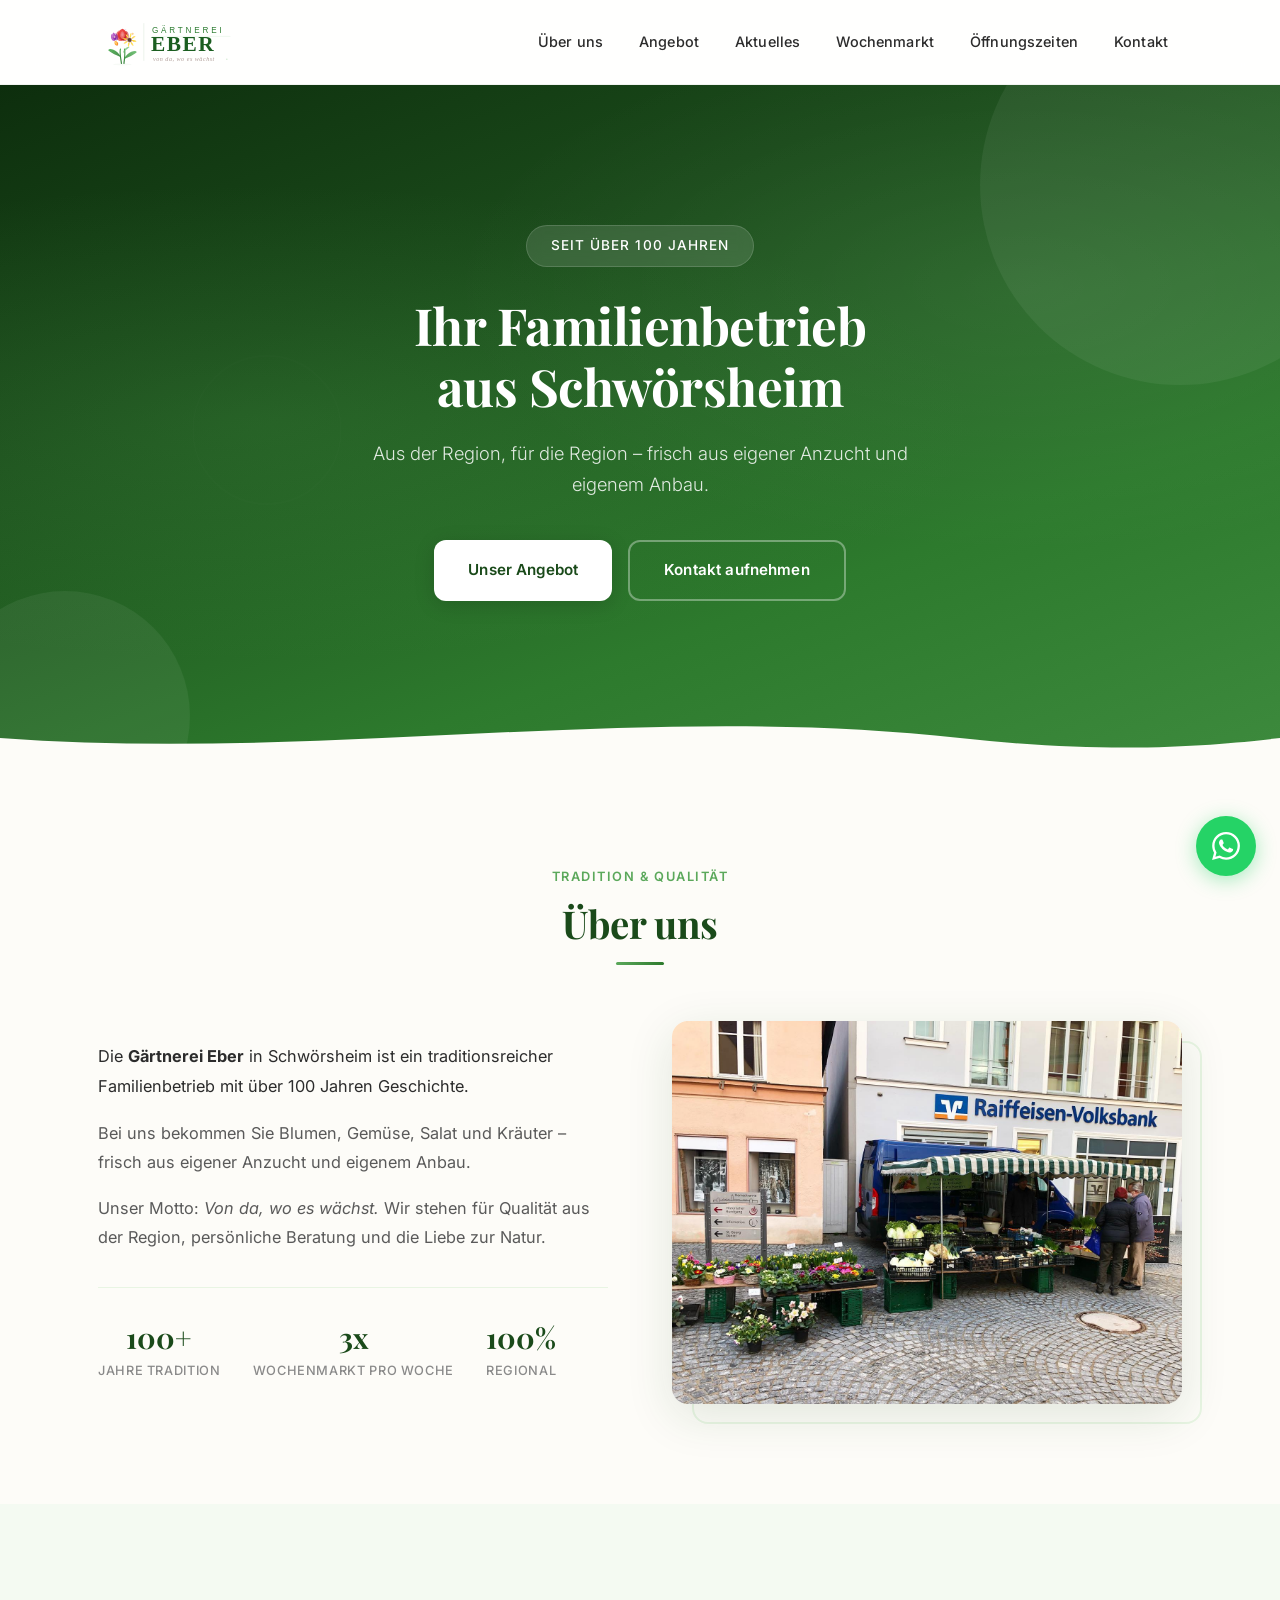
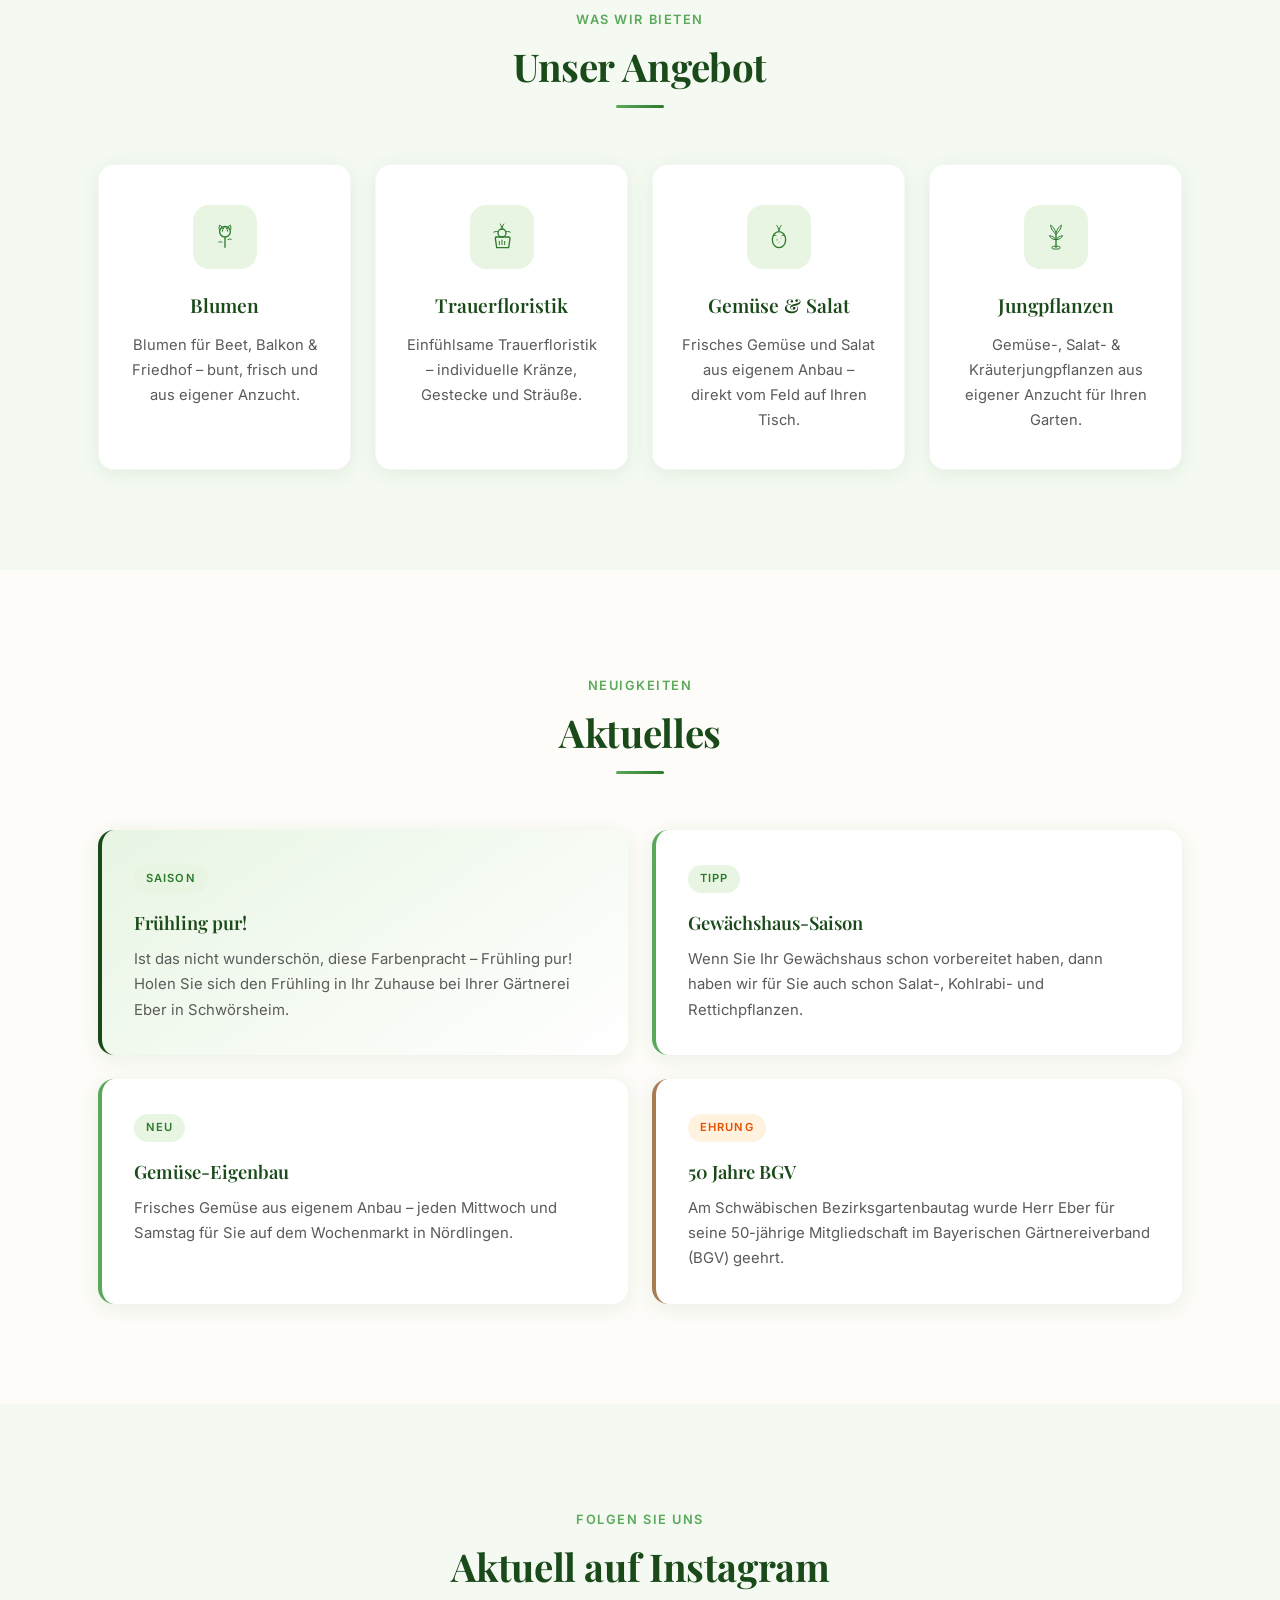
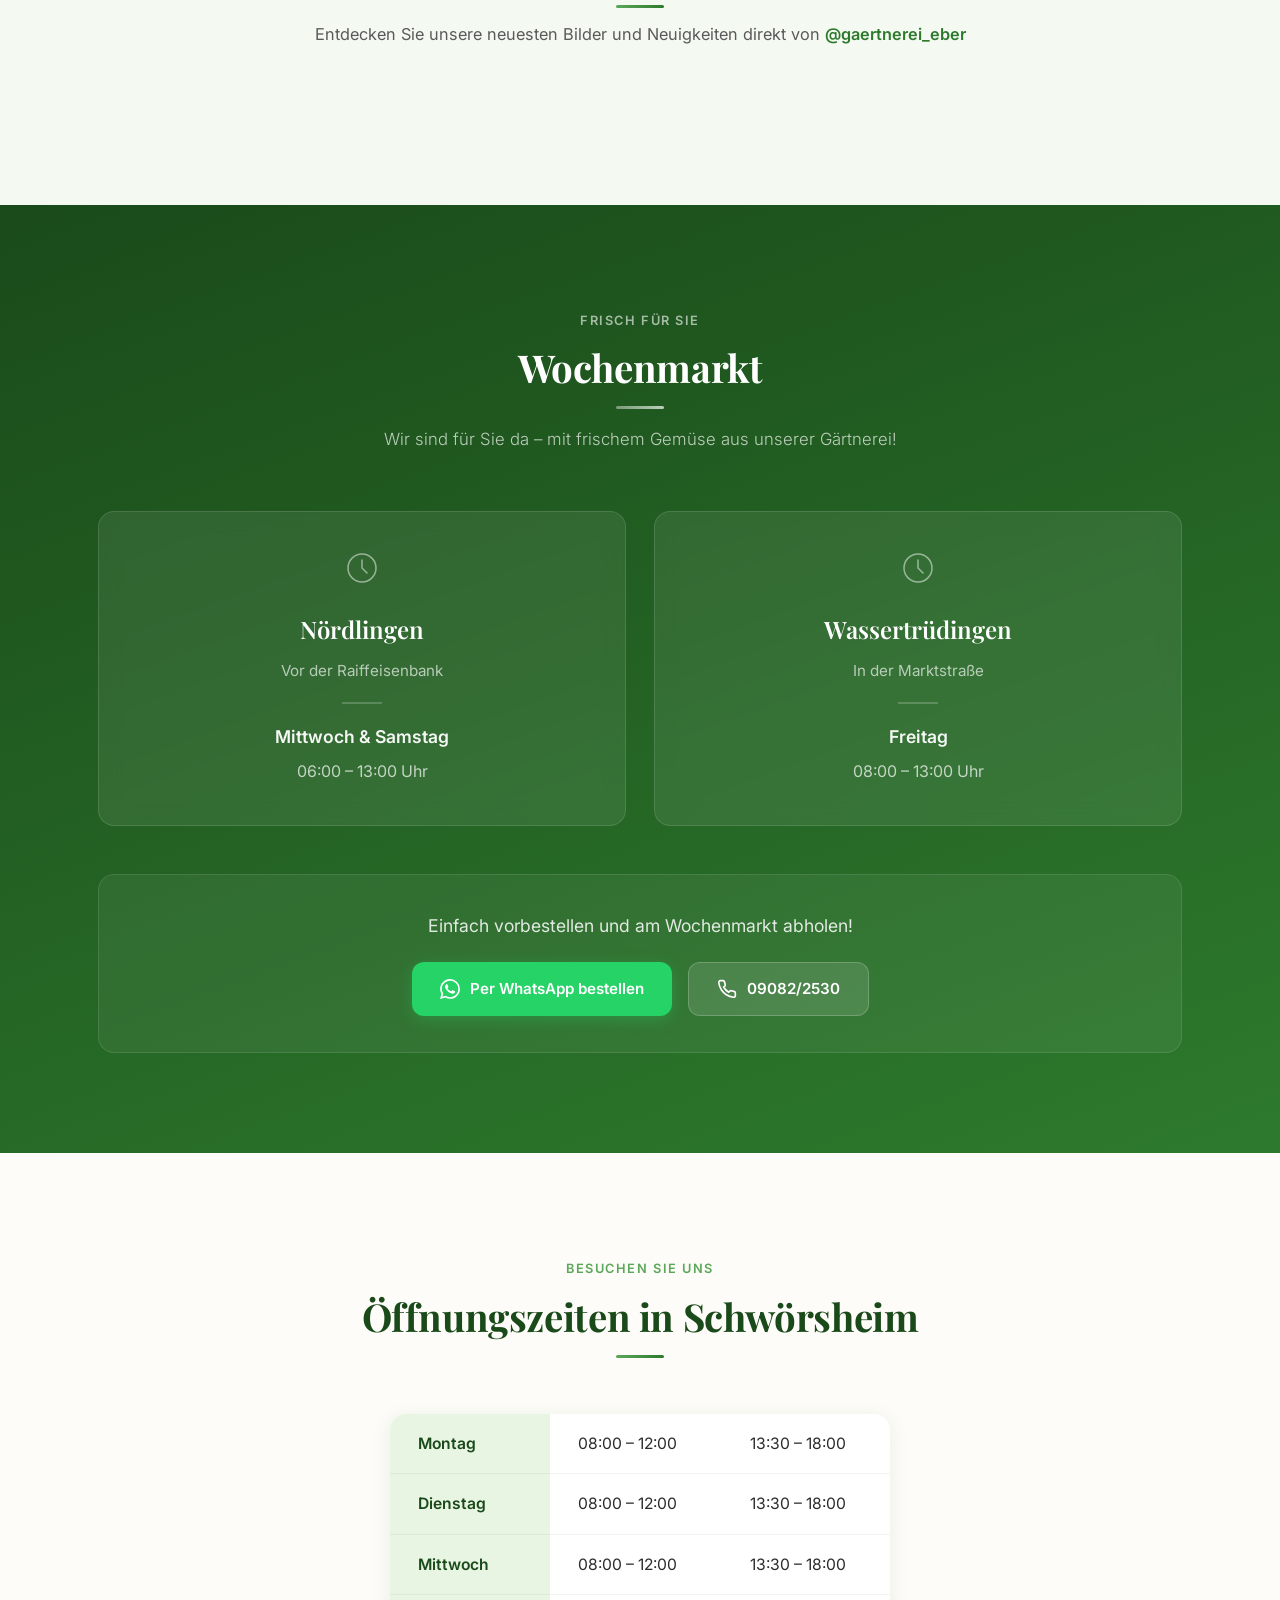
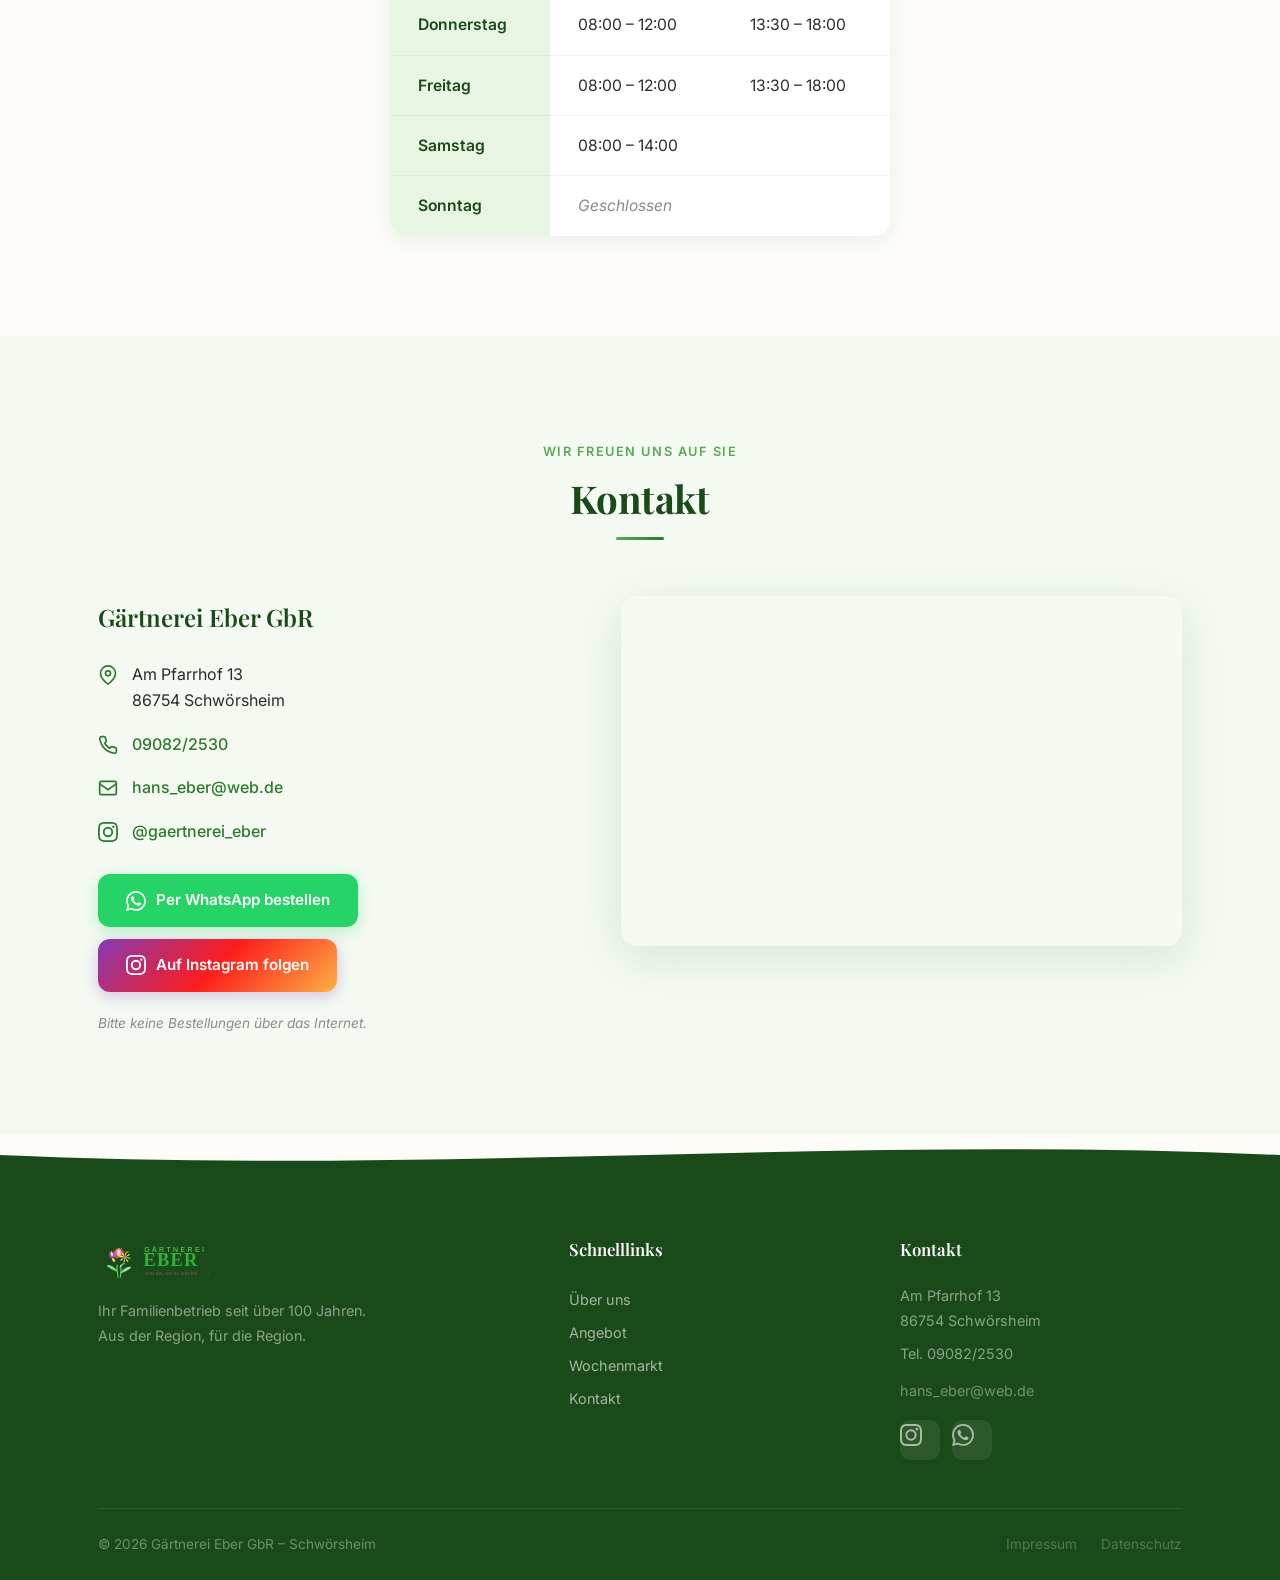
==== commit 51a20e31: "Instagram-Feed (Elfsight) eingebunden + Logo überarbeitet - Live Instagram-Feed von @gaertnerei_eber" ====
--- a/index.html
+++ b/index.html
@@ -223,6 +223,22 @@
         </div>
     </section>
 
+    <!-- Instagram Feed -->
+    <section id="instagram" class="section section-alt">
+        <div class="container">
+            <div class="section-header fade-in">
+                <span class="section-label">Folgen Sie uns</span>
+                <h2 class="section-title">Aktuell auf Instagram</h2>
+                <p class="section-subtitle">Entdecken Sie unsere neuesten Bilder und Neuigkeiten direkt von <a href="https://www.instagram.com/gaertnerei_eber/" target="_blank" rel="noopener">@gaertnerei_eber</a></p>
+            </div>
+            <div class="instagram-feed fade-in">
+                <!-- Elfsight Instagram Feed -->
+                <script src="https://elfsightcdn.com/platform.js" async></script>
+                <div class="elfsight-app-d4f569ea-2c93-4d82-a53b-289645c9c70b" data-elfsight-app-lazy></div>
+            </div>
+        </div>
+    </section>
+
     <!-- Wochenmarkt -->
     <section id="markt" class="section section-green">
         <div class="container">
--- a/style.css
+++ b/style.css
@@ -783,6 +783,43 @@
     transform: translateY(-3px);
 }
 
+/* Instagram Feed Section */
+.section-subtitle {
+    text-align: center;
+    color: var(--text-light);
+    font-size: 1.02rem;
+    margin-top: 12px;
+}
+
+.section-subtitle a {
+    font-weight: 600;
+}
+
+.instagram-feed {
+    max-width: 900px;
+    margin: 0 auto;
+}
+
+.instagram-placeholder {
+    background: var(--white);
+    border-radius: var(--radius);
+    box-shadow: var(--shadow);
+    padding: 60px 40px;
+    text-align: center;
+    border: 2px dashed rgba(26,74,26,0.12);
+}
+
+.instagram-placeholder svg {
+    margin-bottom: 16px;
+    opacity: 0.5;
+}
+
+.instagram-placeholder p {
+    color: var(--text-muted);
+    font-size: 0.95rem;
+    margin-bottom: 24px;
+}
+
 /* Instagram Button */
 .instagram-btn {
     display: inline-flex;
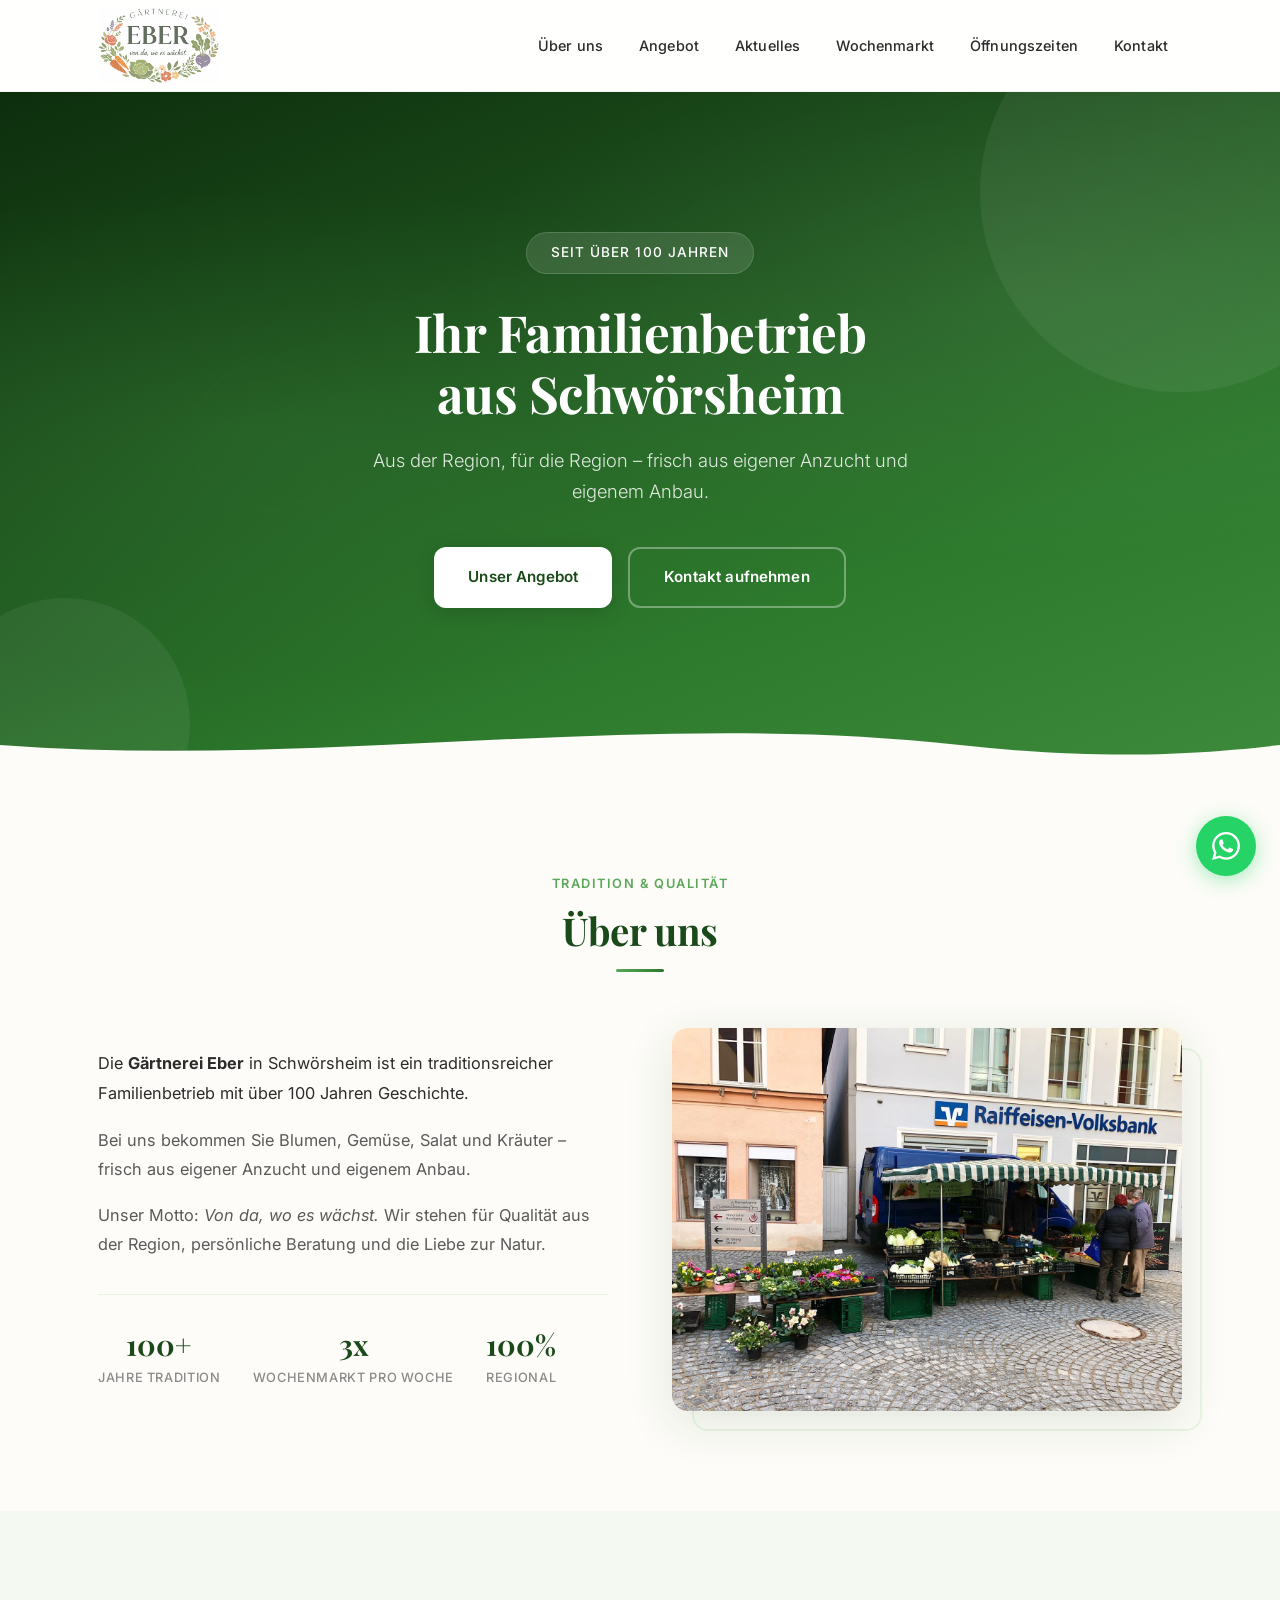
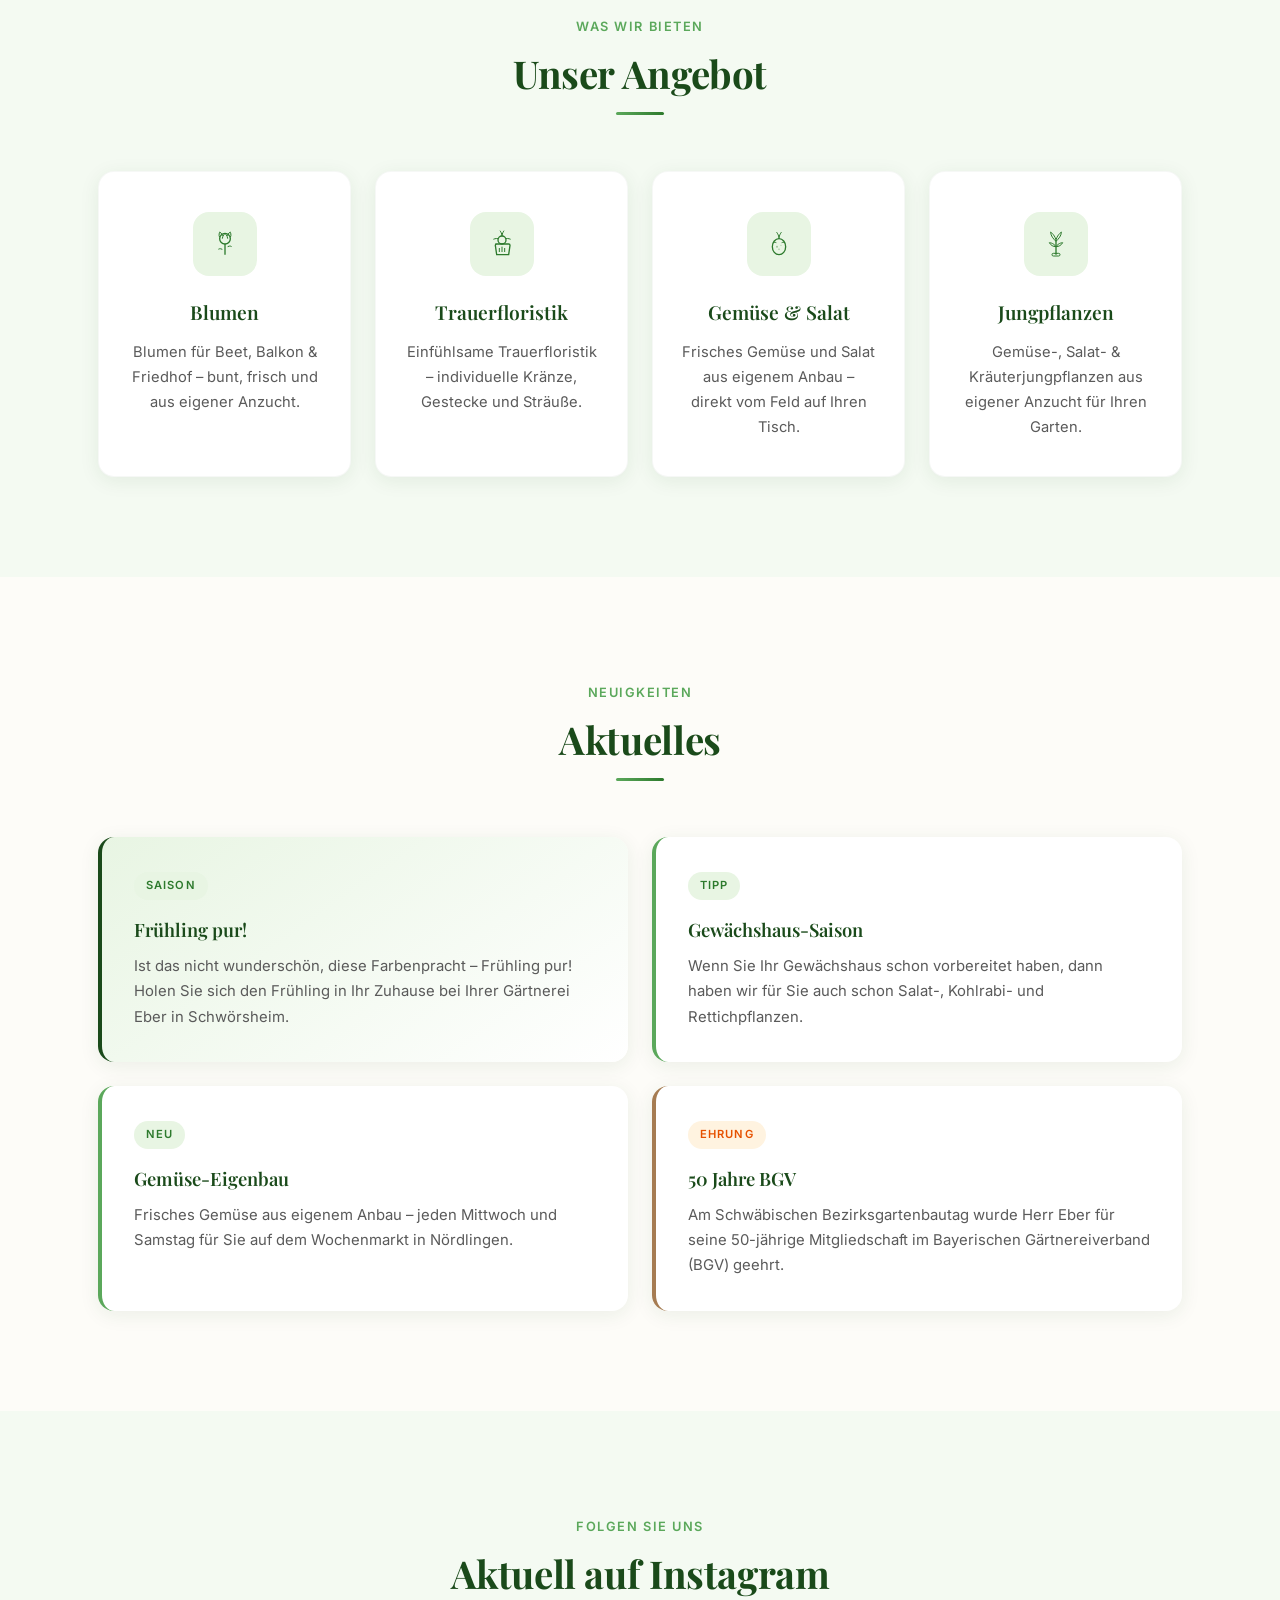
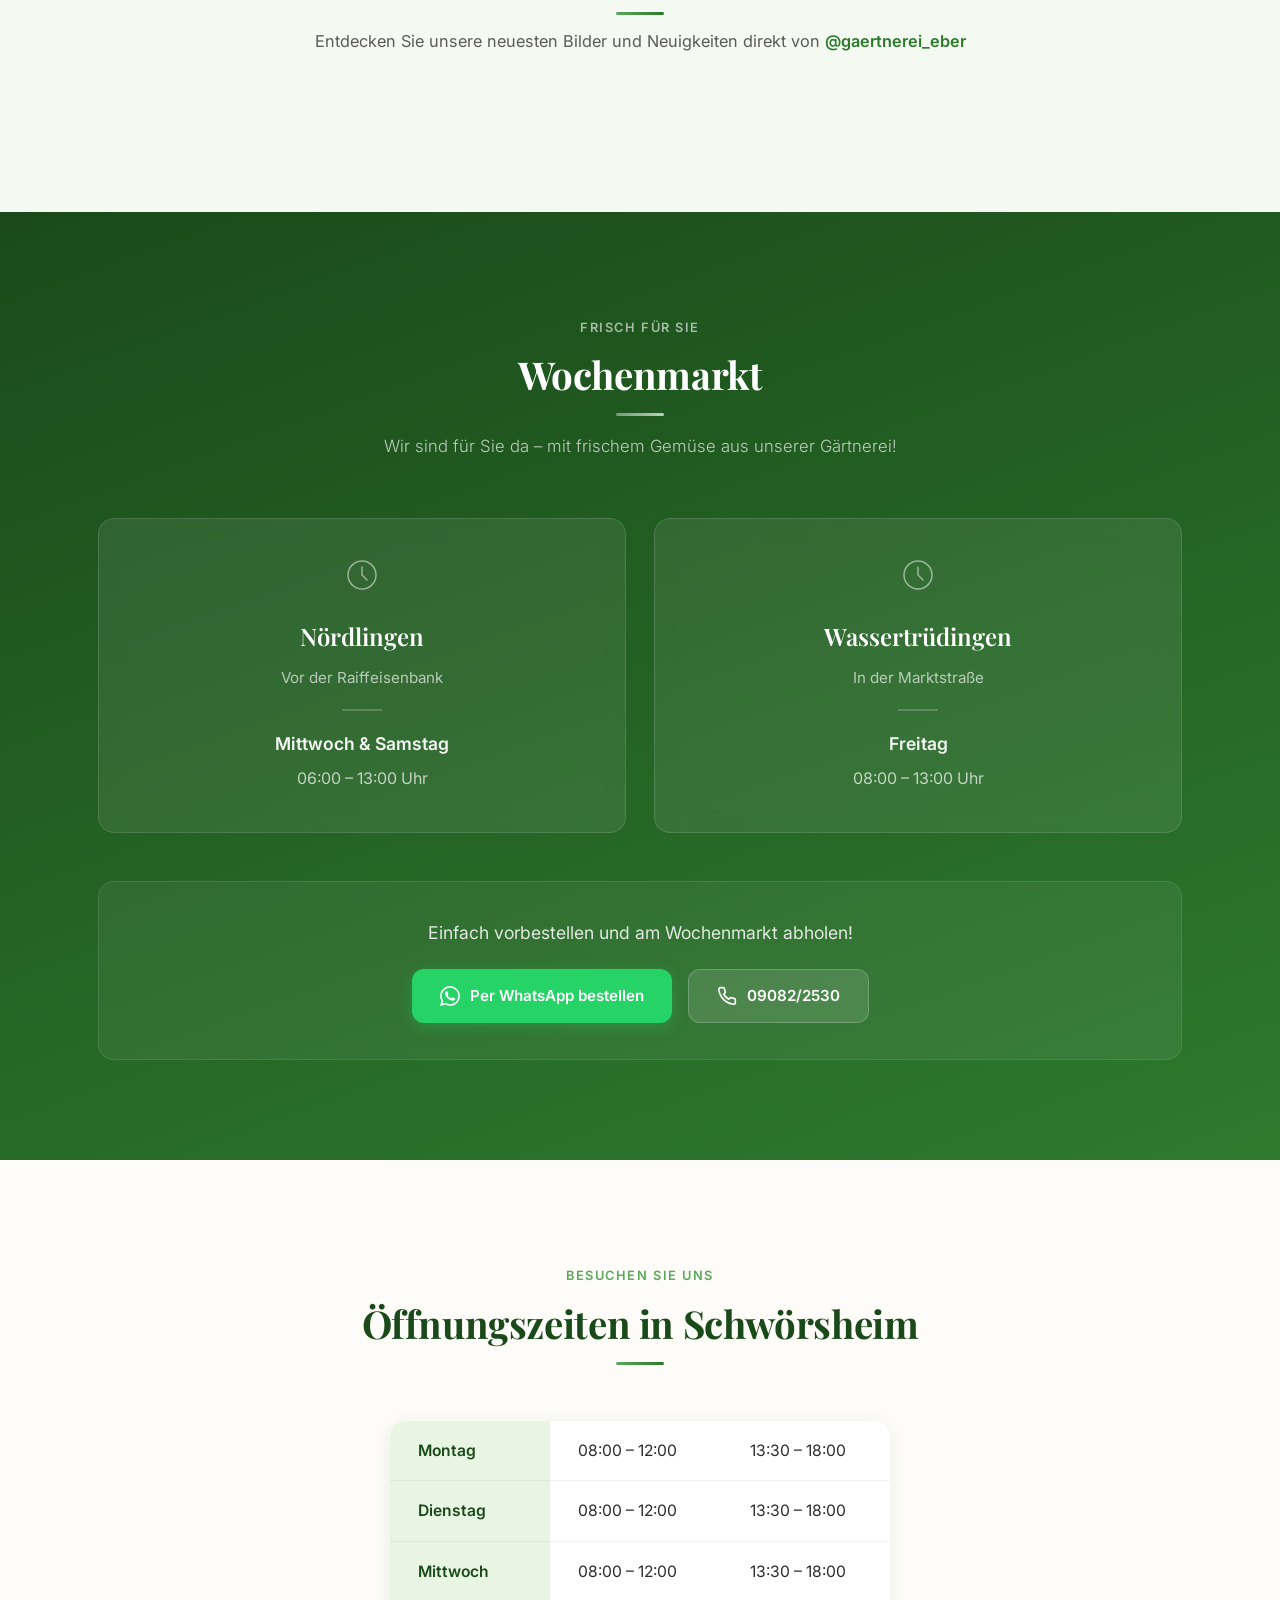
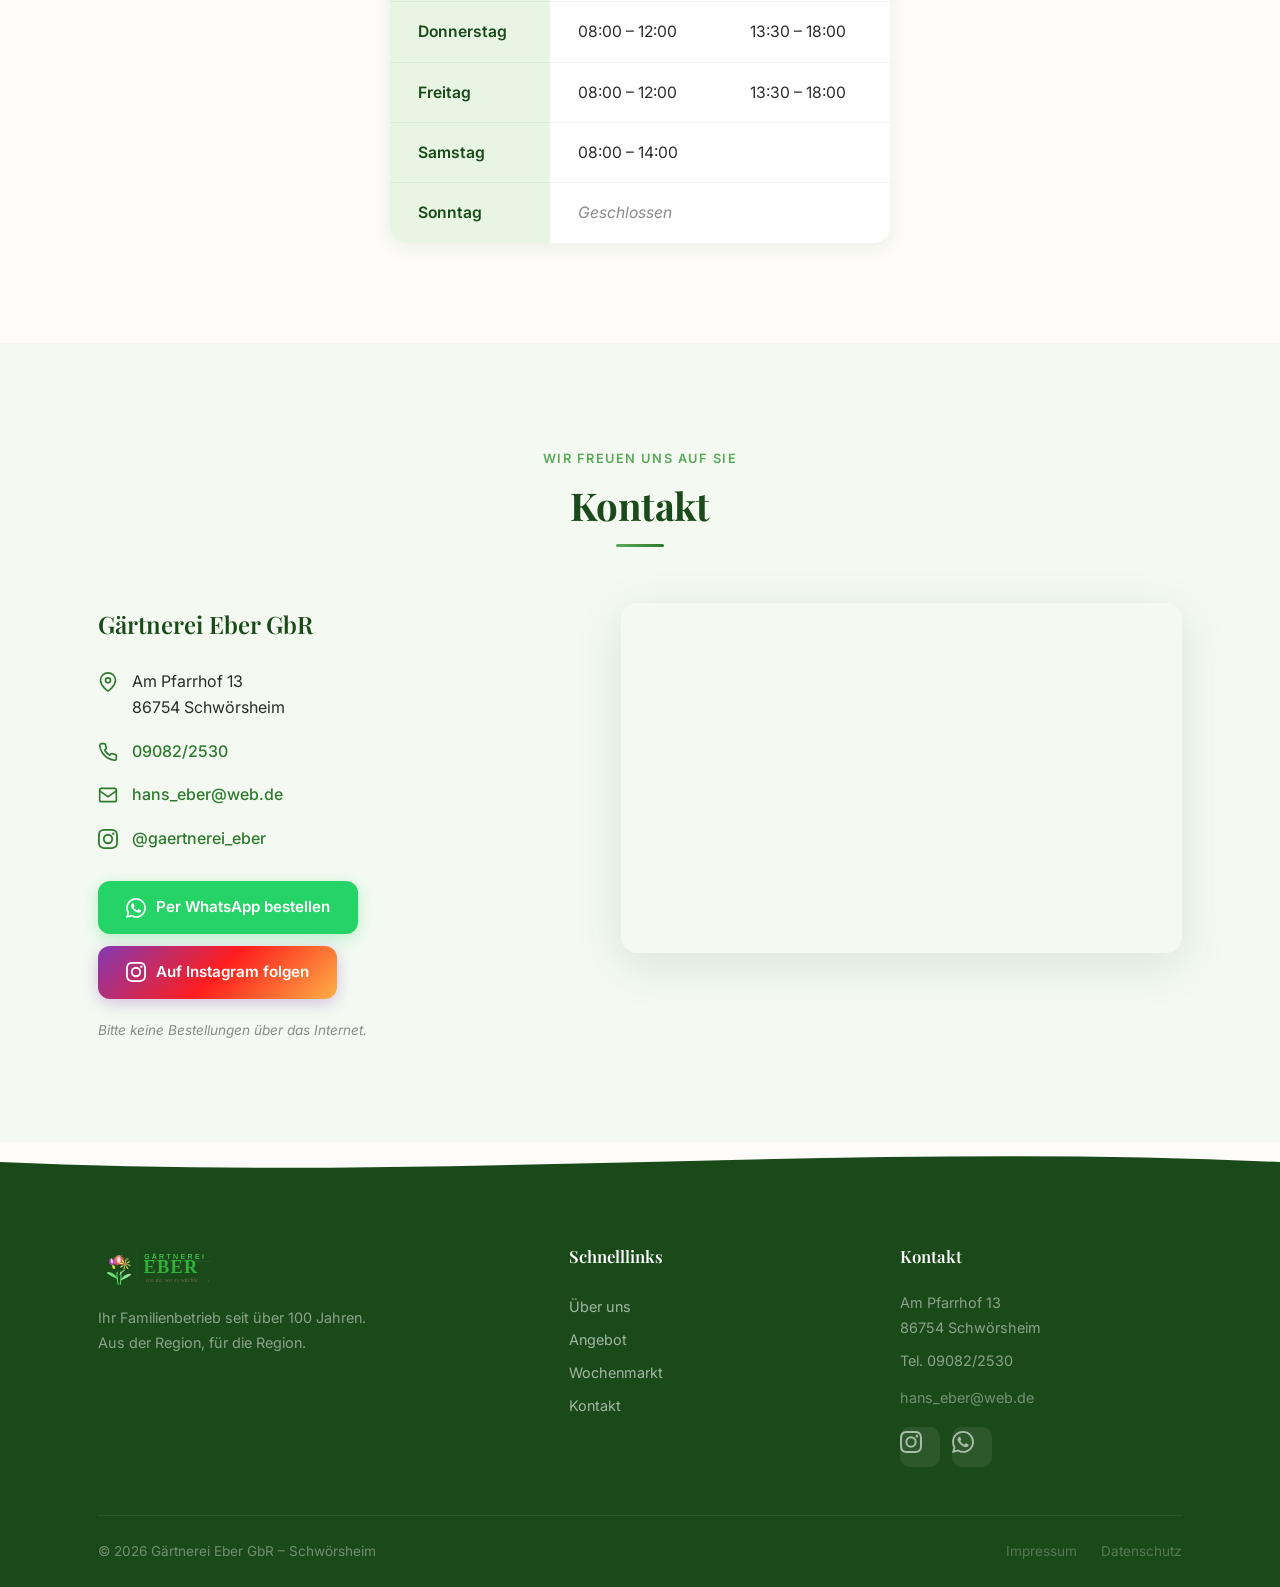
==== commit 585492f9: "Neues Boho-Logo (PNG) eingebunden + Header-Größe angepasst Co-Authored-By: Claude Opus 4.6 (1M conte" ====
--- a/index.html
+++ b/index.html
@@ -18,7 +18,7 @@
         <div class="container">
             <div class="header-content">
                 <a href="#" class="logo">
-                    <img src="images/logo.svg" alt="Gärtnerei Eber – von da, wo es wächst" class="logo-img">
+                    <img src="images/logo.png" alt="Gärtnerei Eber – von da, wo es wächst" class="logo-img">
                     <h1 class="sr-only">Gärtnerei Eber</h1>
                 </a>
                 <nav class="nav" id="nav">
@@ -470,5 +470,18 @@
         });
     </script>
 
+    <!-- Elfsight Branding entfernen -->
+    <script>
+    (function(){
+        var observer = new MutationObserver(function(){
+            document.querySelectorAll('a[href*="elfsight.com"]').forEach(function(el){
+                el.style.cssText = 'display:none!important;height:0!important;width:0!important;overflow:hidden!important;opacity:0!important;position:absolute!important;pointer-events:none!important;font-size:0!important;line-height:0!important;';
+                el.remove();
+            });
+        });
+        observer.observe(document.body, {childList: true, subtree: true});
+    })();
+    </script>
+
 </body>
 </html>
--- a/style.css
+++ b/style.css
@@ -125,7 +125,7 @@
     display: flex;
     align-items: center;
     justify-content: space-between;
-    padding: 14px 0;
+    padding: 8px 0;
 }
 
 .logo {
@@ -138,9 +138,10 @@
 .logo:hover { color: inherit; }
 
 .logo-img {
-    height: 56px;
+    height: 75px;
     width: auto;
     transition: transform var(--transition);
+    object-fit: contain;
 }
 
 .logo:hover .logo-img {
@@ -1271,3 +1272,19 @@
         justify-content: center;
     }
 }
+
+/* --- Elfsight Branding ausblenden --- */
+a[href*="elfsight.com"] {
+    display: none !important;
+    visibility: hidden !important;
+    height: 0 !important;
+    width: 0 !important;
+    overflow: hidden !important;
+    opacity: 0 !important;
+    pointer-events: none !important;
+    position: absolute !important;
+    clip: rect(0, 0, 0, 0) !important;
+    margin: 0 !important;
+    padding: 0 !important;
+}
+}
